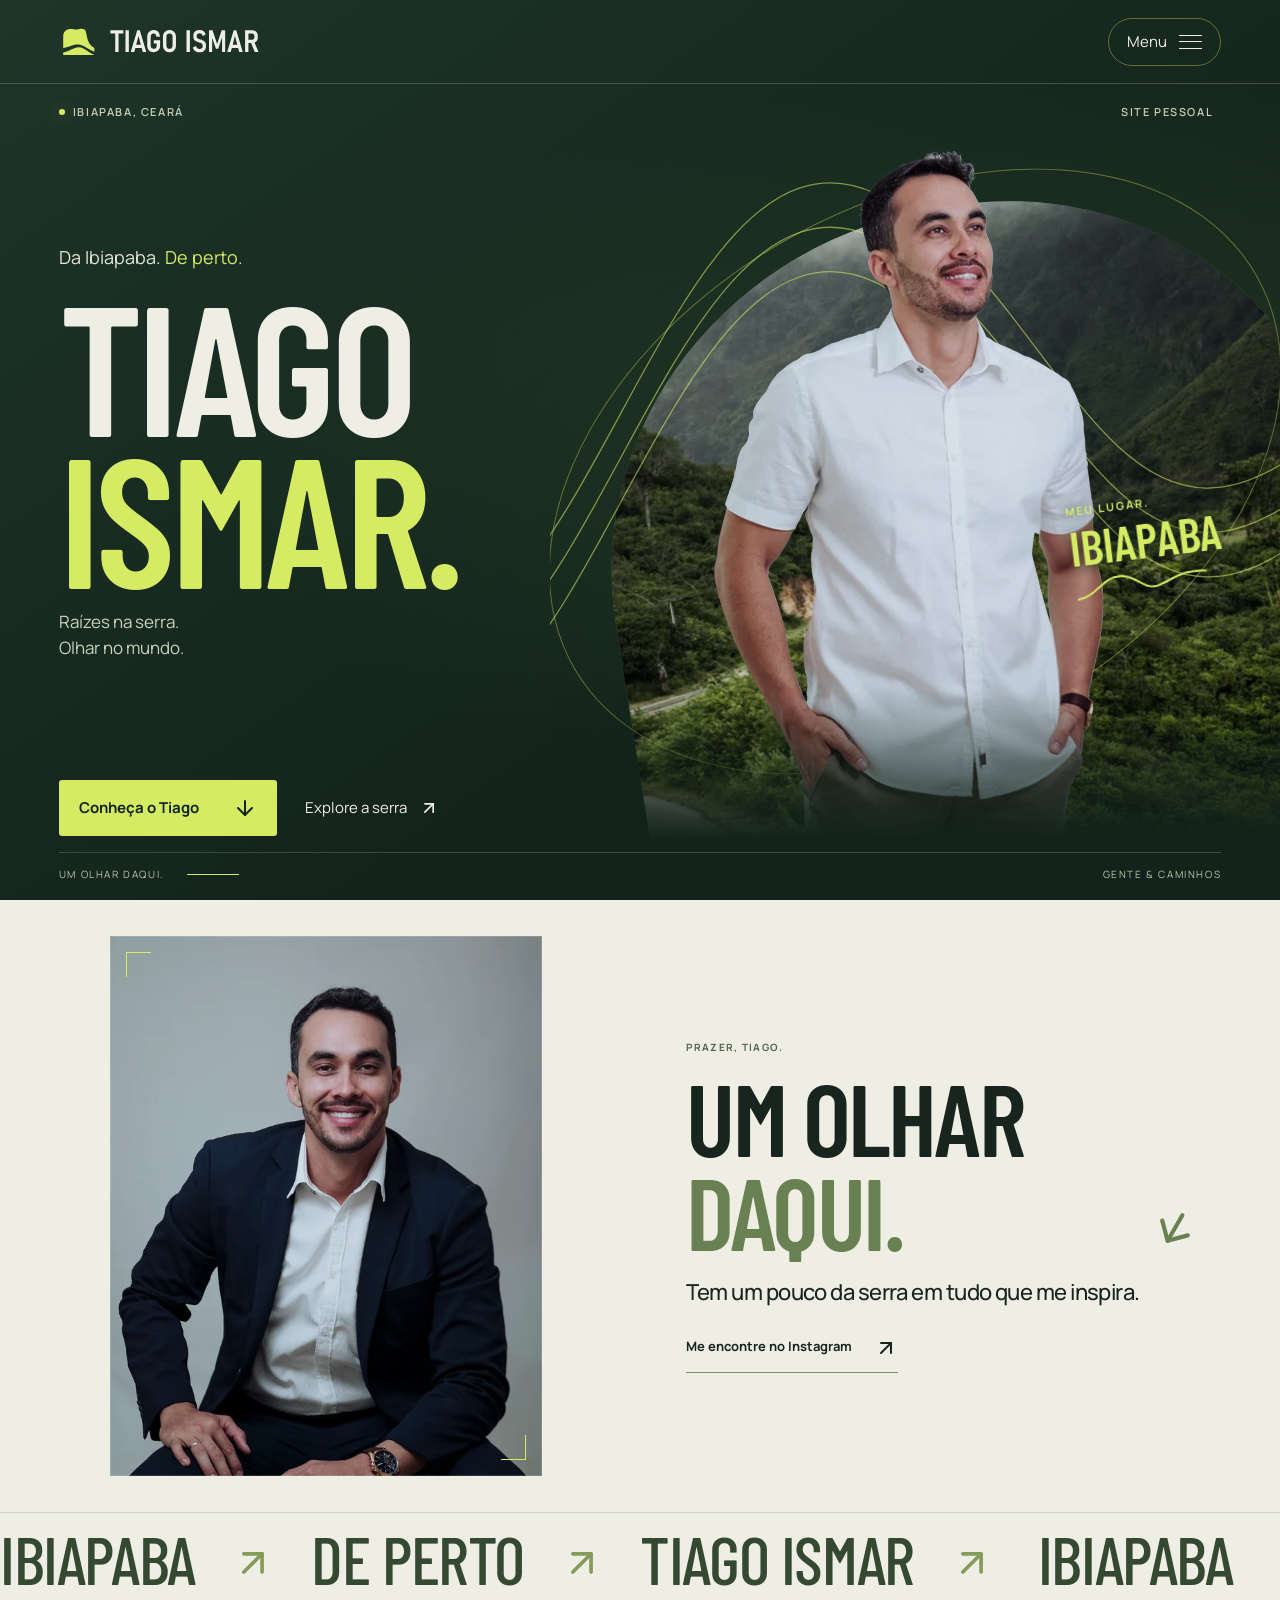
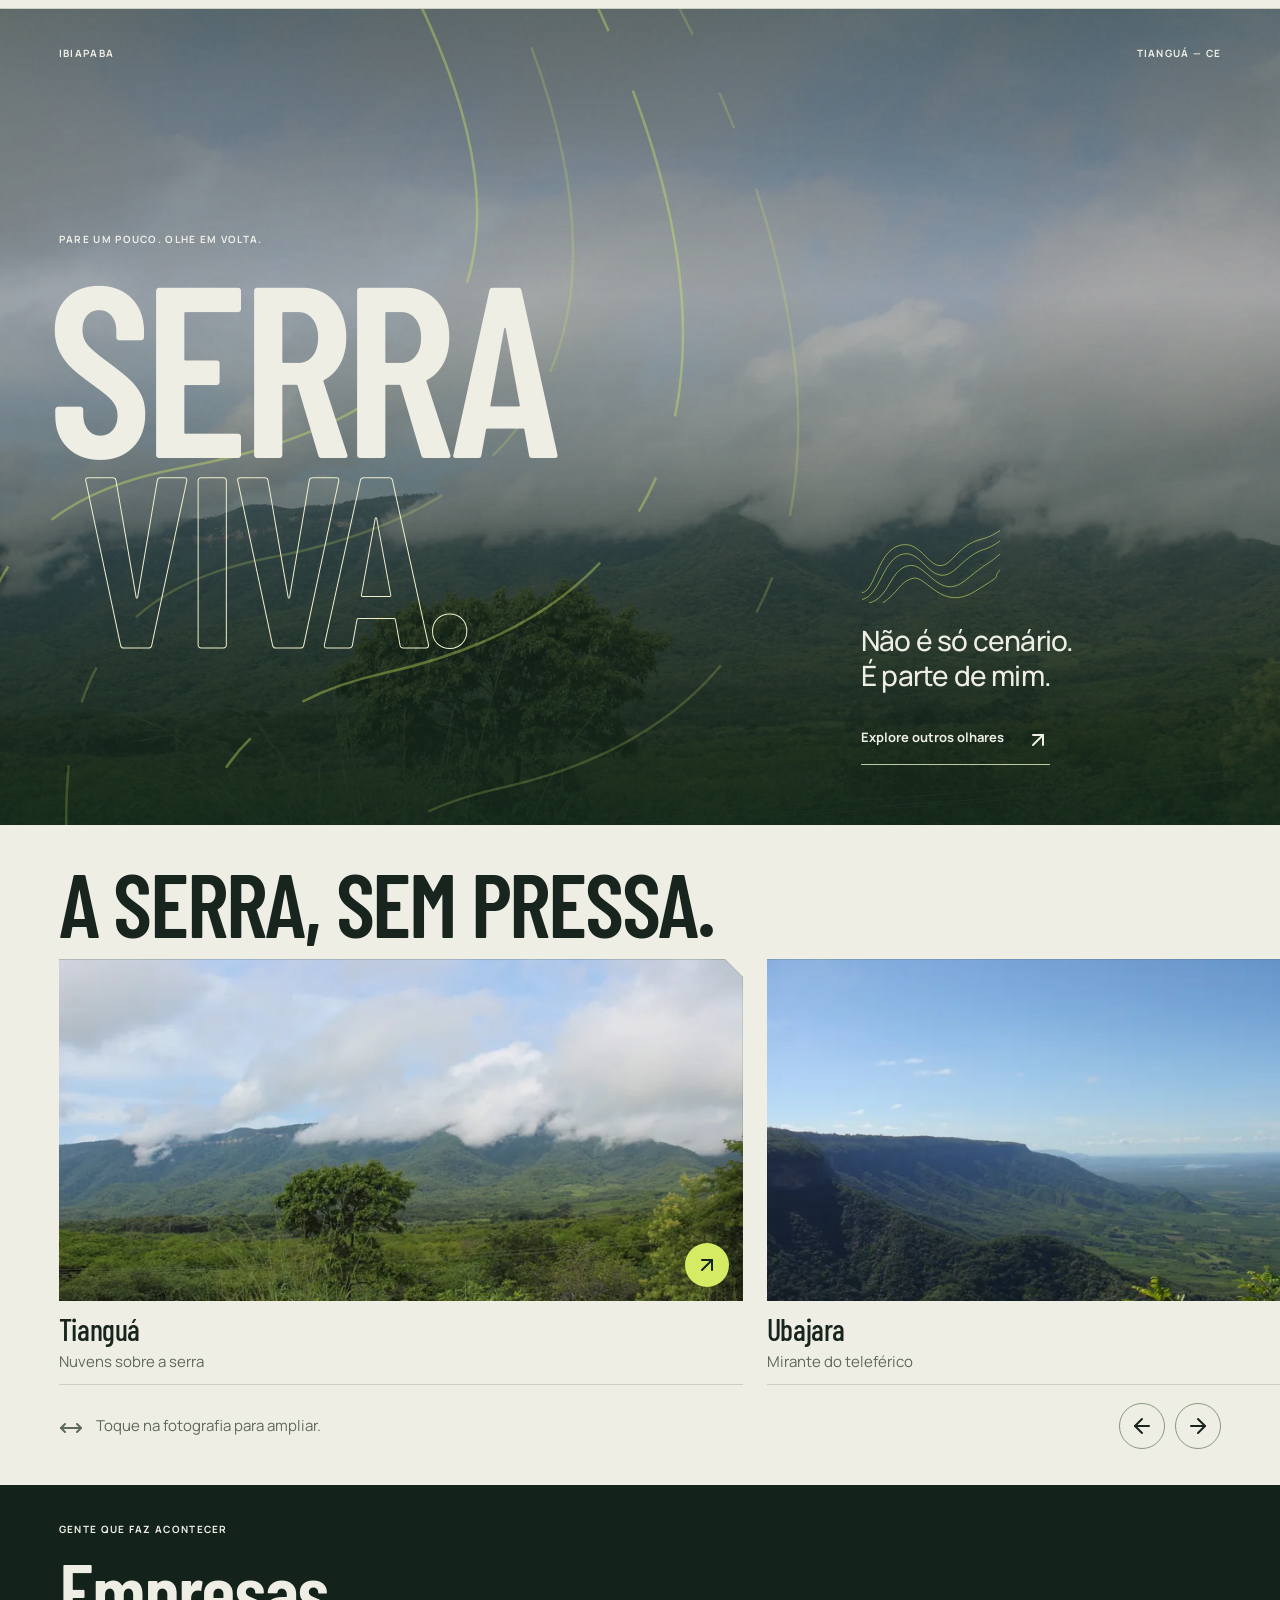
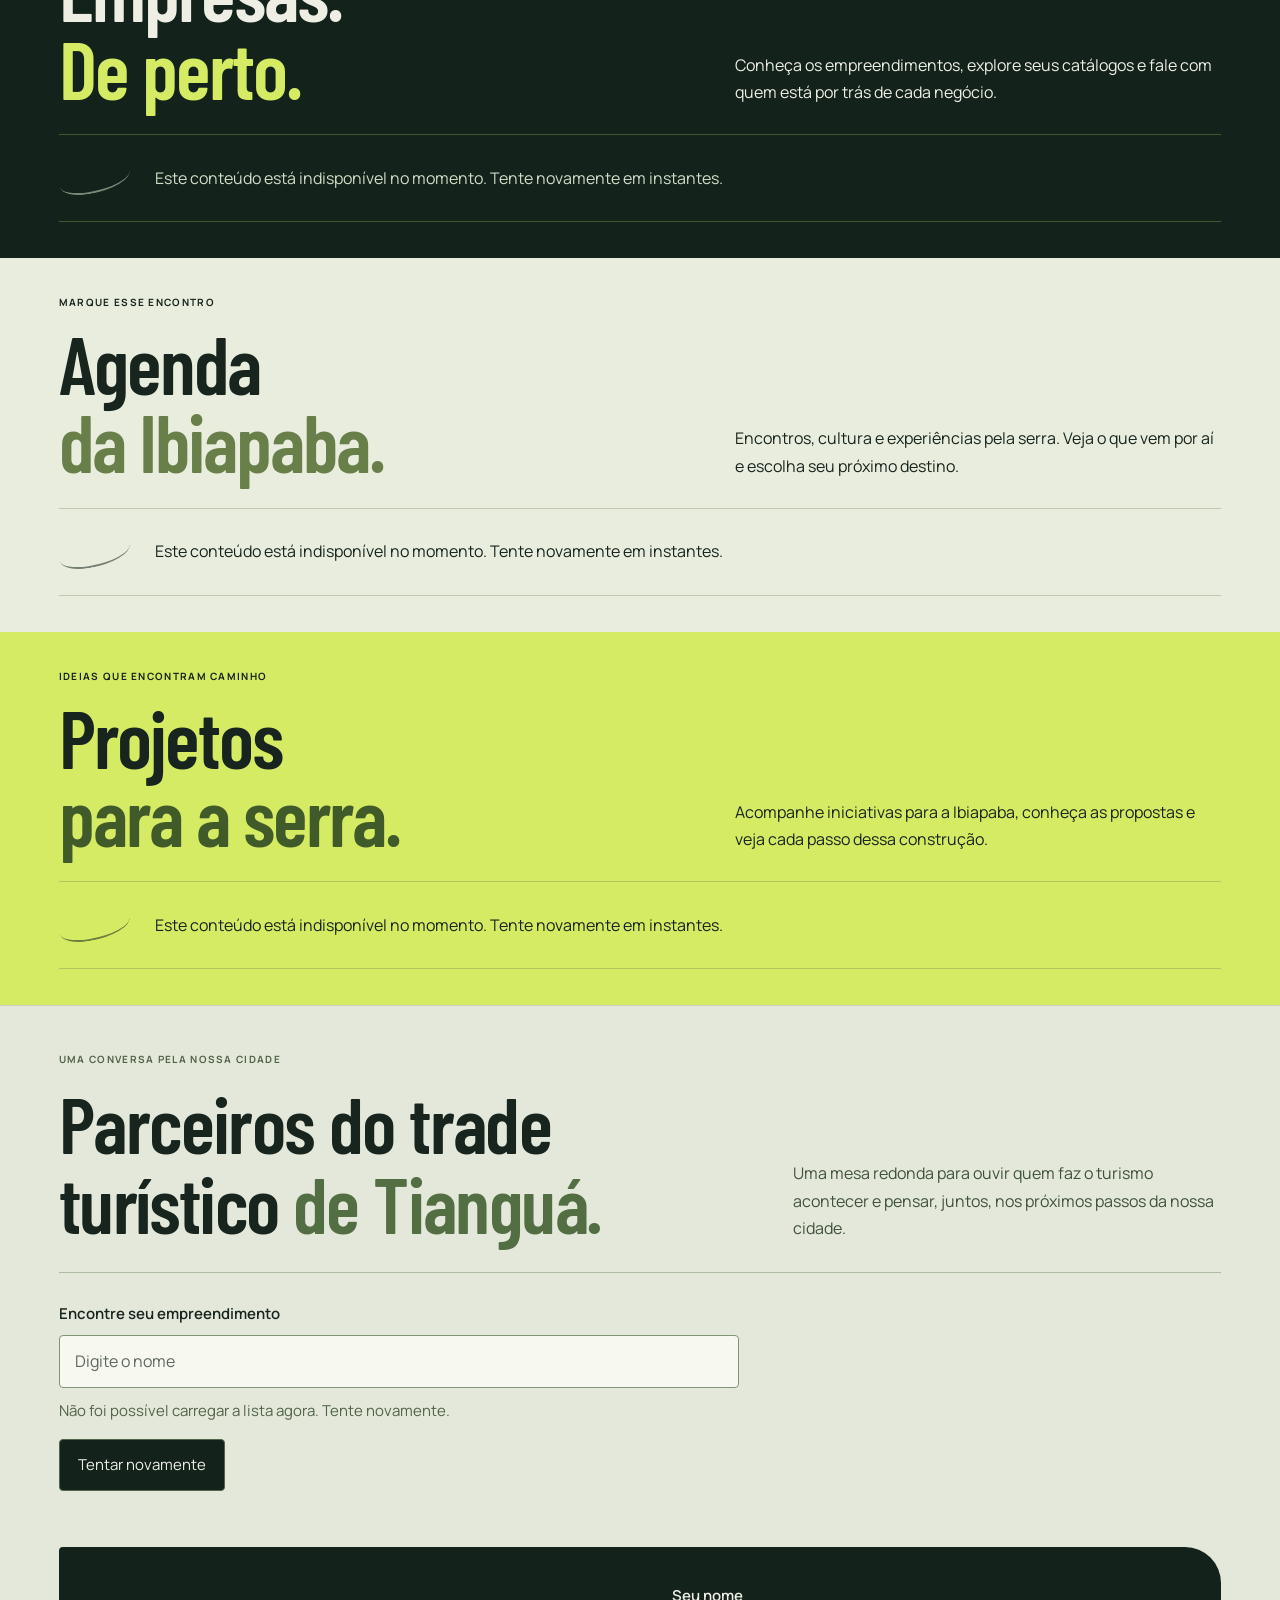
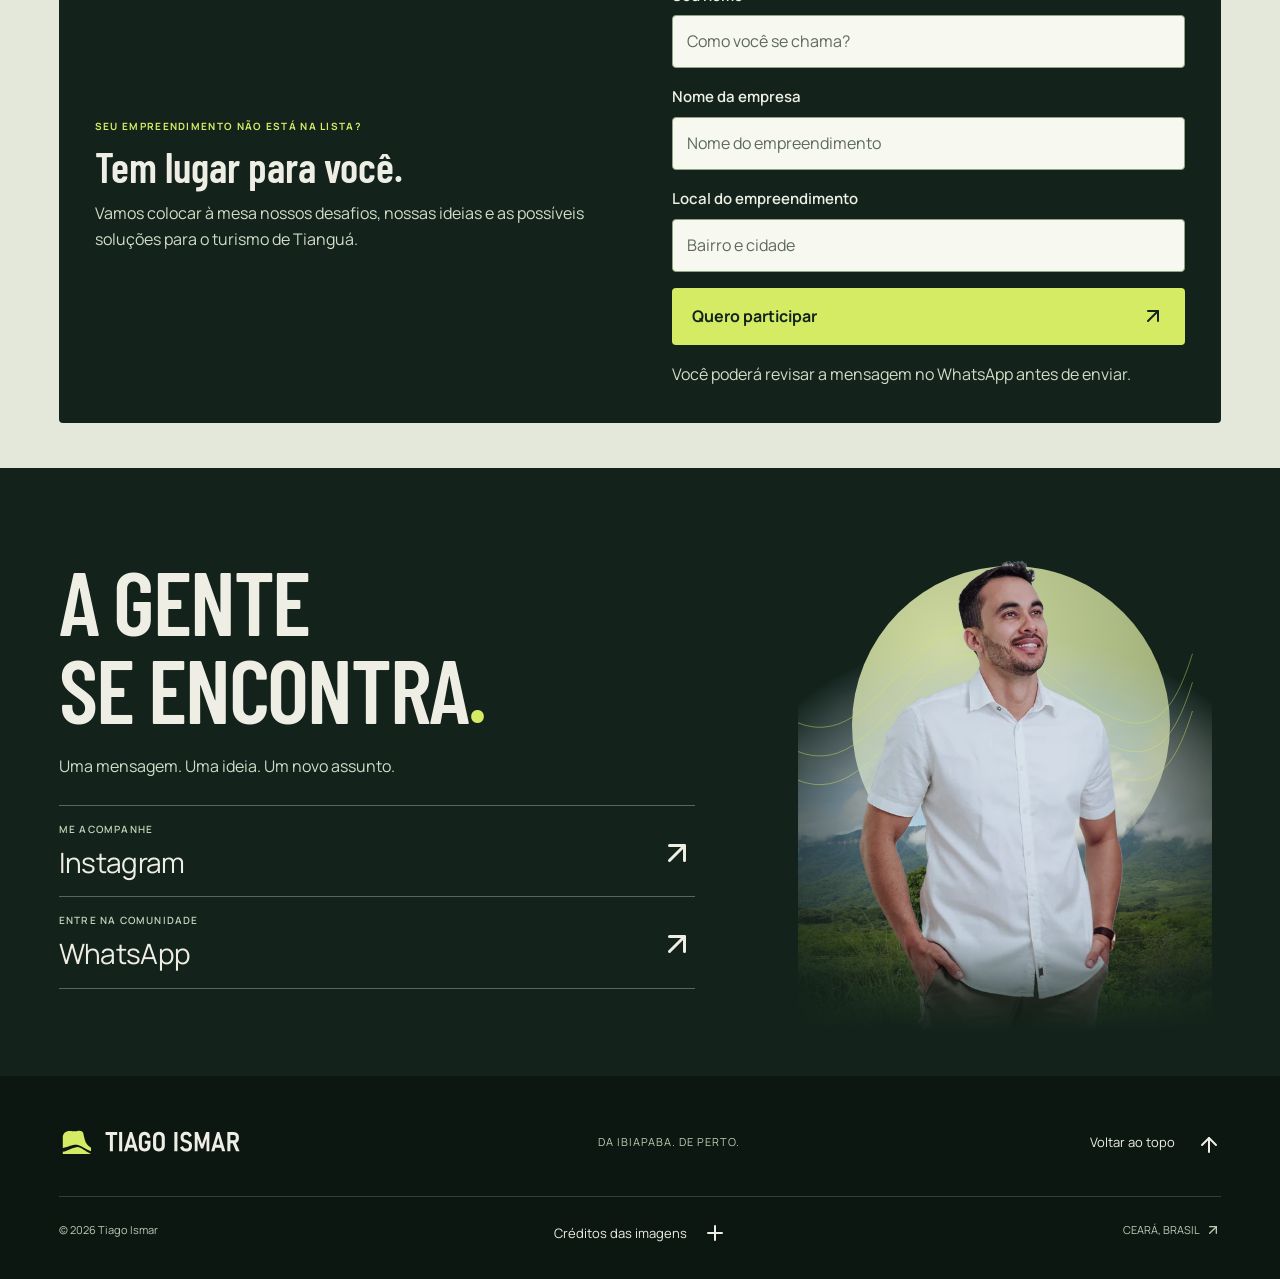
==== index.html @ 84caadba "Add authenticated content administration and Ibiapaba directories" ====
<!DOCTYPE html>
<html lang="pt-BR">
<head>
  <meta charset="UTF-8">
  <meta name="viewport" content="width=device-width, initial-scale=1, viewport-fit=cover">
  <meta name="description" content="Tiago Ismar. Um olhar da Ibiapaba, histórias e conversas de perto. Explore a serra e acompanhe meus canais.">
  <meta name="author" content="Tiago Ismar">
  <meta name="theme-color" content="#13231b">
  <meta property="og:title" content="Tiago Ismar — Um olhar daqui">
  <meta property="og:description" content="Da Ibiapaba, de perto. Conheça meu espaço, explore a serra e vamos conversar.">
  <meta property="og:type" content="website">
  <meta property="og:url" content="https://tiagoismar.com/">
  <meta property="og:image" content="https://tiagoismar.com/assets/serra-panorama.jpg">
  <meta property="og:image:alt" content="Panorama real do Parque Nacional de Ubajara, na Ibiapaba">
  <meta property="og:locale" content="pt_BR">
  <meta name="twitter:card" content="summary_large_image">
  <meta name="twitter:title" content="Tiago Ismar — Um olhar daqui">
  <meta name="twitter:description" content="Da Ibiapaba, de perto. Meu espaço pessoal.">
  <meta name="twitter:image" content="https://tiagoismar.com/assets/serra-panorama.jpg">
  <meta name="facebook-domain-verification" content="2413dy9ftg2jfdvk3f0parwtnumem7">
  <link rel="canonical" href="https://tiagoismar.com/">
  <link rel="icon" type="image/svg+xml" href="./assets/personal-favicon.svg?v=7">
  <link rel="preload" href="./assets/fonts/barlow-condensed-600-latin.woff2" as="font" type="font/woff2" crossorigin>
  <link rel="preload" href="./assets/fonts/manrope-latin-variable.woff2" as="font" type="font/woff2" crossorigin>
  <link rel="stylesheet" href="./css/fonts.css?v=4">
  <link rel="preload" href="./assets/tiago-cutout-alpha.png" as="image" type="image/png">
  <link rel="stylesheet" href="./css/styles.css?v=9">
  <link rel="stylesheet" href="./css/motion.css?v=6">
  <link rel="stylesheet" href="./css/hero.css?v=8">
  <link rel="stylesheet" href="./css/content.css?v=1">
  <link rel="stylesheet" href="./css/mobile.css?v=5" media="(max-width: 1023px)">
  <script src="./js/main.js?v=9" defer></script>
  <script src="./js/content.js?v=1" defer></script>
  <title>Tiago Ismar — Um olhar daqui</title>
</head>
<body>
  <a class="skip-link" href="#conteudo">Pular para o conteúdo</a>
  <header class="site-header">
    <a class="brand" href="#inicio" aria-label="Tiago Ismar, início"><img class="brand-logo" src="./assets/brand/tiago-ismar-logo-light.svg?v=7" alt="" width="588" height="124"></a>
    <button class="menu-toggle" aria-controls="main-nav" aria-expanded="false" type="button"><span>Menu</span><span class="menu-bars" aria-hidden="true"></span></button>
    <nav id="main-nav" class="main-nav" aria-label="Navegação principal"><a href="#tiago">O Tiago</a><a href="#serra">A serra</a><a href="#olhares">Outros olhares</a><a href="#empresas">Empresas</a><a href="#eventos">Agenda da Ibiapaba</a><a href="#projetos">Projetos</a><a href="#parceiros">Parceiros</a><a class="nav-contact" href="#contato">Vamos conversar <span aria-hidden="true"><svg class="icon lucide lucide-arrow-up-right" width="24" height="24" viewBox="0 0 24 24" fill="none" stroke="currentColor" stroke-width="2" stroke-linecap="round" stroke-linejoin="round" aria-hidden="true" focusable="false"><use href="./assets/icons/lucide.svg?v=1#arrow-up-right"></use></svg></span></a></nav>
    <div class="reading-progress" aria-hidden="true"></div>
  </header>
  <main id="conteudo">
    <section class="hero" data-scroll-scene id="inicio" aria-labelledby="hero-title">
      <div class="hero-atmosphere" aria-hidden="true"></div>
      <div class="hero-overline"><span><i class="live-dot" aria-hidden="true"></i> IBIAPABA, CEARÁ</span><span>SITE PESSOAL</span></div>
      <div class="hero-intro">
        <p class="hero-pretitle">Da Ibiapaba. <em>De perto.</em></p>
        <h1 class="hero-title" id="hero-title"><span>TIAGO</span> <span>ISMAR<span class="title-period">.</span></span></h1>
        <p class="hero-description">Raízes na serra.<br>Olhar no mundo.</p>
      </div>
      <div class="hero-art">
        <div class="hero-arc" aria-hidden="true"></div>
        <div class="hero-landscape"><img src="./assets/serra-estrada.webp" srcset="./assets/serra-estrada-mobile.webp 960w, ./assets/serra-estrada.webp 1920w" sizes="(max-width: 767px) 100vw, 58vw" alt="" width="1920" height="1280" decoding="async"></div>
        <svg class="hero-contours" viewBox="0 0 700 650" fill="none" aria-hidden="true"><path pathLength="1" d="M-70 440C90 570 150 50 320 130S510 570 780 170"/><path pathLength="1" d="M-70 474C90 604 150 84 320 164S510 604 780 204"/><path pathLength="1" d="M-70 508C90 638 150 118 320 198S510 638 780 238"/></svg>
        <div class="hero-person"><img src="./assets/tiago-real-contato.webp" srcset="./assets/tiago-real-contato-mobile.webp 640w, ./assets/tiago-real-contato.webp 1200w" sizes="(max-width: 767px) 88vw, 48vw" width="1200" height="1800" alt="Retrato real de Tiago Ismar, sorrindo, em uma composição com a paisagem da Ibiapaba" fetchpriority="high" decoding="async"></div>
        <div class="hero-place" aria-hidden="true"><span>MEU LUGAR.</span><strong>IBIAPABA</strong><svg viewBox="0 0 140 30" fill="none"><path d="M2 24C22 23 31 3 49 5S71 23 87 19 111 6 138 10"/></svg></div>
        <div class="hero-art-fade" aria-hidden="true"></div>
      </div>
      <div class="hero-actions">
        <a class="hero-cta" href="#tiago"><span>Conheça o Tiago</span><svg class="icon lucide lucide-arrow-down" width="24" height="24" viewBox="0 0 24 24" fill="none" stroke="currentColor" stroke-width="2" stroke-linecap="round" stroke-linejoin="round" aria-hidden="true" focusable="false"><use href="./assets/icons/lucide.svg?v=1#arrow-down"></use></svg></a>
        <a class="hero-secondary" href="#olhares">Explore a serra <svg class="icon lucide lucide-arrow-up-right" width="24" height="24" viewBox="0 0 24 24" fill="none" stroke="currentColor" stroke-width="2" stroke-linecap="round" stroke-linejoin="round" aria-hidden="true" focusable="false"><use href="./assets/icons/lucide.svg?v=1#arrow-up-right"></use></svg></a>
      </div>
      <div class="hero-baseline" aria-hidden="true"><span>UM OLHAR DAQUI.</span><span class="hero-baseline-line"></span><span>GENTE &amp; CAMINHOS</span></div>
    </section>
    <section class="intro" data-scroll-scene id="tiago" aria-labelledby="intro-title">
      <div class="intro-grid shell">
        <figure class="portrait-figure" data-reveal><div class="portrait-window"><img src="./assets/tiago-real-intro.webp" srcset="./assets/tiago-real-intro-mobile.webp 640w, ./assets/tiago-real-intro.webp 1200w" sizes="(max-width: 767px) 92vw, 43vw" alt="Tiago Ismar sorrindo, sentado de terno azul e camisa branca" width="1200" height="1800" loading="lazy"><span class="photo-corner corner-one" aria-hidden="true"></span><span class="photo-corner corner-two" aria-hidden="true"></span></div></figure>
        <div class="intro-copy"><span class="eyebrow" data-reveal>PRAZER, TIAGO.</span><h2 class="display" id="intro-title" data-reveal>UM OLHAR<br><span class="serif-free">DAQUI.</span><svg class="icon lucide lucide-arrow-down-left hand-arrow" width="24" height="24" viewBox="0 0 24 24" fill="none" stroke="currentColor" stroke-width="2" stroke-linecap="round" stroke-linejoin="round" aria-hidden="true" focusable="false"><use href="./assets/icons/lucide.svg?v=1#arrow-down-left"></use></svg></h2><div class="intro-body" data-reveal><p class="intro-lead">Tem um pouco da serra em tudo que me inspira.</p><a class="underlined-link" href="https://instagram.com/tiagoismar" target="_blank" rel="noopener noreferrer">Me encontre no Instagram <span aria-hidden="true"><svg class="icon lucide lucide-arrow-up-right" width="24" height="24" viewBox="0 0 24 24" fill="none" stroke="currentColor" stroke-width="2" stroke-linecap="round" stroke-linejoin="round" aria-hidden="true" focusable="false"><use href="./assets/icons/lucide.svg?v=1#arrow-up-right"></use></svg></span></a></div></div>
      </div>
      <div class="ticker" aria-hidden="true"><div class="ticker-track"><span>IBIAPABA <i><svg class="icon lucide lucide-arrow-up-right" width="24" height="24" viewBox="0 0 24 24" fill="none" stroke="currentColor" stroke-width="2" stroke-linecap="round" stroke-linejoin="round" aria-hidden="true" focusable="false"><use href="./assets/icons/lucide.svg?v=1#arrow-up-right"></use></svg></i> DE PERTO <i><svg class="icon lucide lucide-arrow-up-right" width="24" height="24" viewBox="0 0 24 24" fill="none" stroke="currentColor" stroke-width="2" stroke-linecap="round" stroke-linejoin="round" aria-hidden="true" focusable="false"><use href="./assets/icons/lucide.svg?v=1#arrow-up-right"></use></svg></i> TIAGO ISMAR <i><svg class="icon lucide lucide-arrow-up-right" width="24" height="24" viewBox="0 0 24 24" fill="none" stroke="currentColor" stroke-width="2" stroke-linecap="round" stroke-linejoin="round" aria-hidden="true" focusable="false"><use href="./assets/icons/lucide.svg?v=1#arrow-up-right"></use></svg></i> </span><span>IBIAPABA <i><svg class="icon lucide lucide-arrow-up-right" width="24" height="24" viewBox="0 0 24 24" fill="none" stroke="currentColor" stroke-width="2" stroke-linecap="round" stroke-linejoin="round" aria-hidden="true" focusable="false"><use href="./assets/icons/lucide.svg?v=1#arrow-up-right"></use></svg></i> DE PERTO <i><svg class="icon lucide lucide-arrow-up-right" width="24" height="24" viewBox="0 0 24 24" fill="none" stroke="currentColor" stroke-width="2" stroke-linecap="round" stroke-linejoin="round" aria-hidden="true" focusable="false"><use href="./assets/icons/lucide.svg?v=1#arrow-up-right"></use></svg></i> TIAGO ISMAR <i><svg class="icon lucide lucide-arrow-up-right" width="24" height="24" viewBox="0 0 24 24" fill="none" stroke="currentColor" stroke-width="2" stroke-linecap="round" stroke-linejoin="round" aria-hidden="true" focusable="false"><use href="./assets/icons/lucide.svg?v=1#arrow-up-right"></use></svg></i> </span></div></div>
    </section>
    <section class="serra-cinema" data-scroll-scene id="serra" aria-labelledby="serra-title">
      <div class="cinema-photo" data-parallax="0.16"><img src="./assets/serra-nuvens.webp" srcset="./assets/serra-nuvens-mobile.webp 960w, ./assets/serra-nuvens.webp 1920w" sizes="100vw" alt="Nuvens sobre a paisagem verde da Serra da Ibiapaba, em Tianguá" width="1920" height="1280" loading="lazy"></div><div class="cinema-shade" aria-hidden="true"></div><div class="mist cinema-mist" aria-hidden="true"></div>
      <svg class="topographic-lines" viewBox="0 0 500 800" preserveAspectRatio="xMidYMid slice" aria-hidden="true"><g fill="none"><path d="M-80 780C120 710-110 455 80 420S190 245 100 120 235-20 450-55"/><path d="M-45 820C155 750-70 490 115 455S235 250 145 125 265 10 485-25"/><path d="M0 840C200 780-20 540 160 500S280 275 190 150 310 45 520 10"/><path d="M45 880C245 820 25 585 205 545S325 300 235 175 355 80 560 45"/></g></svg>
      <div class="cinema-top shell"><span class="eyebrow">IBIAPABA</span><span class="eyebrow">TIANGUÁ — CE</span></div>
      <div class="cinema-content shell"><div data-reveal><p class="eyebrow">PARE UM POUCO. OLHE EM VOLTA.</p><h2 id="serra-title" class="cinema-title"><span class="serra-word">SERRA</span> <span class="viva-word">VIVA.</span></h2></div><div class="cinema-aside" data-reveal><svg class="contour" viewBox="0 0 200 110" aria-hidden="true"><path d="M0 95C20 93 22 33 57 26S100 80 132 45 172 25 200 5M0 105C27 99 30 45 60 39S101 94 138 59 173 40 200 20M10 110C40 103 40 62 67 56S111 109 150 77 177 59 200 39M30 110C51 97 56 77 75 74S116 123 164 93 185 79 200 62"/></svg><h3>Não é só cenário.<br>É parte de mim.</h3><a class="underlined-link light-link" href="#olhares">Explore outros olhares <span aria-hidden="true"><svg class="icon lucide lucide-arrow-up-right" width="24" height="24" viewBox="0 0 24 24" fill="none" stroke="currentColor" stroke-width="2" stroke-linecap="round" stroke-linejoin="round" aria-hidden="true" focusable="false"><use href="./assets/icons/lucide.svg?v=1#arrow-up-right"></use></svg></span></a></div></div>
    </section>
    <section class="gallery-section" id="olhares" aria-labelledby="gallery-title">
      <div class="gallery-heading shell"><div><h2 class="display" id="gallery-title" data-reveal>A SERRA,<br> SEM PRESSA.</h2></div></div>
      <div class="landscape-track" role="region" aria-roledescription="carrossel" aria-label="Fotografias das cidades da Ibiapaba e seu entorno" tabindex="0">
        <figure class="landscape-card" data-city="tiangua">
          <button type="button" data-photo="./assets/cidades/tiangua.webp?v=2" data-caption="Tianguá · Nuvens sobre a serra · Fotografia: Moacir Ximenes · CC BY-SA 4.0" aria-label="Ampliar fotografia de Tianguá">
            <img src="./assets/cidades/tiangua.webp?v=2" srcset="./assets/cidades/tiangua-mobile.webp?v=2 800w, ./assets/cidades/tiangua.webp?v=2 1600w" sizes="(max-width: 599px) 90vw, (max-width: 1023px) 72vw, 60vw" alt="Nuvens sobre a Serra da Ibiapaba em Tianguá" width="1600" height="1067" style="object-position:50% 55%" loading="lazy" decoding="async">
            <span class="photo-open" aria-hidden="true"><svg class="icon lucide lucide-arrow-up-right" width="24" height="24" viewBox="0 0 24 24" fill="none" stroke="currentColor" stroke-width="2" stroke-linecap="round" stroke-linejoin="round" aria-hidden="true" focusable="false"><use href="./assets/icons/lucide.svg?v=1#arrow-up-right"></use></svg></span>
          </button>
          <figcaption><h3>Tianguá</h3><span>Nuvens sobre a serra</span></figcaption>
        </figure>
        <figure class="landscape-card" data-city="ubajara">
          <button type="button" data-photo="./assets/cidades/ubajara.webp?v=2" data-caption="Ubajara · Mirante do teleférico · Fotografia: AlexCarvalho82 · CC BY-SA 3.0" aria-label="Ampliar fotografia de Ubajara">
            <img src="./assets/cidades/ubajara.webp?v=2" srcset="./assets/cidades/ubajara-mobile.webp?v=2 800w, ./assets/cidades/ubajara.webp?v=2 1600w" sizes="(max-width: 599px) 90vw, (max-width: 1023px) 72vw, 60vw" alt="Vista do mirante do teleférico no Parque Nacional de Ubajara, com escarpas verdes e o vale ao fundo." width="1600" height="902" style="object-position:50% 58%" loading="lazy" decoding="async">
            <span class="photo-open" aria-hidden="true"><svg class="icon lucide lucide-arrow-up-right" width="24" height="24" viewBox="0 0 24 24" fill="none" stroke="currentColor" stroke-width="2" stroke-linecap="round" stroke-linejoin="round" aria-hidden="true" focusable="false"><use href="./assets/icons/lucide.svg?v=1#arrow-up-right"></use></svg></span>
          </button>
          <figcaption><h3>Ubajara</h3><span>Mirante do teleférico</span></figcaption>
        </figure>
        <figure class="landscape-card" data-city="vicosa-do-ceara">
          <button type="button" data-photo="./assets/cidades/vicosa-do-ceara.webp?v=2" data-caption="Viçosa do Ceará · Igreja do Céu · Fotografia: Adrian Michael · CC BY 4.0" aria-label="Ampliar fotografia de Viçosa do Ceará">
            <img src="./assets/cidades/vicosa-do-ceara.webp?v=2" srcset="./assets/cidades/vicosa-do-ceara-mobile.webp?v=2 800w, ./assets/cidades/vicosa-do-ceara.webp?v=2 1600w" sizes="(max-width: 599px) 90vw, (max-width: 1023px) 72vw, 60vw" alt="Igreja do Céu e monumento do Cristo sobre a torre, na praça do mirante em Viçosa do Ceará." width="1600" height="1089" style="object-position:52% 18%" loading="lazy" decoding="async">
            <span class="photo-open" aria-hidden="true"><svg class="icon lucide lucide-arrow-up-right" width="24" height="24" viewBox="0 0 24 24" fill="none" stroke="currentColor" stroke-width="2" stroke-linecap="round" stroke-linejoin="round" aria-hidden="true" focusable="false"><use href="./assets/icons/lucide.svg?v=1#arrow-up-right"></use></svg></span>
          </button>
          <figcaption><h3>Viçosa do Ceará</h3><span>Igreja do Céu</span></figcaption>
        </figure>
        <figure class="landscape-card" data-city="guaraciaba-do-norte">
          <button type="button" data-photo="./assets/cidades/guaraciaba-do-norte.webp?v=2" data-caption="Guaraciaba do Norte · Formações rochosas · Fotografia: Descobertaceara · CC BY-SA 4.0" aria-label="Ampliar fotografia de Guaraciaba do Norte">
            <img src="./assets/cidades/guaraciaba-do-norte.webp?v=2" srcset="./assets/cidades/guaraciaba-do-norte.webp?v=2" sizes="(max-width: 599px) 90vw, (max-width: 1023px) 72vw, 60vw" alt="Formação rochosa entre arbustos sob o céu azul em Guaraciaba do Norte, Ceará." width="736" height="552" style="object-position:50% 50%" loading="lazy" decoding="async">
            <span class="photo-open" aria-hidden="true"><svg class="icon lucide lucide-arrow-up-right" width="24" height="24" viewBox="0 0 24 24" fill="none" stroke="currentColor" stroke-width="2" stroke-linecap="round" stroke-linejoin="round" aria-hidden="true" focusable="false"><use href="./assets/icons/lucide.svg?v=1#arrow-up-right"></use></svg></span>
          </button>
          <figcaption><h3>Guaraciaba do Norte</h3><span>Formações rochosas</span></figcaption>
        </figure>
        <figure class="landscape-card" data-city="sao-benedito">
          <button type="button" data-photo="./assets/cidades/sao-benedito.webp?v=2" data-caption="São Benedito · Santuário de Fátima · Fotografia: Brenno 019 · CC BY-SA 4.0" aria-label="Ampliar fotografia de São Benedito">
            <img src="./assets/cidades/sao-benedito.webp?v=2" srcset="./assets/cidades/sao-benedito.webp?v=2" sizes="(max-width: 599px) 90vw, (max-width: 1023px) 72vw, 60vw" alt="Vista aérea do Santuário de Nossa Senhora de Fátima da Serra Grande, em São Benedito, com os jardins e a mata ao redor." width="750" height="444" style="object-position:50% 58%" loading="lazy" decoding="async">
            <span class="photo-open" aria-hidden="true"><svg class="icon lucide lucide-arrow-up-right" width="24" height="24" viewBox="0 0 24 24" fill="none" stroke="currentColor" stroke-width="2" stroke-linecap="round" stroke-linejoin="round" aria-hidden="true" focusable="false"><use href="./assets/icons/lucide.svg?v=1#arrow-up-right"></use></svg></span>
          </button>
          <figcaption><h3>São Benedito</h3><span>Santuário de Fátima</span></figcaption>
        </figure>
        <figure class="landscape-card" data-city="ibiapina">
          <button type="button" data-photo="./assets/cidades/ibiapina.webp?v=2" data-caption="Ibiapina · A serra entre nuvens · Fotografia: Roney Souza · CC BY-SA 4.0" aria-label="Ampliar fotografia de Ibiapina">
            <img src="./assets/cidades/ibiapina.webp?v=2" srcset="./assets/cidades/ibiapina-mobile.webp?v=2 800w, ./assets/cidades/ibiapina.webp?v=2 1600w" sizes="(max-width: 599px) 90vw, (max-width: 1023px) 72vw, 60vw" alt="Encostas verdes da Chapada da Ibiapaba cobertas de neblina na região de Ibiapina, Ceará." width="1600" height="1066" style="object-position:50% 50%" loading="lazy" decoding="async">
            <span class="photo-open" aria-hidden="true"><svg class="icon lucide lucide-arrow-up-right" width="24" height="24" viewBox="0 0 24 24" fill="none" stroke="currentColor" stroke-width="2" stroke-linecap="round" stroke-linejoin="round" aria-hidden="true" focusable="false"><use href="./assets/icons/lucide.svg?v=1#arrow-up-right"></use></svg></span>
          </button>
          <figcaption><h3>Ibiapina</h3><span>A serra entre nuvens</span></figcaption>
        </figure>
        <figure class="landscape-card" data-city="croata">
          <button type="button" data-photo="./assets/cidades/croata.webp?v=2" data-caption="Croatá · O relevo de Croatá · Fotografia: Bruna Lima Carvalho · CC BY 4.0" aria-label="Ampliar fotografia de Croatá">
            <img src="./assets/cidades/croata.webp?v=2" srcset="./assets/cidades/croata.webp?v=2" sizes="(max-width: 599px) 90vw, (max-width: 1023px) 72vw, 60vw" alt="Morro de topo arredondado, palmeiras e vegetação de caatinga no reverso seco da Ibiapaba, em Croatá." width="638" height="403" style="object-position:50% 45%" loading="lazy" decoding="async">
            <span class="photo-open" aria-hidden="true"><svg class="icon lucide lucide-arrow-up-right" width="24" height="24" viewBox="0 0 24 24" fill="none" stroke="currentColor" stroke-width="2" stroke-linecap="round" stroke-linejoin="round" aria-hidden="true" focusable="false"><use href="./assets/icons/lucide.svg?v=1#arrow-up-right"></use></svg></span>
          </button>
          <figcaption><h3>Croatá</h3><span>O relevo de Croatá</span></figcaption>
        </figure>
        <figure class="landscape-card" data-city="carnaubal">
          <button type="button" data-photo="./assets/cidades/carnaubal.webp?v=2" data-caption="Carnaubal · Cachoeira Park: marcas do tempo · Fotografia: Maria Somália Sales Viana · CC BY-NC-SA 4.0" aria-label="Ampliar fotografia de Carnaubal">
            <img src="./assets/cidades/carnaubal.webp?v=2" srcset="./assets/cidades/carnaubal-mobile.webp?v=2 800w, ./assets/cidades/carnaubal.webp?v=2 911w" sizes="(max-width: 599px) 90vw, (max-width: 1023px) 72vw, 60vw" alt="Rocha com marcas fósseis junto ao rio e à vegetação no sítio Cachoeira Park, em Carnaubal; um martelo geológico indica a escala." width="911" height="684" style="object-position:50% 50%" loading="lazy" decoding="async">
            <span class="photo-open" aria-hidden="true"><svg class="icon lucide lucide-arrow-up-right" width="24" height="24" viewBox="0 0 24 24" fill="none" stroke="currentColor" stroke-width="2" stroke-linecap="round" stroke-linejoin="round" aria-hidden="true" focusable="false"><use href="./assets/icons/lucide.svg?v=1#arrow-up-right"></use></svg></span>
          </button>
          <figcaption><h3>Carnaubal</h3><span>Cachoeira Park: marcas do tempo</span></figcaption>
        </figure>
        <figure class="landscape-card" data-city="ipu">
          <button type="button" data-photo="./assets/cidades/ipu.webp?v=2" data-caption="Ipu · Bica do Ipu · Fotografia: MACÍLIO GOMES · CC BY 3.0" aria-label="Ampliar fotografia de Ipu">
            <img src="./assets/cidades/ipu.webp?v=2" srcset="./assets/cidades/ipu-mobile.webp?v=2 800w, ./assets/cidades/ipu.webp?v=2 1600w" sizes="(max-width: 599px) 90vw, (max-width: 1023px) 72vw, 60vw" alt="Queda d’água da Bica do Ipu entre o paredão rochoso, vegetação verde e céu azul." width="1600" height="1200" style="object-position:52% 50%" loading="lazy" decoding="async">
            <span class="photo-open" aria-hidden="true"><svg class="icon lucide lucide-arrow-up-right" width="24" height="24" viewBox="0 0 24 24" fill="none" stroke="currentColor" stroke-width="2" stroke-linecap="round" stroke-linejoin="round" aria-hidden="true" focusable="false"><use href="./assets/icons/lucide.svg?v=1#arrow-up-right"></use></svg></span>
          </button>
          <figcaption><h3>Ipu</h3><span>Bica do Ipu</span></figcaption>
        </figure>
        <figure class="landscape-card" data-city="ipueiras">
          <button type="button" data-photo="./assets/cidades/ipueiras.webp?v=2" data-caption="Ipueiras · Igreja Matriz · Fotografia: Renato · CC BY-SA 4.0" aria-label="Ampliar fotografia de Ipueiras">
            <img src="./assets/cidades/ipueiras.webp?v=2" srcset="./assets/cidades/ipueiras-mobile.webp?v=2 800w, ./assets/cidades/ipueiras.webp?v=2 1600w" sizes="(max-width: 599px) 90vw, (max-width: 1023px) 72vw, 60vw" alt="Fachada branca e azul da Igreja Matriz de Ipueiras diante da praça arborizada." width="1600" height="1193" style="object-position:45% 45%" loading="lazy" decoding="async">
            <span class="photo-open" aria-hidden="true"><svg class="icon lucide lucide-arrow-up-right" width="24" height="24" viewBox="0 0 24 24" fill="none" stroke="currentColor" stroke-width="2" stroke-linecap="round" stroke-linejoin="round" aria-hidden="true" focusable="false"><use href="./assets/icons/lucide.svg?v=1#arrow-up-right"></use></svg></span>
          </button>
          <figcaption><h3>Ipueiras</h3><span>Igreja Matriz</span></figcaption>
        </figure>
        <figure class="landscape-card" data-city="mucambo">
          <button type="button" data-photo="./assets/cidades/mucambo.webp?v=2" data-caption="Mucambo · Pôr do sol entre carnaúbas · Fotografia: Paulo Nogueira · CC BY 4.0" aria-label="Ampliar fotografia de Mucambo">
            <img src="./assets/cidades/mucambo.webp?v=2" srcset="./assets/cidades/mucambo-mobile.webp?v=2 800w, ./assets/cidades/mucambo.webp?v=2 1600w" sizes="(max-width: 599px) 90vw, (max-width: 1023px) 72vw, 60vw" alt="Carnaúbas em silhueta diante do pôr do sol em Mucambo, Ceará." width="1600" height="1200" style="object-position:50% 50%" loading="lazy" decoding="async">
            <span class="photo-open" aria-hidden="true"><svg class="icon lucide lucide-arrow-up-right" width="24" height="24" viewBox="0 0 24 24" fill="none" stroke="currentColor" stroke-width="2" stroke-linecap="round" stroke-linejoin="round" aria-hidden="true" focusable="false"><use href="./assets/icons/lucide.svg?v=1#arrow-up-right"></use></svg></span>
          </button>
          <figcaption><h3>Mucambo</h3><span>Pôr do sol entre carnaúbas</span></figcaption>
        </figure>
        <figure class="landscape-card" data-city="frecheirinha">
          <button type="button" data-photo="./assets/cidades/frecheirinha.webp?v=2" data-caption="Frecheirinha · Igreja Matriz · Fotografia: Derbsonfrota · CC BY-SA 3.0" aria-label="Ampliar fotografia de Frecheirinha">
            <img src="./assets/cidades/frecheirinha.webp?v=2" srcset="./assets/cidades/frecheirinha-mobile.webp?v=2 800w, ./assets/cidades/frecheirinha.webp?v=2 1280w" sizes="(max-width: 599px) 90vw, (max-width: 1023px) 72vw, 60vw" alt="Igreja Matriz de Frecheirinha e sua praça" width="1280" height="960" style="object-position:50% 50%" loading="lazy" decoding="async">
            <span class="photo-open" aria-hidden="true"><svg class="icon lucide lucide-arrow-up-right" width="24" height="24" viewBox="0 0 24 24" fill="none" stroke="currentColor" stroke-width="2" stroke-linecap="round" stroke-linejoin="round" aria-hidden="true" focusable="false"><use href="./assets/icons/lucide.svg?v=1#arrow-up-right"></use></svg></span>
          </button>
          <figcaption><h3>Frecheirinha</h3><span>Igreja Matriz</span></figcaption>
        </figure>
        <figure class="landscape-card" data-city="graca" data-full-image="true">
          <button type="button" data-photo="./assets/cidades/graca.webp?v=2" data-caption="Graça · Comunidade Rural de Corredor · Fotografia: Iago Barreto / Eco Nordeste · CC BY-NC-ND 4.0" aria-label="Ampliar fotografia de Graça">
            <img src="./assets/cidades/graca.webp?v=2" srcset="./assets/cidades/graca-mobile.webp?v=2 800w, ./assets/cidades/graca.webp?v=2 900w" sizes="(max-width: 599px) 90vw, (max-width: 1023px) 72vw, 60vw" alt="Árvore, casas e caminho na comunidade rural de Corredor, em Graça" width="900" height="600" style="object-position:50% 50%" loading="lazy" decoding="async">
            <span class="photo-open" aria-hidden="true"><svg class="icon lucide lucide-arrow-up-right" width="24" height="24" viewBox="0 0 24 24" fill="none" stroke="currentColor" stroke-width="2" stroke-linecap="round" stroke-linejoin="round" aria-hidden="true" focusable="false"><use href="./assets/icons/lucide.svg?v=1#arrow-up-right"></use></svg></span>
          </button>
          <figcaption><h3>Graça</h3><span>Comunidade Rural de Corredor</span></figcaption>
        </figure>
        <figure class="landscape-card" data-city="pacuja">
          <button type="button" data-photo="./assets/cidades/pacuja.webp?v=2" data-caption="Pacujá · Sítio Floresta · Fotografia: Maria Somália Sales Viana · CC BY-NC-SA 4.0" aria-label="Ampliar fotografia de Pacujá">
            <img src="./assets/cidades/pacuja.webp?v=2" srcset="./assets/cidades/pacuja-mobile.webp?v=2 800w, ./assets/cidades/pacuja.webp?v=2 949w" sizes="(max-width: 599px) 90vw, (max-width: 1023px) 72vw, 60vw" alt="Rochas e vegetação da caatinga no Sítio Floresta, em Pacujá" width="949" height="693" style="object-position:50% 50%" loading="lazy" decoding="async">
            <span class="photo-open" aria-hidden="true"><svg class="icon lucide lucide-arrow-up-right" width="24" height="24" viewBox="0 0 24 24" fill="none" stroke="currentColor" stroke-width="2" stroke-linecap="round" stroke-linejoin="round" aria-hidden="true" focusable="false"><use href="./assets/icons/lucide.svg?v=1#arrow-up-right"></use></svg></span>
          </button>
          <figcaption><h3>Pacujá</h3><span>Sítio Floresta</span></figcaption>
        </figure>
        <figure class="landscape-card" data-city="reriutaba">
          <button type="button" data-photo="./assets/cidades/reriutaba.webp?v=2" data-caption="Reriutaba · Entre caminhos e serra · Fotografia: cicerobrunob@gmail.c… · CC BY-SA 3.0" aria-label="Ampliar fotografia de Reriutaba">
            <img src="./assets/cidades/reriutaba.webp?v=2" srcset="./assets/cidades/reriutaba-mobile.webp?v=2 800w, ./assets/cidades/reriutaba.webp?v=2 1280w" sizes="(max-width: 599px) 90vw, (max-width: 1023px) 72vw, 60vw" alt="Caminho rural e serra coberta de vegetação em Reriutaba" width="1280" height="960" style="object-position:50% 50%" loading="lazy" decoding="async">
            <span class="photo-open" aria-hidden="true"><svg class="icon lucide lucide-arrow-up-right" width="24" height="24" viewBox="0 0 24 24" fill="none" stroke="currentColor" stroke-width="2" stroke-linecap="round" stroke-linejoin="round" aria-hidden="true" focusable="false"><use href="./assets/icons/lucide.svg?v=1#arrow-up-right"></use></svg></span>
          </button>
          <figcaption><h3>Reriutaba</h3><span>Entre caminhos e serra</span></figcaption>
        </figure>
        <figure class="landscape-card" data-city="pires-ferreira">
          <button type="button" data-photo="./assets/cidades/pires-ferreira.webp?v=2" data-caption="Pires Ferreira · Cachoeira Encantada · Fotografia: FRANCISCO FELIPE FARIAS DA SILVA · CC BY-SA 4.0" aria-label="Ampliar fotografia de Pires Ferreira">
            <img src="./assets/cidades/pires-ferreira.webp?v=2" srcset="./assets/cidades/pires-ferreira-mobile.webp?v=2 800w, ./assets/cidades/pires-ferreira.webp?v=2 1600w" sizes="(max-width: 599px) 90vw, (max-width: 1023px) 72vw, 60vw" alt="Cachoeira Encantada entre paredões e vegetação verde em Pires Ferreira, Ceará." width="1600" height="1200" style="object-position:48% 45%" loading="lazy" decoding="async">
            <span class="photo-open" aria-hidden="true"><svg class="icon lucide lucide-arrow-up-right" width="24" height="24" viewBox="0 0 24 24" fill="none" stroke="currentColor" stroke-width="2" stroke-linecap="round" stroke-linejoin="round" aria-hidden="true" focusable="false"><use href="./assets/icons/lucide.svg?v=1#arrow-up-right"></use></svg></span>
          </button>
          <figcaption><h3>Pires Ferreira</h3><span>Cachoeira Encantada</span></figcaption>
        </figure>
      </div>
      <div class="gallery-footer shell"><p class="gallery-hint"><span aria-hidden="true"><svg class="icon lucide lucide-move-horizontal" width="24" height="24" viewBox="0 0 24 24" fill="none" stroke="currentColor" stroke-width="2" stroke-linecap="round" stroke-linejoin="round" aria-hidden="true" focusable="false"><use href="./assets/icons/lucide.svg?v=1#move-horizontal"></use></svg></span> Toque na fotografia para ampliar.</p><div class="gallery-controls"><button type="button" data-gallery-prev aria-label="Fotografia anterior"><svg class="icon lucide lucide-arrow-left" width="24" height="24" viewBox="0 0 24 24" fill="none" stroke="currentColor" stroke-width="2" stroke-linecap="round" stroke-linejoin="round" aria-hidden="true" focusable="false"><use href="./assets/icons/lucide.svg?v=1#arrow-left"></use></svg></button><button type="button" data-gallery-next aria-label="Próxima fotografia"><svg class="icon lucide lucide-arrow-right" width="24" height="24" viewBox="0 0 24 24" fill="none" stroke="currentColor" stroke-width="2" stroke-linecap="round" stroke-linejoin="round" aria-hidden="true" focusable="false"><use href="./assets/icons/lucide.svg?v=1#arrow-right"></use></svg></button></div></div>
    </section>
    <section class="content-section companies-section" id="empresas" aria-labelledby="companies-title" data-collection="companies">
      <div class="shell content-heading"><div><p class="eyebrow">GENTE QUE FAZ ACONTECER</p><h2 id="companies-title">Empresas.<br><span>De perto.</span></h2></div><p>Conheça os empreendimentos, explore seus catálogos e fale com quem está por trás de cada negócio.</p></div>
      <div class="shell content-empty" data-content-empty><span class="content-empty-line" aria-hidden="true"></span><p>Estamos preparando este espaço com as empresas e seus catálogos. Em breve, você poderá explorar tudo por aqui.</p></div>
      <div class="content-track" data-content-track role="region" aria-roledescription="carrossel" aria-label="Empresas e catálogos" tabindex="0" hidden></div>
      <div class="shell content-controls" data-content-controls hidden><button type="button" data-content-prev aria-label="Empresa anterior"></button><button type="button" data-content-next aria-label="Próxima empresa"></button></div>
    </section>
    <section class="content-section events-section" id="eventos" aria-labelledby="events-title" data-collection="events">
      <div class="shell content-heading"><div><p class="eyebrow">MARQUE ESSE ENCONTRO</p><h2 id="events-title">Agenda<br><span>da Ibiapaba.</span></h2></div><p>Encontros, cultura e experiências pela serra. Veja o que vem por aí e escolha seu próximo destino.</p></div>
      <div class="shell content-empty" data-content-empty><span class="content-empty-line" aria-hidden="true"></span><p>Novos encontros estão a caminho. A programação aparece aqui assim que os eventos forem confirmados.</p></div>
      <div class="content-track" data-content-track role="region" aria-roledescription="carrossel" aria-label="Eventos da Ibiapaba" tabindex="0" hidden></div>
      <div class="shell content-controls" data-content-controls hidden><button type="button" data-content-prev aria-label="Evento anterior"></button><button type="button" data-content-next aria-label="Próximo evento"></button></div>
    </section>
    <section class="content-section projects-section" id="projetos" aria-labelledby="projects-title" data-collection="projects">
      <div class="shell content-heading"><div><p class="eyebrow">IDEIAS QUE ENCONTRAM CAMINHO</p><h2 id="projects-title">Projetos<br><span>para a serra.</span></h2></div><p>Acompanhe iniciativas para a Ibiapaba, conheça as propostas e veja cada passo dessa construção.</p></div>
      <div class="shell content-empty" data-content-empty><span class="content-empty-line" aria-hidden="true"></span><p>As iniciativas serão apresentadas aqui com seus objetivos e andamento. Volte para acompanhar.</p></div>
      <div class="content-track" data-content-track role="region" aria-roledescription="carrossel" aria-label="Projetos para a Ibiapaba" tabindex="0" hidden></div>
      <div class="shell content-controls" data-content-controls hidden><button type="button" data-content-prev aria-label="Projeto anterior"></button><button type="button" data-content-next aria-label="Próximo projeto"></button></div>
    </section>
    <section class="partners-section" id="parceiros" aria-labelledby="partners-title">
      <div class="shell partners-shell">
        <div class="partners-heading">
          <div>
            <p class="eyebrow">UMA CONVERSA PELA NOSSA CIDADE</p>
            <h2 id="partners-title">Parceiros do trade turístico <span>de Tianguá.</span></h2>
          </div>
          <p class="partners-intro">Uma mesa redonda para ouvir quem faz o turismo acontecer e pensar, juntos, nos próximos passos da nossa cidade.</p>
        </div>
        <div class="partner-tools" hidden>
          <div class="partner-city-field" hidden><label for="partner-city">Escolha a cidade</label><select id="partner-city" aria-controls="partner-list"><option value="Tianguá">Tianguá</option></select></div>
          <label for="partner-search">Encontre seu empreendimento</label>
          <div class="partner-search-row">
            <input id="partner-search" type="search" placeholder="Digite o nome" autocomplete="off" aria-controls="partner-list" spellcheck="false">
            <button type="button" id="partner-clear" hidden>Limpar</button>
          </div>
          <p id="partner-status" role="status" aria-live="polite" aria-atomic="true">Carregando lista…</p>
          <button id="content-retry" class="content-retry" type="button" hidden>Tentar novamente</button>
        </div>
        <ul class="partner-list" id="partner-list" aria-label="Empreendimentos do trade turístico"></ul>
        <noscript><p class="partner-noscript">Ative o JavaScript para consultar a lista atualizada de parceiros ou use o botão “Quero participar” abaixo para falar pelo WhatsApp.</p></noscript>
        <p class="partner-empty" hidden>Nenhum empreendimento encontrado com esse nome. Você também pode participar pelo botão abaixo.</p>
        <div class="partners-invite">
          <div>
            <p class="eyebrow">SEU EMPREENDIMENTO NÃO ESTÁ NA LISTA?</p>
            <h3>Tem lugar para você.</h3>
            <p data-partner-invite>Vamos colocar à mesa nossos desafios, nossas ideias e as possíveis soluções para o turismo de Tianguá.</p>
          </div>
          <form class="partner-form" action="https://wa.me/5588992410722" method="get" target="_blank" rel="noopener noreferrer" aria-label="Participar da mesa redonda" hidden>
            <input type="hidden" name="text" id="partner-message">
            <div class="partner-field">
              <label for="participant-name">Seu nome</label>
              <input id="participant-name" type="text" autocomplete="name" maxlength="100" placeholder="Como você se chama?" required>
            </div>
            <div class="partner-field">
              <label for="participant-company">Nome da empresa</label>
              <input id="participant-company" type="text" autocomplete="organization" maxlength="140" placeholder="Nome do empreendimento" required>
            </div>
            <div class="partner-field">
              <label for="participant-location">Local do empreendimento</label>
              <input id="participant-location" type="text" maxlength="160" placeholder="Bairro e cidade" required>
            </div>
            <button class="partners-cta" type="submit">
              <span>Quero participar</span>
              <svg class="icon lucide lucide-arrow-up-right" width="24" height="24" viewBox="0 0 24 24" fill="none" stroke="currentColor" stroke-width="2" stroke-linecap="round" stroke-linejoin="round" aria-hidden="true" focusable="false"><use href="./assets/icons/lucide.svg?v=1#arrow-up-right"></use></svg>
            </button>
            <p class="partner-form-note">Você poderá revisar a mensagem no WhatsApp antes de enviar.</p>
          </form>
          <a class="partners-cta partner-fallback" href="https://wa.me/5588992410722?text=Ol%C3%A1%2C%20Tiago%21%20Vi%20o%20convite%20no%20seu%20site%20e%20quero%20participar%20da%20mesa%20redonda%20do%20trade%20tur%C3%ADstico%20de%20Tiangu%C3%A1.%0A%0AMeu%20nome%3A%0AMeu%20empreendimento%3A%0ALocal%20do%20empreendimento%3A" target="_blank" rel="noopener noreferrer" aria-label="Quero participar: conversar com Tiago pelo WhatsApp">
            <span>Quero participar</span>
            <svg class="icon lucide lucide-arrow-up-right" width="24" height="24" viewBox="0 0 24 24" fill="none" stroke="currentColor" stroke-width="2" stroke-linecap="round" stroke-linejoin="round" aria-hidden="true" focusable="false"><use href="./assets/icons/lucide.svg?v=1#arrow-up-right"></use></svg>
          </a>
        </div>
      </div>
    </section>
    <section class="contact-section" data-scroll-scene id="contato" aria-labelledby="contact-title"><div class="shell contact-grid"><div class="contact-main"><h2 class="display" id="contact-title" data-reveal><span>A GENTE</span> <span>SE ENCONTRA<span class="lime">.</span></span></h2><p class="contact-copy" data-reveal>Uma mensagem. Uma ideia. Um novo assunto.</p><div class="contact-links"><a href="https://instagram.com/tiagoismar" target="_blank" rel="noopener noreferrer"><span><small>ME ACOMPANHE</small>Instagram</span><span class="contact-arrow" aria-hidden="true"><svg class="icon lucide lucide-arrow-up-right" width="24" height="24" viewBox="0 0 24 24" fill="none" stroke="currentColor" stroke-width="2" stroke-linecap="round" stroke-linejoin="round" aria-hidden="true" focusable="false"><use href="./assets/icons/lucide.svg?v=1#arrow-up-right"></use></svg></span></a><a href="https://chat.whatsapp.com/FBN2xU7T8hKIobXfv6KmLA" target="_blank" rel="noopener noreferrer"><span><small>ENTRE NA COMUNIDADE</small>WhatsApp</span><span class="contact-arrow" aria-hidden="true"><svg class="icon lucide lucide-arrow-up-right" width="24" height="24" viewBox="0 0 24 24" fill="none" stroke="currentColor" stroke-width="2" stroke-linecap="round" stroke-linejoin="round" aria-hidden="true" focusable="false"><use href="./assets/icons/lucide.svg?v=1#arrow-up-right"></use></svg></span></a></div></div><figure class="contact-collage" data-reveal>
        <div class="collage-sun" aria-hidden="true"></div>
        <img class="collage-landscape" src="./assets/serra-nuvens-mobile.webp" width="960" height="640" alt="" aria-hidden="true" loading="lazy">
        <svg class="collage-contours" viewBox="0 0 500 650" aria-hidden="true"><path d="M-40 240C110 350 150 20 300 155S500 290 540 160M-40 280C110 390 150 60 300 195S500 330 540 200M-40 320C110 430 150 100 300 235S500 370 540 240"/></svg>
        <img class="tiago-cutout" src="./assets/tiago-real-contato.webp" srcset="./assets/tiago-real-contato-mobile.webp 640w, ./assets/tiago-real-contato.webp 1200w" sizes="(max-width: 767px) 92vw, 43vw" alt="Tiago Ismar de camisa branca, sorrindo, em uma composição com a paisagem da serra" width="1200" height="1800" loading="lazy">
      </figure></div></section>
  </main>
  <footer class="site-footer"><div class="shell footer-top"><a class="brand" href="#inicio" aria-label="Tiago Ismar, voltar ao início"><img class="brand-logo" src="./assets/brand/tiago-ismar-logo-light.svg?v=7" alt="" width="588" height="124"></a><span>DA IBIAPABA. DE PERTO.</span><a href="#inicio" class="back-top">Voltar ao topo <span aria-hidden="true"><svg class="icon lucide lucide-arrow-up" width="24" height="24" viewBox="0 0 24 24" fill="none" stroke="currentColor" stroke-width="2" stroke-linecap="round" stroke-linejoin="round" aria-hidden="true" focusable="false"><use href="./assets/icons/lucide.svg?v=1#arrow-up"></use></svg></span></a></div><div class="shell footer-bottom"><span>© <span id="year">2026</span> Tiago Ismar</span><details class="image-credits"><summary>Créditos das imagens <span aria-hidden="true"><svg class="icon lucide lucide-plus" width="24" height="24" viewBox="0 0 24 24" fill="none" stroke="currentColor" stroke-width="2" stroke-linecap="round" stroke-linejoin="round" aria-hidden="true" focusable="false"><use href="./assets/icons/lucide.svg?v=1#plus"></use></svg></span></summary><div id="credits-content"><p><a href="https://commons.wikimedia.org/wiki/File:Nevasca_no_Cear%C3%A1.JPG" target="_blank" rel="noopener noreferrer">Tianguá — Nuvens sobre a serra</a>. Moacir Ximenes · <a href="https://creativecommons.org/licenses/by-sa/4.0/" target="_blank" rel="noopener noreferrer">CC BY-SA 4.0</a>.</p><p><a href="https://commons.wikimedia.org/wiki/File:Mirante_do_Parque_Nacional_de_Ubajara.jpg" target="_blank" rel="noopener noreferrer">Ubajara — Mirante do teleférico</a>. AlexCarvalho82 · <a href="https://creativecommons.org/licenses/by-sa/3.0" target="_blank" rel="noopener noreferrer">CC BY-SA 3.0</a>.</p><p><a href="https://commons.wikimedia.org/wiki/File:Vi%C3%A7osa_Cear%C3%A1_10.jpg" target="_blank" rel="noopener noreferrer">Viçosa do Ceará — Igreja do Céu</a>. Adrian Michael · <a href="https://creativecommons.org/licenses/by/4.0" target="_blank" rel="noopener noreferrer">CC BY 4.0</a>.</p><p><a href="https://commons.wikimedia.org/wiki/File:As_predra_grande.jpg" target="_blank" rel="noopener noreferrer">Guaraciaba do Norte — Formações rochosas</a>. Descobertaceara · <a href="https://creativecommons.org/licenses/by-sa/4.0" target="_blank" rel="noopener noreferrer">CC BY-SA 4.0</a>.</p><p><a href="https://commons.wikimedia.org/wiki/File:Santu%C3%A1rio_de_F%C3%A1tima_-_Serra_Grande.jpg" target="_blank" rel="noopener noreferrer">São Benedito — Santuário de Fátima</a>. Brenno 019 · <a href="https://creativecommons.org/licenses/by-sa/4.0" target="_blank" rel="noopener noreferrer">CC BY-SA 4.0</a>.</p><p><a href="https://commons.wikimedia.org/wiki/File:Ibiapina.jpg" target="_blank" rel="noopener noreferrer">Ibiapina — A serra entre nuvens</a>. Roney Souza · <a href="https://creativecommons.org/licenses/by-sa/4.0" target="_blank" rel="noopener noreferrer">CC BY-SA 4.0</a>.</p><p><a href="https://williammorrisdavis.uvanet.br/index.php/revistageomorfologia/article/view/288" target="_blank" rel="noopener noreferrer">Croatá — O relevo de Croatá</a>. Bruna Lima Carvalho · <a href="https://creativecommons.org/licenses/by/4.0/" target="_blank" rel="noopener noreferrer">CC BY 4.0</a>.</p><p><a href="https://www.repositorio.editorasertaocult.com.br/index.php/omp/catalog/book/41" target="_blank" rel="noopener noreferrer">Carnaubal — Cachoeira Park: marcas do tempo</a>. Maria Somália Sales Viana · <a href="https://creativecommons.org/licenses/by-nc-sa/4.0/" target="_blank" rel="noopener noreferrer">CC BY-NC-SA 4.0</a>.</p><p><a href="https://commons.wikimedia.org/wiki/File:Bica_do_Ipu_-_panoramio_(16).jpg" target="_blank" rel="noopener noreferrer">Ipu — Bica do Ipu</a>. MACÍLIO GOMES · <a href="https://creativecommons.org/licenses/by/3.0" target="_blank" rel="noopener noreferrer">CC BY 3.0</a>.</p><p><a href="https://commons.wikimedia.org/wiki/File:Igreja_Matriz_de_Ipueiras.JPG" target="_blank" rel="noopener noreferrer">Ipueiras — Igreja Matriz</a>. Renato · <a href="https://creativecommons.org/licenses/by-sa/4.0" target="_blank" rel="noopener noreferrer">CC BY-SA 4.0</a>.</p><p><a href="https://commons.wikimedia.org/wiki/File:Copernicia_prunifera_-_Paulo_Nogueira_-_718993639.jpeg" target="_blank" rel="noopener noreferrer">Mucambo — Pôr do sol entre carnaúbas</a>. Paulo Nogueira · <a href="https://creativecommons.org/licenses/by/4.0/" target="_blank" rel="noopener noreferrer">CC BY 4.0</a>.</p><p><a href="https://commons.wikimedia.org/wiki/File:Igreja_matriz_frecheirinha.JPG" target="_blank" rel="noopener noreferrer">Frecheirinha — Igreja Matriz</a>. Derbsonfrota · <a href="https://creativecommons.org/licenses/by-sa/3.0/" target="_blank" rel="noopener noreferrer">CC BY-SA 3.0</a>.</p><p><a href="https://agenciaeconordeste.com.br/agroecologia/agricultores-familiares-sao-estimulados-na-convivencia-com-o-semiarido/" target="_blank" rel="noopener noreferrer">Graça — Comunidade Rural de Corredor</a>. Iago Barreto / Eco Nordeste · <a href="https://creativecommons.org/licenses/by-nc-nd/4.0/" target="_blank" rel="noopener noreferrer">CC BY-NC-ND 4.0</a>.</p><p><a href="https://www.repositorio.editorasertaocult.com.br/index.php/omp/catalog/book/41" target="_blank" rel="noopener noreferrer">Pacujá — Sítio Floresta</a>. Maria Somália Sales Viana · <a href="https://creativecommons.org/licenses/by-nc-sa/4.0/" target="_blank" rel="noopener noreferrer">CC BY-NC-SA 4.0</a>.</p><p><a href="https://commons.wikimedia.org/wiki/File:Reriutaba_-_State_of_Cear%C3%A1,_Brazil_-_panoramio_(24).jpg" target="_blank" rel="noopener noreferrer">Reriutaba — Entre caminhos e serra</a>. cicerobrunob@gmail.c… · <a href="https://creativecommons.org/licenses/by-sa/3.0" target="_blank" rel="noopener noreferrer">CC BY-SA 3.0</a>.</p><p><a href="https://commons.wikimedia.org/wiki/File:Bica_Encantada_panorama.jpg" target="_blank" rel="noopener noreferrer">Pires Ferreira — Cachoeira Encantada</a>. FRANCISCO FELIPE FARIAS DA SILVA · <a href="https://creativecommons.org/licenses/by-sa/4.0" target="_blank" rel="noopener noreferrer">CC BY-SA 4.0</a>.</p><p>Fotografias otimizadas para a web. Imagens sob licença sem derivações são exibidas integralmente, sem filtros ou cortes. As demais podem receber recorte responsivo e mantêm a licença indicada no crédito. Retratos de Tiago Ismar fornecidos pelo seu acervo; a composição usa a fotografia original com máscara de recorte, sem geração ou retoque de rosto.</p></div></details><span class="footer-location">CEARÁ, BRASIL <svg class="icon lucide lucide-arrow-up-right" width="24" height="24" viewBox="0 0 24 24" fill="none" stroke="currentColor" stroke-width="2" stroke-linecap="round" stroke-linejoin="round" aria-hidden="true" focusable="false"><use href="./assets/icons/lucide.svg?v=1#arrow-up-right"></use></svg></span></div></footer>
  <dialog id="photo-dialog" class="photo-dialog" aria-label="Fotografia ampliada da Ibiapaba"><button type="button" data-dialog-close aria-label="Fechar fotografia">Fechar <span aria-hidden="true"><svg class="icon lucide lucide-x" width="24" height="24" viewBox="0 0 24 24" fill="none" stroke="currentColor" stroke-width="2" stroke-linecap="round" stroke-linejoin="round" aria-hidden="true" focusable="false"><use href="./assets/icons/lucide.svg?v=1#x"></use></svg></span></button><img data-dialog-image alt=""><p data-dialog-caption></p></dialog>
  <dialog id="content-dialog" class="content-dialog" aria-labelledby="content-dialog-title"><div class="content-dialog-bar"><button type="button" data-content-close>Fechar <svg class="icon" viewBox="0 0 24 24" aria-hidden="true"><use href="./assets/icons/lucide.svg?v=1#x"></use></svg></button></div><div class="content-dialog-body" data-content-detail></div></dialog>
</body>
</html>
---- css/fonts.css ----
/* Local Latin subsets from Google Fonts; Portuguese accents are included.
   Licenses: ../assets/fonts/OFL-Barlow.txt and ../assets/fonts/OFL-Manrope.txt */
@font-face {
  font-family: 'Barlow Condensed';
  font-style: normal;
  font-weight: 500;
  font-display: swap;
  src: url('../assets/fonts/barlow-condensed-500-latin.woff2') format('woff2');
}
@font-face {
  font-family: 'Barlow Condensed';
  font-style: normal;
  font-weight: 600;
  font-display: swap;
  src: url('../assets/fonts/barlow-condensed-600-latin.woff2') format('woff2');
}
@font-face {
  font-family: 'Barlow Condensed';
  font-style: normal;
  font-weight: 700;
  font-display: swap;
  src: url('../assets/fonts/barlow-condensed-700-latin.woff2') format('woff2');
}
@font-face {
  font-family: 'Manrope';
  font-style: normal;
  font-weight: 200 800;
  font-display: swap;
  src: url('../assets/fonts/manrope-latin-variable.woff2') format('woff2');
}
---- css/styles.css ----
/* Tiago Ismar — mobile first: base 320px, then 768 / 1024 / 1440. */
:root {
  --forest:#13231b; --deep:#0c1712; --paper:#eeeee5; --lime:#d5eb64;
  --ink:#18251e; --muted:#5e695b; --line:#cbd0c3;
  --display:'Barlow Condensed','Arial Narrow',sans-serif; --body:'Manrope',sans-serif;
  --gutter:clamp(18px,5vw,32px); --header-height:72px;
  --ease:cubic-bezier(.22,1,.36,1); --scroll-progress:0;
}
* { box-sizing:border-box; }
html { scroll-behavior:smooth; scroll-padding-top:calc(var(--header-height) + env(safe-area-inset-top)); }
html,body,.main-nav,.photo-dialog { scrollbar-width:none; }
html::-webkit-scrollbar,body::-webkit-scrollbar,.main-nav::-webkit-scrollbar,.photo-dialog::-webkit-scrollbar { display:none; width:0; height:0; }
body { margin:0; font-family:var(--body); font-size:16px; color:var(--ink); background:var(--paper); line-height:1.7; -webkit-font-smoothing:antialiased; }
body.menu-open,body.photo-open { overflow:hidden; }
h1,h2,h3,p,figure { margin:0; }
a { color:inherit; text-decoration:none; }
button { border:0; font:inherit; color:inherit; cursor:pointer; }
button,a { -webkit-tap-highlight-color:transparent; }
img { display:block; max-width:100%; height:auto; }
svg { display:block; }
/* Lucide SVGs share one geometry and stroke treatment at every breakpoint. */
.icon { display:inline-block; width:var(--icon-size,24px); height:var(--icon-size,24px); flex-shrink:0; vertical-align:middle; fill:none; stroke:currentColor; stroke-width:2; stroke-linecap:round; stroke-linejoin:round; }
.ticker .icon { --icon-size:.65em; vertical-align:0; }
.contact-arrow .icon { --icon-size:36px; }
.contact-portrait figcaption .icon,.footer-bottom>.footer-location .icon { --icon-size:16px; }

a:focus-visible,button:focus-visible,summary:focus-visible,[tabindex]:focus-visible { outline:3px solid #a5b842; outline-offset:5px; }
::selection { background:var(--lime); color:var(--forest); }
.shell { width:calc(100% - var(--gutter)*2); max-width:1540px; margin-inline:auto; }
.eyebrow { font-size:10px; letter-spacing:1.3px; font-weight:700; line-height:1.6; }
.display { font-family:var(--display); font-size:clamp(64px,18.5vw,108px); line-height:.92; font-weight:600; letter-spacing:-.025em; }
.lime { color:var(--lime); }
.skip-link { position:fixed; width:1px; height:1px; overflow:hidden; clip-path:inset(50%); z-index:200; }
.skip-link:focus { left:16px; top:16px; clip-path:none; width:auto; height:auto; background:var(--lime); padding:14px 18px; color:var(--forest); }

/* Compact header, scrollable full-height mobile navigation. */
.site-header { position:fixed; inset:0 0 auto; height:calc(var(--header-height) + env(safe-area-inset-top)); display:flex; align-items:center; justify-content:space-between; gap:16px; padding:env(safe-area-inset-top) var(--gutter) 0; z-index:100; color:var(--paper); border-bottom:1px solid #ffffff30; transition:background .3s,border-color .3s; }
.site-header.is-scrolled { background:#13231bf5; border-color:#ffffff20; }
.brand { position:relative; display:flex; align-items:center; min-height:44px; flex-shrink:0; z-index:3; }
.brand .brand-logo { width:clamp(154px,42vw,184px); height:auto; }
.brand svg { width:38px; height:38px; stroke:var(--lime); stroke-width:1.6; fill:none; }
.header-actions { position:relative; z-index:3; display:flex; align-items:center; gap:10px; }
.menu-toggle { position:relative; z-index:3; display:flex; align-items:center; justify-content:center; gap:12px; min-width:76px; min-height:44px; padding:10px 0 10px 10px; color:var(--paper); background:transparent; font-size:12px; }
.menu-bars { position:relative; width:23px; height:14px; border-block:1px solid currentColor; transition:transform .3s; }
.menu-bars:after { content:''; position:absolute; inset:5px 0 auto; height:1px; background:currentColor; }
.menu-open .menu-bars { height:1px; border-bottom:0; transform:rotate(45deg); }
.menu-open .menu-bars:after { top:-1px; transform:rotate(90deg); }
.menu-open .site-header { background:var(--forest); }
.main-nav { position:fixed; inset:0; z-index:1; display:flex; flex-direction:column; align-items:stretch; gap:0; height:100vh; height:100dvh; overflow-y:auto; overscroll-behavior:contain; padding:calc(var(--header-height) + env(safe-area-inset-top) + 34px) var(--gutter) calc(32px + env(safe-area-inset-bottom)); background:var(--forest); visibility:hidden; opacity:0; pointer-events:none; transform:translateY(-12px); transition:opacity .3s,transform .4s var(--ease),visibility .3s; }
.main-nav.is-open { visibility:visible; opacity:1; pointer-events:auto; transform:none; }
.main-nav>a { position:relative; display:flex; align-items:center; justify-content:space-between; gap:18px; min-height:72px; padding-block:14px; border-bottom:1px solid #ffffff2a; font-family:var(--display); font-size:clamp(36px,9vw,54px); line-height:1.2; }
.main-nav>a>span { font-family:var(--body); font-size:11px; color:#c4d4b7; }
.main-nav>a.is-active { color:var(--lime); }
.main-nav .nav-contact { margin-top:24px; min-height:60px; padding:16px 18px; border:1px solid #ffffff65; font-family:var(--body); font-size:15px; }
.main-nav .nav-contact>span { font-size:24px; color:inherit; }
.main-nav .nav-contact:hover { color:var(--forest); background:var(--lime); border-color:var(--lime); }
.reading-progress { position:absolute; inset:auto 0 0; z-index:4; height:2px; background:var(--lime); transform:scaleX(var(--scroll-progress)); transform-origin:left; }

.cinema-photo { position:absolute; inset:-60px 0; z-index:-3; transform:translate3d(0,var(--parallax-y,0px),0); will-change:transform; }
.cinema-photo img { width:100%; height:100%; object-fit:cover; }
.serra-cinema:after { content:''; position:absolute; inset:0; z-index:-1; pointer-events:none; opacity:.06; background-image:url("data:image/svg+xml,%3Csvg viewBox='0 0 140 140' xmlns='http://www.w3.org/2000/svg'%3E%3Cfilter id='n'%3E%3CfeTurbulence type='fractalNoise' baseFrequency='.95' numOctaves='3' stitchTiles='stitch'/%3E%3C/filter%3E%3Cpath fill='%23fff' filter='url(%23n)' opacity='.65' d='M0 0h140v140H0z'/%3E%3C/svg%3E"); }
.mist { position:absolute; width:140%; height:43%; z-index:-1; pointer-events:none; background:radial-gradient(ellipse,#e5eedc30,transparent 66%); filter:blur(30px); animation:mist-drift 24s ease-in-out infinite alternate; }

/* Trade directory: names remain readable and available without JavaScript. */
.partners-section { padding-block:56px; background:#e3e8da; border-top:1px solid var(--line); }
.partners-shell { max-width:1200px; }
.partners-heading { display:grid; gap:24px; padding-bottom:30px; border-bottom:1px solid #aebca4; }
.partners-heading .eyebrow { margin-bottom:16px; color:#526449; }
.partners-heading h2 { max-width:760px; font-family:var(--display); font-size:clamp(44px,8vw,84px); font-weight:600; line-height:1; letter-spacing:-.02em; text-wrap:balance; }
.partners-heading h2>span { color:#536e42; }
.partners-intro { max-width:460px; font-size:16px; line-height:1.7; color:#40523d; }
.partner-tools { max-width:680px; margin-block:28px 8px; }
.partner-tools label { display:block; margin-bottom:8px; font-size:15px; font-weight:600; }
.partner-search-row { display:flex; align-items:stretch; gap:8px; }
.partner-search-row input { min-width:0; flex:1; min-height:52px; padding:12px 15px; border:1px solid #819477; border-radius:4px; background:#f7f8f0; font:inherit; font-size:16px; color:var(--ink); }
.partner-search-row input::placeholder { color:#5e695b; opacity:1; }
.partner-search-row input:focus-visible { outline:3px solid #637e3e; outline-offset:3px; }
.partner-search-row button { min-width:68px; min-height:52px; padding:10px; border:1px solid #819477; border-radius:4px; background:transparent; font-size:15px; }
#partner-status { margin-top:10px; font-size:15px; color:#526449; }
.partner-list { display:grid; grid-template-columns:minmax(0,1fr); column-gap:32px; margin:20px 0 0; padding:0; list-style:none; }
.partner-list>li { display:flex; align-items:center; min-width:0; min-height:70px; padding:18px 0; border-bottom:1px solid #bcc8b3; font-size:16px; line-height:1.5; overflow-wrap:break-word; }
.partner-list>li[hidden] { display:none; }
.partner-empty { margin-top:24px; font-size:16px; color:#40523d; }
.partners-invite { position:relative; display:grid; gap:24px; margin-top:36px; padding:28px; background:var(--forest); color:var(--paper); border-radius:4px 36px 4px 4px; }
.partners-invite .eyebrow { color:var(--lime); margin-bottom:10px; }
.partners-invite h3 { margin-bottom:12px; font-family:var(--display); font-weight:600; font-size:42px; line-height:1.05; }
.partners-invite p:not(.eyebrow) { max-width:620px; font-size:16px; line-height:1.65; color:#d2dcc6; }
.partners-cta { display:flex; align-items:center; justify-content:space-between; gap:20px; align-self:center; min-height:56px; padding:15px 20px; background:var(--lime); color:var(--forest); border-radius:4px; font-size:16px; font-weight:700; transition:background .2s; }
.partners-cta:hover { background:#e5f492; }
.partner-form { display:grid; gap:16px; min-width:0; }
.partner-form[hidden],.partner-fallback[hidden] { display:none; }
.partner-field { display:grid; gap:7px; min-width:0; }
.partner-field label { font-size:15px; font-weight:600; }
.partner-field input { width:100%; min-width:0; min-height:52px; padding:12px 14px; border:1px solid #8fa582; border-radius:4px; background:#f7f8f0; color:var(--forest); font:inherit; font-size:16px; }
.partner-field input::placeholder { color:#5e695b; opacity:1; }
.partner-field input:focus-visible { outline:3px solid var(--lime); outline-offset:3px; }
.partners-invite .partner-form-note { font-size:15px; line-height:1.5; }
@media (min-width:1024px) {
  .partners-section { padding-block:clamp(36px,5svh,64px); }
  .partners-heading { grid-template-columns:minmax(0,1.5fr) minmax(0,1fr); align-items:end; gap:8%; }
  .partners-heading h2 { font-size:clamp(60px,6.2vw,84px); }
  .partner-list { grid-template-columns:repeat(3,minmax(0,1fr)); }
  .partners-invite { grid-template-columns:minmax(0,1fr) minmax(0,1fr); align-items:center; gap:64px; padding:36px; }
  .partners-cta { min-width:230px; }
}

/* Intro: heading, photograph, story, in that order on small screens. */
.intro { padding-top:30px; background:var(--paper); overflow:clip; }
.section-top { display:flex; flex-wrap:wrap; justify-content:space-between; align-items:start; gap:10px 20px; padding-bottom:24px; border-bottom:1px solid var(--line); }
.section-top .eyebrow:last-child { color:var(--muted); }
.intro-grid { display:flex; flex-direction:column; align-items:stretch; gap:24px; padding-block:44px 64px; }
.intro-copy { display:contents; }
.intro-copy>.eyebrow { order:0; display:block; color:#526449; }
.intro-copy>.display { position:relative; order:1; margin-top:-8px; }
.portrait-figure { order:2; position:relative; width:100%; max-width:600px; margin-block:8px 4px; align-self:center; }
.portrait-window { position:relative; overflow:hidden; aspect-ratio:4/5; background:#bac5c3; }
.portrait-window:after { content:''; position:absolute; inset:0; border:1px solid #ffffff25; pointer-events:none; }
.portrait-window img { width:100%; height:100%; object-fit:cover; object-position:center 23%; transition:transform 1s var(--ease); }
.photo-corner { position:absolute; width:25px; height:25px; border-color:var(--lime); border-style:solid; }
.corner-one { top:16px; left:16px; border-width:1px 0 0 1px; }
.corner-two { bottom:16px; right:16px; border-width:0 1px 1px 0; }
.portrait-figure figcaption { display:flex; flex-wrap:wrap; align-items:baseline; justify-content:space-between; gap:4px 16px; padding-top:13px; font-size:13px; }
.portrait-figure figcaption>span { font-size:11px; color:var(--muted); }
.serif-free { color:#698152; }
.hand-arrow { position:absolute; right:1%; bottom:4px; width:66px; height:54px; color:#698152; transform:rotate(-15deg); }
.intro-body { order:3; max-width:620px; }
.intro-body p { margin-bottom:20px; font-size:16px; line-height:1.85; color:var(--muted); }
.intro-body .intro-lead { font-size:22px; line-height:1.45; font-weight:500; letter-spacing:-.55px; color:var(--ink); margin-bottom:24px; }
.underlined-link { display:flex; align-items:center; justify-content:space-between; gap:22px; width:fit-content; max-width:100%; min-height:48px; padding-block:12px; margin-top:20px; border-bottom:1px solid #82926e; font-size:13px; line-height:1.5; font-weight:700; }
.underlined-link>span { flex-shrink:0; font-size:24px; line-height:1; }
.ticker { overflow:hidden; padding-block:18px 21px; border-block:1px solid var(--line); }
.ticker-track { display:flex; width:max-content; animation:ticker 35s linear infinite; font-family:var(--display); font-size:clamp(58px,13vw,100px); font-weight:500; line-height:1; letter-spacing:-1.4px; color:#354831; }
.ticker-track>span { white-space:nowrap; padding-right:.3em; }
.ticker i { padding-inline:.35em; font-style:normal; color:#849b5a; }

/* Serra has a natural content height, not a fixed mobile canvas. */
.serra-cinema { position:relative; isolation:isolate; overflow:clip; display:flex; flex-direction:column; gap:44px; min-height:720px; padding-block:28px; background:var(--forest); color:var(--paper); }
.cinema-photo { inset:-50px -14%; }
.cinema-photo img { object-position:53% center; filter:saturate(.8) brightness(.73); }
.cinema-shade { position:absolute; inset:0; z-index:-2; background:linear-gradient(180deg,#12271c6b,transparent 35%,#112619e0); }
.cinema-top,.cinema-bottom { display:flex; align-items:start; justify-content:space-between; gap:20px; }
.cinema-top>.eyebrow:last-child,.cinema-bottom>.eyebrow:last-child { text-align:right; }
.cinema-content { display:grid; grid-template-columns:minmax(0,1fr); gap:52px; flex:1; }
.cinema-content .eyebrow { margin-bottom:20px; }
.cinema-title { font-family:var(--display); font-size:clamp(112px,35vw,214px); line-height:.78; font-weight:600; letter-spacing:-.035em; }
.cinema-title>span { display:block; }
.cinema-title .viva-word { -webkit-text-stroke:1px #eeeecc; color:transparent; }
.cinema-aside { position:relative; width:100%; max-width:360px; margin-left:auto; }
.contour { width:120px; height:60px; margin-bottom:18px; fill:none; stroke:var(--lime); stroke-width:1; opacity:.85; }
.contour path { stroke-dasharray:360; stroke-dashoffset:0; }
.cinema-aside h3 { margin-bottom:18px; font-size:27px; line-height:1.25; font-weight:500; letter-spacing:-.8px; }
.cinema-aside p { color:#e0e7d8; font-size:15px; line-height:1.8; }
.light-link { color:var(--paper); border-color:#bdc9a0; }
.cinema-bottom { margin-top:auto; padding-top:24px; border-top:1px solid #ffffff55; }
.cinema-bottom .eyebrow { max-width:48%; }
.cinema-mist { width:150%; height:52%; top:13%; left:-30%; opacity:.75; }

/* Landscape cards: wide on phones, with a visible preview of the next. */
.gallery-section { padding-block:64px 48px; background:var(--paper); overflow:clip; }
.gallery-heading { display:flex; flex-direction:column; align-items:stretch; gap:28px; margin-bottom:28px; }
.gallery-heading .eyebrow { margin-bottom:22px; color:#526449; }
.gallery-heading .display { font-size:clamp(61px,18.4vw,106px); }
.gallery-intro>p { font-size:15px; line-height:1.75; color:var(--muted); }
.gallery-controls { display:flex; align-items:center; gap:10px; margin-top:0; }
.gallery-controls button { display:grid; place-items:center; width:46px; height:46px; background:transparent; border:1px solid #89987d; border-radius:50%; font-size:24px; transition:background .25s,color .25s; }
.gallery-controls button:hover:not(:disabled) { background:var(--forest); color:var(--paper); }
.gallery-controls button:disabled { opacity:.35; cursor:default; }
.landscape-track { display:flex; align-items:start; gap:16px; overflow-x:auto; overscroll-behavior-x:contain; scroll-snap-type:x mandatory; scroll-padding-left:var(--gutter); scrollbar-width:none; padding-inline:var(--gutter); padding-bottom:4px; }
.landscape-track::-webkit-scrollbar { display:none; }
.landscape-card { flex:0 0 90vw; min-width:0; scroll-snap-align:start; }
.landscape-card>button { position:relative; display:block; overflow:hidden; width:100%; aspect-ratio:4/3; padding:0; background:#263e2a; }
.landscape-card img { width:100%; height:100%; object-fit:cover; transition:transform .8s var(--ease),filter .8s; }
.landscape-card .photo-open { position:absolute; right:14px; bottom:14px; display:grid; place-items:center; width:44px; height:44px; background:var(--paper); color:var(--forest); border-radius:50%; font-size:24px; }
.landscape-card figcaption { display:flex; flex-direction:column; align-items:start; gap:6px; margin-top:17px; padding-bottom:15px; border-bottom:1px solid var(--line); }
.landscape-card h3 { font-family:var(--display); font-size:clamp(30px,8vw,42px); line-height:1.1; font-weight:500; letter-spacing:-.4px; }
.landscape-card figcaption>span { font-size:15px; line-height:1.5; color:var(--muted); }
.gallery-hint { display:flex; align-items:center; gap:13px; margin-top:24px; font-size:15px; line-height:1.6; color:var(--muted); }
.gallery-hint>span { font-size:24px; flex-shrink:0; }
.gallery-footer { display:flex; align-items:center; justify-content:space-between; gap:16px; margin-top:18px; }
.gallery-footer .gallery-hint { margin:0; }
.gallery-footer .gallery-controls { flex-shrink:0; margin:0; }

/* Clear contact heading, large rows, a supporting portrait. */
.contact-section { padding-block:64px 70px; background:var(--forest); color:var(--paper); overflow:clip; }
.contact-grid { display:flex; flex-direction:column; align-items:stretch; gap:48px; }
.contact-main { min-width:0; }
.contact-main>.eyebrow { margin-bottom:26px; color:#ccd5bf; }
.contact-main .display { font-size:clamp(52px,16.4vw,100px); line-height:.98; letter-spacing:-.025em; }
.contact-main .display>span { display:block; white-space:nowrap; }
.contact-copy { margin-block:26px 30px; max-width:490px; font-size:15px; line-height:1.8; color:#d0dcc5; }
.contact-links { border-top:1px solid #ffffff4d; }
.contact-links>a { display:flex; align-items:center; justify-content:space-between; gap:16px; min-height:100px; padding-block:22px; border-bottom:1px solid #ffffff4d; transition:color .3s; }
.contact-links>a>span:first-child { font-size:29px; line-height:1.3; letter-spacing:-.7px; }
.contact-links small { display:block; margin-bottom:8px; font-size:10px; line-height:1.4; font-weight:600; letter-spacing:1.2px; color:#c5d2b9; }
.contact-arrow { flex-shrink:0; font-size:36px; line-height:1; }
.contact-links>a:hover { color:var(--lime); }
.contact-portrait { position:relative; width:82%; max-width:420px; align-self:center; transform:rotate(2deg); }
.contact-portrait>img { width:100%; aspect-ratio:4/5; object-fit:cover; object-position:center 24%; }
.contact-portrait figcaption { position:relative; display:flex; align-items:center; justify-content:space-between; gap:12px; padding:16px 14px; background:var(--lime); color:var(--forest); }
.contact-portrait figcaption>span:first-child { font-family:var(--display); font-size:30px; line-height:1; font-weight:600; }
.contact-portrait figcaption>span:last-child { display:flex; align-items:center; gap:5px; font-size:10px; line-height:1.4; font-weight:700; letter-spacing:.7px; }

/* Original photograph, revealed through an extraction mask, over a living landscape. */
.contact-collage { position:relative; isolation:isolate; align-self:center; width:100%; max-width:560px; aspect-ratio:4/5; overflow:clip; }
.collage-sun { position:absolute; left:13%; top:7%; width:77%; aspect-ratio:1; border-radius:50%; background:radial-gradient(circle at 30% 25%,#e4edb1,#9cad71); opacity:.9; }
.collage-landscape { position:absolute; left:-8%; bottom:0; width:116%; max-width:none; height:79%; object-fit:cover; object-position:50% 45%; opacity:.9; mask-image:radial-gradient(ellipse 68% 64% at 50% 60%,#000 35%,transparent 90%); }
.collage-contours { position:absolute; inset:5% -12% 0; width:124%; height:90%; fill:none; stroke:var(--lime); stroke-width:1; opacity:.6; }
.tiago-cutout { position:absolute; left:0; bottom:-13%; width:100%; height:auto; max-width:none; -webkit-mask-image:url('../assets/tiago-cutout-alpha.png'); mask-image:url('../assets/tiago-cutout-alpha.png'); mask-mode:alpha; -webkit-mask-size:100% 100%; mask-size:100% 100%; -webkit-mask-repeat:no-repeat; mask-repeat:no-repeat; }
.contact-collage::after { content:''; position:absolute; inset:auto 0 -1px; height:18%; background:linear-gradient(transparent,var(--forest)); pointer-events:none; }

/* No floating controls cover the footer or the content. */
.site-footer { padding-block:32px calc(24px + env(safe-area-inset-bottom)); background:var(--deep); color:var(--paper); }
.footer-top { display:flex; flex-wrap:wrap; align-items:center; justify-content:space-between; gap:16px 20px; padding-bottom:24px; border-bottom:1px solid #ffffff2b; }
.footer-top>.brand .brand-logo { width:166px; }
.footer-top>span { font-size:10px; line-height:1.6; letter-spacing:1px; color:#bdcbb2; }
.back-top { display:flex; align-items:center; justify-content:space-between; gap:22px; width:100%; min-height:48px; padding-top:12px; border-top:1px solid #ffffff22; font-size:13px; }
.back-top>span { font-size:26px; }
.footer-bottom { display:flex; flex-wrap:wrap; align-items:start; justify-content:space-between; gap:16px 20px; padding-top:24px; font-size:11px; line-height:1.7; color:#becab3; }
.footer-bottom>span { order:0; }
.footer-location { display:flex; align-items:center; gap:5px; }
.image-credits { order:1; width:100%; }
.image-credits summary { display:flex; align-items:center; gap:16px; width:fit-content; min-height:44px; list-style:none; cursor:pointer; font-size:13px; color:var(--paper); }
.image-credits summary::-webkit-details-marker { display:none; }
.image-credits summary>span { font-size:21px; line-height:1; transition:transform .3s; }
.image-credits[open] summary { margin-bottom:12px; }
.image-credits[open] summary>span { transform:rotate(45deg); }
.image-credits p { margin-bottom:16px; font-size:15px; line-height:1.8; }
.image-credits a { text-decoration:underline; text-underline-offset:3px; }
.photo-dialog { width:calc(100vw - 24px); max-width:1200px; max-height:calc(100dvh - 24px); padding:62px 12px 20px; border:1px solid #ffffff40; background:var(--deep); color:var(--paper); overflow:auto; }
.photo-dialog::backdrop { background:#07110ce8; backdrop-filter:blur(12px); }
.photo-dialog>button { position:absolute; right:14px; top:10px; display:flex; align-items:center; gap:15px; min-height:44px; padding:8px; background:transparent; font-size:13px; }
.photo-dialog>button>span { font-size:28px; line-height:1; }
.photo-dialog>img { width:100%; max-height:70dvh; object-fit:contain; min-height:100px; }
.photo-dialog>p { padding-top:18px; font-size:15px; line-height:1.8; color:#c7d2bd; text-align:center; }

/* Progressive effects leave normal content visible without JavaScript. */
.js-ready [data-reveal] { opacity:0; transform:translate3d(0,24px,0); transition:opacity .85s var(--ease),transform 1s var(--ease); }
.js-ready [data-reveal].is-visible { opacity:1; transform:translate3d(0,0,0); }
.js-ready .contact-portrait[data-reveal].is-visible { transform:rotate(2deg); }
.js-ready .cinema-aside:not(.is-visible) .contour path { stroke-dashoffset:360; }
.cinema-aside.is-visible .contour path { transition:stroke-dashoffset 2.3s var(--ease); }
@keyframes mist-drift { from { transform:translateX(-5%) rotate(-5deg); } to { transform:translateX(14%) rotate(1deg); } }
@keyframes ticker { to { transform:translateX(-50%); } }

/* Tablet: more breathing room; reading order remains linear. */
@media (min-width:768px) {
  :root { --gutter:40px; --header-height:84px; }
  .brand .brand-logo { width:194px; }
  .intro { padding-top:40px; }
  .intro-grid { max-width:650px; gap:28px; padding-block:64px 80px; }
  .display { font-size:clamp(100px,13vw,124px); }
  .intro-body { max-width:none; }
  .intro-body .intro-lead { font-size:26px; }
  .portrait-figure { width:92%; }
  .hand-arrow { width:90px; height:70px; right:10%; }
  .ticker-track { font-size:88px; }
  .serra-cinema { min-height:830px; padding-block:38px; gap:56px; }
  .cinema-content { grid-template-columns:1fr .9fr; align-items:center; gap:32px; }
  .cinema-title { font-size:clamp(160px,22vw,210px); }
  .cinema-aside { align-self:end; padding-bottom:40px; }
  .cinema-aside h3 { font-size:29px; }
  .contour { width:150px; height:85px; margin-bottom:26px; }
  .gallery-section { padding-block:80px 64px; }
  .gallery-heading { flex-direction:row; align-items:end; gap:40px; margin-bottom:40px; }
  .gallery-heading .display { font-size:clamp(80px,11vw,112px); }
  .gallery-intro { width:290px; flex-shrink:0; }
  .landscape-track { gap:24px; }
  .landscape-card { flex-basis:66vw; }
  .landscape-card h3 { font-size:25px; }
  .landscape-card figcaption { gap:8px; }
  .contact-section { padding-block:80px 90px; }
  .contact-grid { max-width:680px; gap:58px; }
  .contact-main .display { font-size:112px; }
  .contact-copy { font-size:16px; margin-block:32px 36px; }
  .contact-links>a>span:first-child { font-size:34px; }
  .contact-portrait { width:70%; }
  .contact-portrait figcaption { padding:20px; }
  .footer-top>.brand .brand-logo { width:190px; }
  .back-top { width:auto; border:0; padding:0; }
  .image-credits { width:100%; }
  .photo-dialog { width:90vw; padding:66px 24px 24px; }
}

/* Desktop: side-by-side editorial sections, only once there is space. */
@media (min-width:1024px) {
  :root { --gutter:clamp(44px,4.6vw,80px); --header-height:94px; }
  .brand .brand-logo { width:210px; }
  .menu-toggle { display:none; }
  .main-nav { position:static; inset:auto; z-index:auto; height:auto; overflow:visible; display:flex; flex-direction:row; align-items:center; gap:28px; width:auto; padding:0; background:transparent; visibility:visible; opacity:1; pointer-events:auto; transform:none; transition:none; }
  .main-nav>a { min-height:44px; justify-content:start; gap:7px; padding-block:12px; border:0; font-family:var(--body); font-size:12px; font-weight:600; }
  .main-nav>a>span { align-self:start; font-size:9px; }
  .main-nav>a:not(.nav-contact):after { content:''; position:absolute; inset:auto 0 6px; height:1px; background:var(--lime); transform:scaleX(0); transform-origin:left; transition:transform .3s; }
  .main-nav>a:hover:after { transform:scaleX(1); }
  .main-nav .nav-contact { margin:0 0 0 8px; padding:12px 16px; min-height:46px; font-size:12px; gap:20px; }
  .main-nav .nav-contact>span { font-size:20px; }
  .intro-grid { display:grid; grid-template-columns:minmax(0,1fr) minmax(0,1fr); align-items:center; gap:8%; max-width:1540px; padding-block:88px 100px; }
  .intro-copy { display:block; min-width:0; order:1; }
  .intro-copy>.eyebrow { margin-bottom:24px; }
  .intro-copy>.display { margin-top:0; font-size:clamp(90px,9.4vw,135px); }
  .portrait-figure { order:0; width:100%; margin:0; }
  .portrait-window { aspect-ratio:4/5; }
  .portrait-figure figcaption { font-size:13px; }
  .portrait-figure figcaption>span { font-size:11px; }
  .intro-body { max-width:460px; margin-top:34px; }
  .intro-body .intro-lead { font-size:23px; }
  .intro-body p { font-size:15px; line-height:1.9; }
  .hand-arrow { width:76px; height:62px; right:3%; }
  .ticker { padding-block:20px 25px; }
  .ticker-track { font-size:7vw; }
  .serra-cinema { min-height:clamp(850px,100svh,1050px); padding-block:42px; }
  .cinema-photo { inset:-80px 0; }
  .cinema-content { grid-template-columns:1fr .64fr; gap:70px; }
  .cinema-title { font-size:clamp(205px,21vw,330px); }
  .cinema-aside { padding-bottom:55px; }
  .cinema-aside h3 { font-size:32px; }
  .contour { width:190px; height:105px; }
  .gallery-section { padding-block:100px 75px; }
  .gallery-heading { margin-bottom:52px; }
  .gallery-heading .display { font-size:clamp(102px,9vw,145px); }
  .gallery-intro { width:320px; }
  .gallery-controls { justify-content:flex-end; margin-top:0; }
  .landscape-track { gap:32px; }
  .landscape-card { flex-basis:72vw; }
  .landscape-card>button { aspect-ratio:16/9; }
  .landscape-card figcaption { flex-direction:row; justify-content:space-between; align-items:baseline; padding-bottom:19px; }
  .landscape-card h3 { font-size:44px; }
  .landscape-card figcaption>span { text-align:right; }
  .contact-section { padding-block:100px 115px; }
  .contact-grid { display:grid; grid-template-columns:minmax(0,1.25fr) minmax(0,.85fr); align-items:center; gap:7%; max-width:1540px; }
  .contact-main .display { font-size:clamp(78px,7.6vw,125px); }
  .contact-main>.eyebrow { margin-bottom:34px; }
  .contact-links>a { min-height:110px; }
  .contact-portrait { width:100%; justify-self:end; margin-top:28px; }
  .contact-portrait figcaption>span:first-child { font-size:34px; }
  .contact-portrait figcaption>span:last-child { font-size:11px; }
  .site-footer { padding-top:42px; }
  .footer-top { padding-bottom:30px; }
  .footer-top>span { font-size:11px; }
  .footer-bottom { flex-wrap:nowrap; gap:32px; }
  .image-credits { width:46%; max-width:610px; order:0; }
  .image-credits summary { justify-content:center; width:100%; margin-top:-10px; }
  .footer-bottom>span { flex-shrink:0; }
}
@media (min-width:1440px) {
  :root { --gutter:clamp(66px,4.6vw,100px); }
  .site-header { gap:32px; }
  .brand .brand-logo { width:232px; }
  .main-nav { gap:38px; }
  .main-nav>a { font-size:13px; }
  .intro-grid { gap:10%; padding-block:105px 120px; }
  .intro-copy>.display { font-size:138px; }
  .intro-body .intro-lead { font-size:27px; }
  .intro-body p { font-size:16px; }
  .hand-arrow { width:94px; height:76px; }
  .cinema-title { font-size:310px; }
  .cinema-aside { max-width:390px; }
  .cinema-aside h3 { font-size:35px; }
  .cinema-aside p { font-size:16px; }
  .landscape-card { flex-basis:70vw; }
  .contact-grid { gap:10%; }
  .contact-portrait { max-width:490px; }
  .contact-copy { margin-block:35px 42px; }
}
/* Fit the content to a notebook's available height as well as its width.
   Sections may grow naturally when text is enlarged; nothing is clipped to vh. */
@media (min-width:1024px) {
  :root { --header-height:clamp(68px,10svh,84px); }
  .intro { padding-top:0; }
  .intro-grid { max-width:1200px; padding-block:clamp(24px,4svh,48px); gap:8%; }
  .portrait-figure { width:min(100%,48svh); max-width:480px; justify-self:center; }
  .intro-copy>.eyebrow { margin-bottom:14px; }
  .intro-copy>.display { font-size:clamp(66px,min(8vw,12svh),112px); }
  .intro-body { margin-top:20px; }
  .intro-body .intro-lead { font-size:22px; line-height:1.4; margin-bottom:14px; }
  .intro-body p { font-size:15px; line-height:1.7; margin-bottom:14px; }
  .intro-body .underlined-link { margin-top:10px; }
  .hand-arrow { width:60px; height:50px; }
  .ticker { padding-block:12px 15px; }
  .ticker-track { font-size:clamp(48px,7.5svh,80px); }
  .serra-cinema { min-height:calc(100svh - var(--header-height)); padding-block:clamp(24px,4svh,42px); gap:28px; }
  .cinema-title { font-size:clamp(140px,min(19vw,31svh),260px); }
  .cinema-content { gap:48px; }
  .cinema-aside { padding-bottom:24px; }
  .cinema-aside h3 { font-size:28px; }
  .contour { width:140px; height:76px; margin-bottom:20px; }
  .gallery-section { padding-block:clamp(24px,4svh,42px); }
  .gallery-heading { margin-bottom:16px; }
  .gallery-heading .display { font-size:clamp(60px,min(7.4vw,10svh),98px); }
  .gallery-heading .display br { display:none; }
  .landscape-track { gap:24px; }
  .landscape-card { flex-basis:min(64vw,76svh,760px); }
  .landscape-card>button { height:clamp(190px,38svh,410px); aspect-ratio:auto; }
  .landscape-card figcaption { flex-direction:column; align-items:start; gap:5px; margin-top:12px; padding-bottom:10px; }
  .landscape-card h3 { font-size:30px; }
  .landscape-card figcaption>span { text-align:left; font-size:15px; }
  .gallery-footer { margin-top:14px; }
  .contact-section { padding-block:clamp(32px,5svh,58px); }
  .contact-grid { max-width:1200px; gap:8%; }
  .contact-main .display { font-size:clamp(64px,10svh,100px); }
  .contact-copy { margin-block:20px 24px; }
  .contact-links>a { min-height:88px; padding-block:16px; }
  .contact-links>a>span:first-child { font-size:28px; }
  .contact-collage { width:min(100%,46svh); justify-self:center; }
}
@media (hover:hover) and (pointer:fine) {
  .portrait-window:hover img { transform:scale(1.03); }
  .landscape-card>button:hover img { transform:scale(1.035); }
}
html.motion-paused { scroll-behavior:auto; }
.motion-paused *,.motion-paused *:before,.motion-paused *:after { animation-play-state:paused!important; transition:none!important; }
.motion-paused [data-reveal] { opacity:1; transform:none; filter:none; }
@media (prefers-reduced-motion:reduce) {
  html { scroll-behavior:auto; }
  *,*:before,*:after { animation:none!important; transition:none!important; }
  .js-ready [data-reveal] { opacity:1; transform:none; filter:none; }
  .cinema-photo { transform:none!important; }
}
---- css/motion.css ----
/* Motion follows the landscape and the reader. Scrolling stays native. */
[data-scroll-scene] {
  --scene-progress: .5;
  --scene-travel: 0;
}

.portrait-window {
  isolation: isolate;
}
.portrait-window::before {
  content: '';
  position: absolute;
  inset: 0;
  background: var(--forest);
  z-index: 3;
  pointer-events: none;
  transform: scaleY(0);
  transform-origin: top;
}
.js-ready .portrait-figure:not(.is-visible) .portrait-window::before {
  transform: scaleY(1);
}
.js-ready .portrait-figure.is-visible .portrait-window::before {
  transition: transform 1.2s cubic-bezier(.76, 0, .24, 1);
}
.portrait-window img {
  scale: calc(1.025 + var(--scene-progress) * .035);
}
.photo-corner {
  transition: width 1.2s .35s, height 1.2s .35s;
}
.js-ready .portrait-figure:not(.is-visible) .photo-corner {
  width: 0;
  height: 0;
}

.topographic-lines {
  position: absolute;
  inset: 0;
  z-index: -1;
  width: 100%;
  height: 100%;
  fill: none;
  pointer-events: none;
  stroke: #d5eb6460;
  stroke-width: 1;
  transform: translate3d(calc(var(--scene-travel) * -25px), 0, 0);
}
.topographic-lines path {
  stroke-dasharray: 130 25 15 25;
  animation: contour-current 25s linear infinite;
  animation-play-state: paused;
}
.is-inview .topographic-lines path {
  animation-play-state: running;
}
.topographic-lines path:nth-child(even) {
  animation-direction: reverse;
  opacity: .55;
}
.cinema-title > span {
  display: block;
}
.cinema-title .serra-word {
  color: var(--paper);
  -webkit-text-stroke: 0;
  translate: calc(var(--scene-travel) * -12px) 0;
}
.cinema-title .viva-word {
  translate: calc(var(--scene-travel) * 20px) 0;
}
.cinema-photo img {
  scale: calc(1.03 + var(--scene-progress) * .08);
}
.cinema-aside .contour path {
  stroke-dasharray: 360;
  stroke-dashoffset: calc(100 - var(--scene-progress) * 100);
}
.landscape-card > button {
  transition: clip-path .6s cubic-bezier(.22, 1, .36, 1);
  clip-path: polygon(0 0, 100% 0, 100% 100%, 0 100%);
}
.landscape-card.is-current > button {
  clip-path: polygon(0 0, calc(100% - 18px) 0, 100% 18px, 100% 100%, 0 100%);
}
.landscape-card.is-current .photo-open {
  background: var(--lime);
}
/* Photos licensed without derivatives stay complete, including during hover. */
.landscape-card[data-full-image] > button { clip-path:none; }
.landscape-card[data-full-image] img { object-fit:contain; transform:none!important; filter:none!important; }
.conversation-orbit {
  position: absolute;
  width: clamp(100px, 29vw, 150px);
  height: auto;
  right: -16px;
  top: -48px;
  z-index: 3;
  color: var(--forest);
  overflow: visible;
  rotate: -3deg;
}
.conversation-orbit circle {
  fill: var(--lime);
}
.conversation-orbit text {
  font-family: var(--body);
  font-size: 12px;
  font-weight: 700;
  letter-spacing: 1.5px;
  fill: currentColor;
  transform-origin: 80px 80px;
  animation: conversation-turn 32s linear infinite;
  animation-play-state: paused;
}
.is-inview .conversation-orbit text {
  animation-play-state: running;
}
.orbit-arrow {
  fill: none;
  stroke: currentColor;
  stroke-width: 2;
  stroke-linecap: round;
  stroke-linejoin: round;
  translate: calc(var(--scene-travel) * 5px) calc(var(--scene-travel) * -5px);
}
.contact-portrait {
  translate: 0 calc(var(--scene-travel) * -14px);
}
.main-nav a {
  transition: color .2s, transform .5s cubic-bezier(.22, 1, .36, 1), opacity .4s;
}
.js-ready [data-scroll-scene]:not(.is-inview) .mist,
.js-ready [data-scroll-scene]:not(.is-inview) .ticker-track {
  animation-play-state: paused;
}
@media (max-width: 1023px) {
  .main-nav:not(.is-open) a {
    transform: translateY(24px);
    opacity: 0;
  }
  .main-nav.is-open a:nth-child(2) { transition-delay: .06s; }
  .main-nav.is-open a:nth-child(3) { transition-delay: .12s; }
  .main-nav.is-open a:nth-child(4) { transition-delay: .18s; }
}
@media (min-width: 768px) {
  .conversation-orbit { right: -28px; }
}
@keyframes contour-current { to { stroke-dashoffset: -390; } }
@keyframes conversation-turn { to { transform: rotate(360deg); } }

/* Every effect has a complete, readable static composition. */
.motion-paused .portrait-window::before { transform: scaleY(0); }
.motion-paused .cinema-title > span,
.motion-paused .contact-portrait,
.motion-paused .orbit-arrow { translate: none; }
.motion-paused .cinema-photo img,
.motion-paused .portrait-window img { scale: 1; }
@media (prefers-reduced-motion: reduce) {
  *, *::before, *::after {
    animation: none !important;
    transition: none !important;
    scroll-behavior: auto !important;
  }
  .cinema-title > span,
  .contact-portrait,
  .orbit-arrow { translate: none !important; }
  .portrait-window::before { transform: scaleY(0) !important; }
}

.collage-sun { translate:0 calc(var(--scene-travel) * -16px); }
.collage-contours { translate:calc(var(--scene-travel) * 20px) 0; }
.tiago-cutout { translate:0 calc(var(--scene-travel) * -8px); }
.motion-paused .collage-sun,.motion-paused .collage-contours,.motion-paused .tiago-cutout { translate:none; }
@media (prefers-reduced-motion:reduce) { .collage-sun,.collage-contours,.tiago-cutout { translate:none!important; } }
---- css/hero.css ----
/* Opening portrait: a compact composition first, a two-column stage on wide screens. */
.hero {
  position:relative; isolation:isolate; overflow:clip; color:var(--paper);
  background:#13231b; display:grid; grid-template-columns:minmax(0,1fr);
  padding:calc(var(--header-height) + env(safe-area-inset-top) + 20px) var(--gutter) 22px;
}
.hero-atmosphere { position:absolute; inset:0; z-index:-1; pointer-events:none; background:radial-gradient(ellipse at 90% 50%,#536b393b,transparent 60%),linear-gradient(145deg,#1e3528,transparent 65%); }
.hero-overline { display:flex; align-items:center; justify-content:space-between; gap:12px; font-size:10px; font-weight:600; letter-spacing:1.2px; line-height:1.5; color:#c8d1b9; }
.hero-overline>span:first-child { display:flex; align-items:center; gap:8px; }
.live-dot { width:6px; height:6px; display:inline-block; border-radius:50%; background:var(--lime); box-shadow:0 0 15px #d5eb6470; }
.hero-intro { position:relative; z-index:3; margin-top:26px; }
.hero-pretitle { font-size:16px; line-height:1.5; margin-bottom:12px; color:#e4e6d6; }
.hero-pretitle em { color:var(--lime); font-style:normal; }
.hero-title { display:flex; gap:.12em; font-family:var(--display); font-size:19.5vw; font-weight:600; line-height:.85; letter-spacing:-.025em; }
.hero-title>span { display:block; white-space:nowrap; }
.title-period { color:var(--lime); }
.hero-description { display:none; }
.hero-art { position:relative; isolation:isolate; height:clamp(350px,106vw,490px); margin:8px calc(var(--gutter) * -1) 0; overflow:clip; }
.hero-landscape { position:absolute; z-index:0; inset:18% -10% 0 5%; overflow:hidden; border-radius:52% 46% 0 0; rotate:-9deg; background:#40593d; }
.hero-landscape img { width:100%; height:100%; object-fit:cover; object-position:45% 50%; filter:brightness(.77) saturate(.85); scale:1.12; }
.hero-arc { position:absolute; z-index:1; width:108%; height:70%; top:14%; left:-4%; border:1px solid #d5eb6460; border-radius:50%; rotate:-30deg; }
.hero-contours { position:absolute; z-index:1; inset:-10% -16% auto; width:132%; height:112%; pointer-events:none; stroke:var(--lime); stroke-width:1; opacity:.55; }
.hero-person { position:absolute; z-index:2; bottom:-24%; left:6%; width:88%; }
.hero-person img { width:100%; height:auto; -webkit-mask-image:url('../assets/tiago-cutout-alpha.png'); mask-image:url('../assets/tiago-cutout-alpha.png'); mask-mode:alpha; -webkit-mask-size:100% 100%; mask-size:100% 100%; -webkit-mask-repeat:no-repeat; mask-repeat:no-repeat; }
.hero-place { position:absolute; z-index:3; left:5%; top:56%; color:var(--lime); rotate:-7deg; text-shadow:0 1px 14px #102016; }
.hero-place>span { display:block; font-size:9px; font-weight:700; letter-spacing:2px; }
.hero-place strong { display:block; font-family:var(--display); font-size:clamp(27px,8vw,38px); font-weight:600; line-height:1.1; }
.hero-place svg { width:90px; margin-top:3px; stroke:currentColor; stroke-width:2; }
.hero-art-fade { position:absolute; z-index:4; inset:72% 0 -1px; background:linear-gradient(transparent,#13231b 88%); pointer-events:none; }
.hero-actions { position:relative; z-index:5; display:flex; flex-direction:column; gap:4px; margin-top:-5px; }
.hero-cta { display:flex; justify-content:space-between; align-items:center; gap:16px; min-height:56px; padding:14px 20px; color:var(--forest); background:var(--lime); font-size:15px; font-weight:700; border-radius:3px; transition:background .25s,box-shadow .25s; }
.hero-cta .icon { transition:transform .3s var(--ease); }
.hero-cta:hover { background:#e6f68b; box-shadow:0 6px 24px #070e1233; }
.hero-cta:hover .icon { transform:translateY(3px); }
.hero-secondary { display:flex; align-items:center; justify-content:center; gap:12px; min-height:48px; font-size:15px; }
.hero-secondary .icon { --icon-size:20px; transition:transform .3s; }
.hero-secondary:hover .icon { transform:translate(3px,-3px); }
.hero-baseline { display:none; }

/* Entrance never hides the person or heading while the critical images load. */
.is-loaded:not(.motion-paused) .hero-title>span { animation:hero-word-arrive .95s var(--ease) both; }
.is-loaded:not(.motion-paused) .hero-title>span:last-child { animation-delay:.1s; }
.is-loaded:not(.motion-paused) .hero-person { animation:hero-person-arrive 1.25s var(--ease) both; }
.is-loaded:not(.motion-paused) .hero-contours path { animation:hero-contour-arrive 2.2s .2s var(--ease) both; }
.is-loaded:not(.motion-paused) .hero-contours path:nth-child(2) { animation-delay:.35s; }
.is-loaded:not(.motion-paused) .hero-contours path:nth-child(3) { animation-delay:.5s; }
.hero-person { translate:0 calc(var(--scene-travel) * -14px); }
.hero-landscape { translate:0 calc(var(--scene-travel) * 20px); }
.hero-contours { translate:calc(var(--scene-travel) * 16px) 0; }
.hero-place { translate:0 calc(var(--scene-travel) * -24px); }
.hero.is-inview .hero-landscape img { animation:hero-landscape-drift 18s ease-in-out infinite alternate; }
.hero:not(.is-inview) .hero-landscape img { animation-play-state:paused; }
@keyframes hero-word-arrive { from { transform:translateY(28px); } to { transform:translateY(0); } }
@keyframes hero-person-arrive { from { transform:translateY(32px) scale(.97); } to { transform:none; } }
@keyframes hero-contour-arrive { from { stroke-dasharray:1; stroke-dashoffset:1; } to { stroke-dasharray:1; stroke-dashoffset:0; } }
@keyframes hero-landscape-drift { from { transform:translateX(-1.5%); } to { transform:translateX(1.5%); } }

@media (min-width:480px) and (max-width:1023px) {
  .hero-intro { max-width:640px; width:100%; margin-inline:auto; }
  .hero-title { font-size:clamp(94px,18vw,150px); }
  .hero-art { width:min(100% + var(--gutter)*2,700px); justify-self:center; height:clamp(440px,95vw,560px); margin-top:12px; }
  .hero-person { width:70%; left:17%; bottom:-25%; }
  .hero-actions { width:100%; max-width:640px; margin-inline:auto; flex-direction:row; gap:24px; }
  .hero-cta { flex:1; }
  .hero-secondary { padding-inline:12px; }
}
@media (min-width:1024px) {
  .hero { min-height:100svh; grid-template-columns:minmax(0,1fr) minmax(0,1fr); grid-template-rows:auto 1fr auto auto; column-gap:36px; padding-top:calc(var(--header-height) + 20px); padding-bottom:18px; }
  .hero-overline { grid-column:1/-1; font-size:11px; letter-spacing:1.6px; }
  .hero-overline>span:last-child { padding-right:8px; }
  .hero-intro { grid-column:1; grid-row:2; align-self:center; margin-top:20px; padding-bottom:16px; }
  .hero-pretitle { font-size:18px; margin-bottom:16px; }
  .hero-title { flex-direction:column; gap:0; font-size:clamp(100px,min(14.5vw,23svh),240px); line-height:.82; letter-spacing:-.03em; }
  .hero-title>span:last-child { color:var(--lime); }
  .hero-description { display:block; margin-top:18px; font-size:17px; line-height:1.5; color:#c8d2bc; }
  .hero-art { position:absolute; right:0; bottom:42px; top:100px; width:57%; height:auto; margin:0; z-index:1; }
  .hero-landscape { inset:14% -9% -5% 8%; }
  .hero-person { width:min(84%,77svh); max-width:740px; left:10%; top:-8%; bottom:auto; }
  .hero-place { left:auto; right:8%; top:52%; }
  .hero-place>span { font-size:11px; }
  .hero-place strong { font-size:48px; }
  .hero-place svg { width:135px; }
  .hero-art-fade { inset:78% 0 -1px; }
  .hero-actions { grid-column:1; grid-row:3; flex-direction:row; align-items:center; flex-wrap:wrap; gap:12px 24px; margin-top:0; padding-bottom:16px; }
  .hero-cta { min-width:218px; }
  .hero-secondary { padding-inline:4px; }
  .hero-baseline { grid-column:1/-1; grid-row:4; position:relative; z-index:5; display:flex; align-items:center; gap:22px; padding-top:14px; border-top:1px solid #c9d6af38; color:#bbc8aa; font-size:10px; line-height:1.5; letter-spacing:1.6px; }
  .hero-baseline-line { height:1px; width:52px; background:var(--lime); }
  .hero-baseline>span:last-child { margin-left:auto; }
}
@media (min-width:1440px) {
  .hero { padding-top:calc(var(--header-height) + 24px); }
  .hero-intro { margin-top:24px; }
  .hero-person { left:10%; }
  .hero-place { right:10%; }
  .hero-description { font-size:19px; margin-top:20px; }
}
/* Short landscape phones keep the portrait beside the content, with native page scroll. */
@media (min-width:600px) and (max-width:1023px) and (max-height:600px) {
  .hero { grid-template-columns:1fr 1fr; padding-top:calc(var(--header-height) + 20px); padding-bottom:24px; }
  .hero-overline { grid-column:1/-1; }
  .hero-intro { grid-column:1; grid-row:2; margin-top:30px; align-self:center; }
  .hero-pretitle { font-size:16px; }
  .hero-title { flex-direction:column; gap:2px; font-size:14vw; }
  .hero-art { grid-column:2; grid-row:2/4; width:120%; height:400px; margin:0 -10% 0 0; }
  .hero-person { width:84%; left:8%; top:-6%; bottom:auto; }
  .hero-place { left:auto; right:6%; top:65%; }
  .hero-actions { grid-column:1; grid-row:3; flex-direction:column; gap:0; align-self:start; margin-top:20px; }
}
.motion-paused .hero-person,.motion-paused .hero-landscape,.motion-paused .hero-contours,.motion-paused .hero-place { translate:none; }
@media (prefers-reduced-motion:reduce) {
  .hero *, .hero *::before, .hero *::after { animation:none!important; transition:none!important; }
  .hero-person,.hero-landscape,.hero-contours,.hero-place { translate:none!important; }
  .hero-title>span,.hero-person { transform:none!important; }
}
---- css/content.css ----
/* Editorial collections, populated only with published CMS records. */
.content-section { padding-block:clamp(36px,5vw,72px); overflow:clip; }
.companies-section { color:var(--paper); background:var(--forest); }
.events-section { background:#e8eddd; }
.projects-section { background:#d5eb64; }
.content-heading { display:grid; gap:20px; margin-bottom:28px; }
.content-heading .eyebrow { margin-bottom:14px; }
.content-heading h2 { font-family:var(--display); font-size:clamp(48px,9vw,100px); font-weight:600; line-height:.96; letter-spacing:-.025em; }
.content-heading h2>span { color:#697f4a; }
.companies-section .content-heading h2>span { color:var(--lime); }
.projects-section .content-heading h2>span { color:#415a29; }
.content-heading>p { max-width:500px; font-size:16px; line-height:1.7; }
.content-catalog-link { display:flex; align-items:center; justify-content:space-between; gap:18px; width:fit-content; min-height:48px; margin-top:14px; padding-block:10px; border-bottom:1px solid currentColor; color:var(--lime); font-size:15px; font-weight:700; }
.content-empty { display:flex; align-items:center; gap:24px; padding-block:28px; border-block:1px solid #65775150; }
.content-empty p { max-width:650px; font-size:16px; }
.content-empty-line { display:block; width:72px; height:30px; flex:0 0 auto; border-bottom:2px solid currentColor; border-radius:0 0 65% 40%; transform:rotate(-9deg); opacity:.55; }
.companies-section .content-empty { border-color:#d5eb6440; color:#d1dcc5; }
.content-track { display:flex; gap:20px; align-items:stretch; overflow-x:auto; overscroll-behavior-x:contain; scroll-snap-type:x mandatory; scrollbar-width:none; padding-inline:var(--gutter); padding-bottom:4px; scroll-padding-left:var(--gutter); }
.content-track::-webkit-scrollbar,.content-dialog::-webkit-scrollbar { display:none; }
.content-card { flex:0 0 min(82vw,370px); min-width:0; scroll-snap-align:start; }
.content-card>button { display:flex; flex-direction:column; align-items:stretch; width:100%; height:100%; padding:0; text-align:left; background:transparent; }
.content-card-art { position:relative; overflow:hidden; width:100%; aspect-ratio:4/3; background:#506248; border-radius:4px 38px 4px 4px; }
.content-card-art img { width:100%; height:100%; object-fit:cover; transition:transform .7s var(--ease); }
.content-card-art.is-poster img { object-fit:contain; background:#15251c; }
.content-card-placeholder { display:grid; place-items:center; padding:24px; width:100%; height:100%; background:radial-gradient(ellipse at 120% 110%,#c1d97577,transparent 60%),#30462d; color:var(--lime); font:600 clamp(24px,6vw,44px)/1 var(--display); text-transform:uppercase; letter-spacing:.03em; }
.content-card-arrow { position:absolute; right:14px; bottom:14px; display:grid; place-items:center; width:48px; height:48px; border-radius:50%; background:var(--lime); color:var(--forest); }
.content-card-copy { flex:1; padding:18px 0 16px; border-bottom:1px solid #7a8c6559; }
.companies-section .content-card-copy { border-color:#d5eb6440; }
.content-card-meta { display:block; margin-bottom:9px; font-size:15px; line-height:1.5; }
.content-card h3 { font:600 clamp(29px,5vw,42px)/1.08 var(--display); letter-spacing:-.02em; overflow-wrap:anywhere; }
.content-card-detail { display:block; margin-top:10px; font-size:15px; line-height:1.6; }
.content-controls { display:flex; justify-content:flex-end; gap:10px; margin-top:20px; }
.content-controls button { display:grid; place-items:center; width:48px; height:48px; border:1px solid currentColor; border-radius:50%; background:transparent; }
.content-controls button:last-child { background:var(--forest); color:var(--paper); border-color:var(--forest); }
.companies-section .content-controls button:last-child { background:var(--lime); color:var(--forest); border-color:var(--lime); }
.content-controls button:disabled { opacity:.35; cursor:default; }
.content-track[hidden],.content-controls[hidden],.content-empty[hidden],.partner-city-field[hidden] { display:none; }
.partner-city-field { display:grid; gap:8px; margin-bottom:18px; }
.partner-city-field label { font-size:15px; font-weight:600; }
.partner-city-field select { width:100%; min-height:52px; padding:12px 14px; border:1px solid #819477; border-radius:4px; background:#f7f8f0; color:var(--forest); font:inherit; font-size:16px; }
.partner-city-field select:focus-visible { outline:3px solid #637e3e; outline-offset:3px; }
.content-retry { min-height:48px; min-width:150px; padding:12px 18px; margin-top:16px; border:1px solid #526449; border-radius:4px; background:var(--forest); color:var(--paper); font-size:15px; }
.content-retry[hidden] { display:none; }
.partner-noscript { margin-top:24px; font-size:15px; }
.content-dialog { position:fixed; width:calc(100% - 32px); max-width:880px; max-height:calc(100dvh - 32px); margin:auto; padding:0 28px 28px; color:var(--paper); background:var(--deep); border:1px solid #d5eb6440; border-radius:10px; overflow:auto; overscroll-behavior:contain; scrollbar-width:none; }
.content-dialog::backdrop { background:#07110ce8; backdrop-filter:blur(12px); }
.content-dialog-bar { position:sticky; top:0; z-index:2; display:flex; justify-content:flex-end; padding-block:14px; background:var(--deep); }
.content-dialog-bar button { display:flex; align-items:center; gap:12px; min-height:48px; padding:10px 16px; border:1px solid #eeeee540; border-radius:30px; background:transparent; font-size:15px; }
.content-detail-cover { width:100%; max-height:50svh; object-fit:contain; background:#17291d; border-radius:4px; }
.content-detail-eyebrow { margin-block:24px 8px; font-size:15px; color:var(--lime); }
.content-dialog h2 { font:600 clamp(38px,7vw,64px)/1 var(--display); overflow-wrap:anywhere; }
.content-detail-description { white-space:pre-line; margin-top:22px; font-size:16px; line-height:1.8; overflow-wrap:anywhere; }
.content-detail-facts { display:grid; grid-template-columns:1fr; gap:12px; margin-block:24px; padding:20px 0; border-block:1px solid #eeeee530; }
.content-detail-facts dt { color:#aebf9f; font-size:15px; }
.content-detail-facts dd { margin:3px 0 0; font-size:16px; }
.content-detail-actions { display:flex; flex-wrap:wrap; gap:12px; margin-top:24px; }
.content-detail-actions a { display:flex; align-items:center; justify-content:space-between; gap:20px; min-height:52px; padding:12px 18px; background:var(--lime); color:var(--forest); font-size:15px; font-weight:700; border-radius:4px; }
.catalog-title { margin-top:32px; padding-top:26px; border-top:1px solid #eeeee530; font:600 36px/1 var(--display); }
.catalog-grid { display:grid; grid-template-columns:1fr; gap:24px; margin-top:24px; }
.catalog-item { min-width:0; }
.catalog-item img { width:100%; aspect-ratio:4/3; object-fit:contain; background:#17291d; border-radius:4px; }
.catalog-item h4 { margin:14px 0 8px; font-size:20px; line-height:1.35; overflow-wrap:anywhere; }
.catalog-item p { font-size:15px; white-space:pre-line; overflow-wrap:anywhere; }
.catalog-item .catalog-price { margin-top:10px; color:var(--lime); font-weight:700; }
.catalog-item a { display:inline-flex; align-items:center; gap:12px; min-height:48px; margin-top:8px; font-size:15px; text-decoration:underline; text-underline-offset:5px; }
.content-privacy { display:block; margin-top:12px; font-size:15px; }
@media (min-width:600px) {
  .catalog-grid { grid-template-columns:repeat(2,minmax(0,1fr)); }
  .content-detail-facts { grid-template-columns:repeat(2,minmax(0,1fr)); }
}
@media (min-width:1024px) {
  .content-section { padding-block:clamp(28px,4svh,56px); }
  .content-heading { grid-template-columns:minmax(0,1.2fr) minmax(0,1fr); align-items:end; gap:8%; }
  .content-heading h2 { font-size:clamp(60px,9svh,92px); }
  .content-card-art { height:clamp(175px,28svh,300px); aspect-ratio:auto; }
  .content-card h3 { font-size:clamp(30px,4.5svh,42px); }
  .partner-city-field { max-width:360px; }
  /* Every destination remains available without squeezing notebook navigation. */
  .site-header .menu-toggle { display:flex; min-height:48px; min-width:110px; padding:10px 18px; border:1px solid #d5eb6460; border-radius:30px; font-size:15px; }
  .site-header .main-nav { position:fixed; inset:0; z-index:1; display:grid; grid-template-columns:1fr 1fr; align-content:start; align-items:stretch; gap:0 7%; width:100%; height:100dvh; overflow-y:auto; overscroll-behavior:contain; padding:calc(var(--header-height) + 40px) max(7vw,var(--gutter)) 48px; background:radial-gradient(ellipse at 100% 100%,#50633066,transparent 65%),var(--forest); visibility:hidden; opacity:0; pointer-events:none; transform:translateY(-12px); transition:opacity .3s,transform .4s var(--ease),visibility .3s; }
  .site-header .main-nav.is-open { visibility:visible; opacity:1; pointer-events:auto; transform:none; }
  .site-header .main-nav>a { justify-content:space-between; min-height:80px; padding:18px 0; border-bottom:1px solid #ffffff30; font:500 clamp(34px,3.5vw,54px)/1.1 var(--display); }
  .site-header .main-nav>a::after { display:none; }
  .site-header .main-nav .nav-contact { margin:0; padding:18px; border:0; border-radius:4px 26px 4px 4px; background:var(--lime); color:var(--forest); font:600 18px/1.4 var(--body); }
}
@media (hover:hover) and (pointer:fine) {
  .content-card>button:hover .content-card-art img { transform:scale(1.035); }
  .content-controls button:hover:not(:disabled) { background:var(--lime); color:var(--forest); }
}
@media (prefers-reduced-motion:reduce) {
  .content-card-art img,.site-header .main-nav { transition:none; }
  .content-track { scroll-behavior:auto; }
}
---- css/mobile.css ----
/* Mobile art direction. This stylesheet is loaded only below 1024px.
   Base: 320px; roomy phones: 390px; small tablets: 600px; tablets: 768px.
   Content stays in normal flow; viewport height only sizes the decorative scene. */
:root {
  --gutter:max(clamp(20px,5vw,32px),env(safe-area-inset-left),env(safe-area-inset-right));
  --header-height:68px;
  --section-space:32px;
  --touch-size:48px;
}
html { -webkit-text-size-adjust:100%; text-size-adjust:100%; }
body { overflow-wrap:break-word; }
section { scroll-margin-top:0; }
.intro,.gallery-section,.contact-section { scroll-margin-top:calc(12px - var(--section-space)); }
.display,.cinema-title { text-wrap:balance; }
.eyebrow { font-size:11px; letter-spacing:1.1px; }
.underlined-link,.back-top,.image-credits summary { font-size:15px; min-height:var(--touch-size); }
.underlined-link { width:100%; padding-block:15px; }

/* A compact, tactile header and a navigation panel with room to scroll. */
.site-header { gap:12px; border-bottom-color:#ffffff1c; }
.site-header.is-scrolled { background:#13231bf5; backdrop-filter:blur(14px); }
.brand .brand-logo { width:154px; }
.menu-toggle { min-width:96px; min-height:var(--touch-size); padding:10px 13px; gap:12px; border:1px solid #d5eb6440; border-radius:28px; font-size:15px; background:#ffffff05; }
.menu-bars { width:20px; flex-shrink:0; }
.menu-open .menu-toggle { color:var(--lime); border-color:#d5eb6499; }
.main-nav { padding-top:calc(var(--header-height) + env(safe-area-inset-top) + 30px); background:radial-gradient(ellipse at 105% 90%,#50633066,transparent 65%),var(--forest); }
.main-nav>a { min-height:88px; font-size:clamp(38px,10vw,64px); padding-block:18px; letter-spacing:-.5px; }
.main-nav .nav-contact { min-height:60px; border-radius:6px 24px 6px 6px; padding-inline:20px; background:var(--lime); color:var(--forest); border-color:var(--lime); }

/* Portrait composition: larger subject, a shorter stage on short phones. */
.hero { padding-top:calc(var(--header-height) + env(safe-area-inset-top) + 16px); padding-bottom:20px; }
.hero-overline { font-size:10px; letter-spacing:1px; gap:8px; }
.hero-intro { margin-top:16px; }
.hero-pretitle { font-size:15px; margin-bottom:14px; }
.hero-title { font-size:19vw; gap:.13em; }
.hero-title>span:last-child { color:var(--lime); }
.hero-art { height:clamp(210px,min(90vw,calc(100svh - 360px)),400px); margin-top:4px; }
.hero-landscape { inset:11% -7% -2% 3%; border-radius:48% 48% 0 0; rotate:-7deg; }
.hero-person { top:-9%; bottom:auto; left:9%; width:88%; }
.hero-arc { top:10%; height:74%; }
.hero-contours { inset:-14% -16% auto; opacity:.42; }
.hero-place { left:6%; top:62%; }
.hero-art-fade { inset:76% 0 -1px; }
.hero-actions { flex-direction:column; gap:8px; margin-top:-2px; }
.hero-cta { min-height:52px; border-radius:6px 24px 6px 6px; padding:8px 14px 8px 18px; }
.hero-cta>.icon { box-sizing:content-box; padding:7px; border:1px solid #13231b40; border-radius:50%; --icon-size:22px; }
.hero-secondary { min-height:var(--touch-size); border:1px solid #eeeee535; border-radius:6px; background:#ffffff04; }

/* A continuous editorial rhythm instead of oversized gaps between blocks. */
.intro { padding-top:0; }
.intro-grid { display:grid; grid-template-columns:minmax(0,.9fr) minmax(0,1fr); grid-template-rows:auto auto auto; gap:14px 18px; padding-block:var(--section-space); }
.intro-copy>.display { grid-column:1; grid-row:2; align-self:start; margin:0; font-size:clamp(40px,12.5vw,72px); line-height:.95; }
.intro-copy>.eyebrow { grid-column:1; grid-row:1; align-self:end; margin:0; }
.hand-arrow { display:none; }
.portrait-figure { grid-column:2; grid-row:1/3; align-self:stretch; width:100%; margin:0; }
.portrait-window { height:100%; min-height:200px; aspect-ratio:auto; border-radius:64px 6px 6px 6px; }
.portrait-window img { position:absolute; inset:0; }
.photo-corner { display:none; }
.intro-body { grid-column:1/-1; grid-row:3; margin-top:4px; }
.intro-body p { font-size:15px; line-height:1.65; margin-bottom:12px; }
.intro-body .intro-lead { font-size:clamp(20px,5.5vw,26px); line-height:1.4; margin-bottom:12px; }
.intro-body .underlined-link { margin-top:10px; }
.ticker { padding-block:10px 13px; }
.ticker-track { font-size:clamp(42px,11vw,64px); }

.serra-cinema { min-height:min(640px,calc(100svh - var(--header-height))); padding-block:24px; gap:28px; }
.cinema-content { gap:26px; }
.cinema-title { font-size:clamp(86px,28vw,170px); }
.cinema-title .viva-word { margin-left:12%; }
.cinema-aside { max-width:300px; padding-left:20px; border-left:2px solid var(--lime); }
.cinema-aside .contour { width:70px; height:36px; margin-bottom:12px; }
.cinema-aside h3 { font-size:24px; margin-bottom:8px; }
.cinema-aside .underlined-link { margin-top:12px; }
.cinema-shade { background:linear-gradient(180deg,#12271c80,transparent 32%,#0c1e14ef); }

/* One large photograph, plus a deliberate 28px preview of the next city. */
.gallery-section { padding-block:var(--section-space); }
.gallery-heading { gap:12px; margin-bottom:18px; }
.gallery-heading .display { font-size:clamp(46px,14vw,80px); line-height:.94; }
.gallery-intro { width:auto; }
.gallery-controls { justify-content:flex-end; gap:8px; }
.gallery-controls button { width:var(--touch-size); height:var(--touch-size); }
.gallery-controls button:last-child { background:var(--forest); color:var(--paper); border-color:var(--forest); }
.landscape-track { gap:12px; padding-bottom:6px; }
.landscape-card { flex-basis:calc(100% - 20px); }
.landscape-card>button,.landscape-card.is-current>button { height:clamp(180px,32svh,290px); aspect-ratio:auto; border-radius:6px 26px 6px 6px; clip-path:none; }
.landscape-card[data-full-image]>button { border-radius:0; }
.landscape-card .photo-open { width:var(--touch-size); height:var(--touch-size); right:12px; bottom:12px; }
.landscape-card figcaption { gap:6px; margin-top:12px; padding-bottom:12px; }
.landscape-card h3 { font-size:clamp(26px,7.5vw,36px); line-height:1.08; }
.landscape-card figcaption>span { font-size:15px; line-height:1.5; }
.gallery-footer { gap:12px; margin-top:16px; }
.gallery-hint { gap:0; margin:0; font-size:15px; line-height:1.5; }
.gallery-hint>span { display:none; }

/* Full-width contact surfaces; no fixed bar obscures the page. */
.contact-section { padding-block:var(--section-space) 12px; }
.contact-grid { gap:20px; }
.contact-main .display { font-size:clamp(44px,13vw,74px); line-height:1; }
.contact-main .display>span { white-space:normal; }
.contact-copy { font-size:15px; line-height:1.6; margin-block:16px 20px; }
.contact-links { display:grid; grid-template-columns:1fr 1fr; gap:10px; border:0; }
.contact-links>a { flex-direction:column; align-items:stretch; gap:12px; min-height:132px; padding:14px; border:1px solid #eeeee52e; border-radius:6px 24px 6px 6px; background:#ffffff06; }
.contact-links>a>span:first-child { font-size:clamp(19px,5.6vw,24px); letter-spacing:-.6px; }
.contact-links small { font-size:10px; margin-bottom:5px; }
.contact-arrow { display:grid; place-items:center; align-self:flex-end; width:36px; height:36px; border-radius:50%; background:var(--lime); color:var(--forest); }
.contact-arrow .icon { --icon-size:23px; }
.contact-collage { width:100%; max-width:440px; height:clamp(140px,25svh,250px); aspect-ratio:auto; }
.contact-collage .tiago-cutout { width:clamp(180px,58vw,270px); left:50%; top:-10%; bottom:auto; transform:translateX(-50%); }
.contact-collage .collage-sun { width:56%; left:22%; top:4%; }
.contact-collage .collage-landscape { height:100%; }
.site-footer { padding-top:28px; }
.footer-top { gap:20px 16px; padding-bottom:22px; }
.footer-top>.brand .brand-logo { width:154px; }
.footer-top>span { max-width:115px; font-size:10px; }
.back-top { padding-block:12px; border-block:1px solid #ffffff22; }
.footer-bottom { gap:18px; padding-top:22px; font-size:15px; }
.footer-location { font-size:11px; }
.image-credits summary { width:100%; justify-content:space-between; gap:12px; }
.image-credits p { overflow-wrap:anywhere; }

/* The close button remains reachable even when a long credit is scrolled. */
.photo-dialog { position:fixed; inset:auto 0 0; width:100%; max-width:none; max-height:calc(100dvh - env(safe-area-inset-top) - 12px); margin:auto 0 0; padding:12px var(--gutter) calc(24px + env(safe-area-inset-bottom)); border-radius:22px 22px 0 0; overscroll-behavior:contain; }
.photo-dialog>button { position:sticky; top:0; right:auto; z-index:2; margin:0 0 14px auto; min-height:var(--touch-size); padding:10px 14px; border:1px solid #eeeee540; border-radius:28px; background:var(--deep); font-size:15px; }
.photo-dialog>img { max-height:64svh; min-height:0; }
.photo-dialog>p { padding-top:16px; text-align:left; overflow-wrap:anywhere; }

/* The trade directory stays in the page flow, including long business names. */
.content-section { padding-block:var(--section-space); }
.content-heading { gap:16px; margin-bottom:22px; }
.content-heading h2 { font-size:clamp(45px,13.3vw,72px); }
.content-heading>p,.content-empty p { font-size:15px; line-height:1.7; }
.content-empty { gap:16px; padding-block:22px; }
.content-empty-line { width:36px; height:24px; }
.content-track { gap:12px; padding-bottom:6px; padding-inline:var(--gutter); scroll-padding-left:var(--gutter); }
.content-card { flex-basis:calc(100% - 28px); }
.content-card-art { height:clamp(180px,31svh,300px); aspect-ratio:auto; border-radius:6px 26px 6px 6px; }
.content-card-copy { padding-top:14px; }
.content-card h3 { font-size:clamp(28px,8vw,38px); }
.content-card-arrow { width:var(--touch-size); height:var(--touch-size); }
.content-controls { margin-top:16px; gap:8px; }
.content-controls button { width:var(--touch-size); height:var(--touch-size); }
.content-dialog { inset:auto 0 0; width:100%; max-height:calc(100dvh - env(safe-area-inset-top) - 12px); margin:auto 0 0; padding:0 var(--gutter) calc(24px + env(safe-area-inset-bottom)); border-radius:22px 22px 0 0; }
.content-dialog h2 { font-size:clamp(35px,10vw,52px); }
.content-dialog-bar { padding-block:12px; }
.content-detail-description,.content-detail-facts dd { font-size:15px; }
.content-detail-actions { flex-direction:column; }
.content-detail-actions a { width:100%; font-size:15px; }
.content-detail-cover { max-height:45svh; }
.catalog-grid { grid-template-columns:1fr; }
.partner-city-field { margin-bottom:18px; }
.partners-section { padding-block:var(--section-space); scroll-margin-top:0; }
.partners-heading { gap:20px; padding-bottom:24px; }
.partners-heading h2 { font-size:clamp(43px,11.6vw,72px); }
.partners-intro { font-size:15px; }
.partner-tools { margin-top:24px; }
.partner-search-row { flex-wrap:wrap; }
.partner-search-row input { flex-basis:200px; }
.partner-list { margin-top:12px; }
.partner-list>li { min-height:62px; padding-block:16px; }
.partners-invite { margin-top:28px; padding:24px 20px; gap:22px; }
.partners-invite h3 { font-size:38px; }
.partners-invite p:not(.eyebrow) { font-size:15px; }
.partners-cta { min-height:56px; font-size:16px; }
@media (min-width:600px) {
  .partner-list { grid-template-columns:repeat(2,minmax(0,1fr)); }
  .partners-invite { padding:28px; }
}
@media (min-width:600px) and (max-height:600px) {
  .partners-heading h2 { font-size:48px; }
  .partners-heading { grid-template-columns:minmax(0,1fr) minmax(0,1fr); gap:24px; align-items:end; }
}

/* Deliberate feedback on touch; no hover-dependent features. */
@media (hover:none) {
  .hero-cta:active,.hero-secondary:active,.contact-links>a:active,.gallery-controls button:active { transform:scale(.98); }
}
@media (min-width:390px) {
  .content-card-art { height:clamp(200px,32svh,320px); }
  :root { --section-space:36px; }
  .brand .brand-logo { width:164px; }
  .hero-pretitle { font-size:16px; }
  .portrait-window { border-top-left-radius:76px; }
  .serra-cinema { min-height:min(660px,calc(100svh - var(--header-height))); }
}
@media (min-width:600px) {
  :root { --gutter:max(32px,env(safe-area-inset-left),env(safe-area-inset-right)); --section-space:40px; }
  .content-card { flex-basis:62%; }
  .catalog-grid { grid-template-columns:repeat(2,minmax(0,1fr)); }
  .content-dialog { inset:0; width:calc(100% - var(--gutter)*2); max-width:850px; margin:auto; max-height:calc(100dvh - 32px); border-radius:18px; }
  .hero-intro,.hero-actions { max-width:640px; }
  .hero-title { font-size:clamp(108px,17.8vw,152px); }
  .hero-art { height:clamp(280px,42svh,420px); max-width:700px; }
  .hero-person { width:70%; left:17%; top:-8%; }
  .hero-actions { flex-direction:row; gap:14px; }
  .hero-secondary { padding-inline:20px; }
  .intro-grid { max-width:640px; }
  .gallery-heading { flex-direction:row; align-items:end; gap:24px; }
  .gallery-heading .display { font-size:clamp(78px,12vw,100px); }
  .gallery-intro { flex-shrink:0; }
  .landscape-card { flex-basis:72%; }
  .contact-main .display { font-size:clamp(88px,13vw,112px); }
  .contact-links { grid-template-columns:1fr 1fr; }
  .contact-links>a { gap:12px; padding:18px 16px; }
  .contact-links>a>span:first-child { font-size:26px; }
  .contact-links small { font-size:9px; }
  .photo-dialog { inset:0; width:calc(100% - var(--gutter)*2); max-width:850px; margin:auto; max-height:calc(100dvh - 32px); border-radius:18px; padding:14px 24px 24px; }
}
@media (min-width:768px) {
  .content-heading { grid-template-columns:minmax(0,1fr) minmax(0,.85fr); align-items:end; gap:32px; }
  .content-card { flex-basis:46%; }
  :root { --header-height:80px; --gutter:max(40px,env(safe-area-inset-left),env(safe-area-inset-right)); }
  .brand .brand-logo { width:194px; }
  .hero-art { height:clamp(320px,44svh,460px); }
  .cinema-content { grid-template-columns:1fr 1fr; align-items:center; gap:32px; }
  .cinema-title { font-size:clamp(156px,21vw,204px); }
  .cinema-aside { align-self:end; padding-bottom:0; }
  .serra-cinema { min-height:min(660px,calc(100svh - var(--header-height))); }
  .contact-grid { max-width:680px; }
}
/* Short landscape phones get columns, not a squeezed portrait layout. */
@media (min-width:600px) and (max-height:600px) {
  :root { --header-height:64px; --section-space:20px; }
  .content-heading { grid-template-columns:minmax(0,1fr) minmax(0,1fr); align-items:end; gap:24px; }
  .content-heading h2 { font-size:44px; }
  .content-card { flex-basis:60%; }
  .content-card-art { height:150px; }
  .content-dialog { max-height:calc(100dvh - 20px); }
  .main-nav { padding-top:calc(var(--header-height) + env(safe-area-inset-top) + 16px); }
  .main-nav>a { min-height:64px; padding-block:12px; font-size:36px; }
  .main-nav .nav-contact { margin-top:16px; }
  .hero { padding-bottom:12px; }
  .hero-title { flex-direction:column; font-size:clamp(52px,9.8vw,88px); }
  .hero-intro { margin-top:8px; padding-bottom:0; }
  .hero-pretitle { margin-bottom:10px; }
  .hero-art { width:120%; height:clamp(240px,calc(100svh - 130px),370px); margin:0 -10% 0 0; }
  .hero-person { width:84%; left:8%; top:-6%; }
  .hero-actions { flex-direction:column; gap:8px; margin-top:12px; }
  .hero-cta,.hero-secondary { width:100%; }
  .hero-place { left:auto; right:6%; top:65%; }
  .intro-grid { grid-template-columns:minmax(0,1fr) minmax(0,.8fr); grid-template-rows:auto auto; gap:12px 24px; padding-block:20px; }
  .intro-copy>.eyebrow { display:none; }
  .intro-copy>.display { grid-row:1; font-size:44px; }
  .intro-body { grid-column:1; grid-row:2; margin-top:0; }
  .intro-body .intro-lead { font-size:17px; line-height:1.35; margin-bottom:6px; }
  .intro-body .underlined-link { padding-block:8px; margin-top:0; }
  .portrait-window { min-height:0; }
  .ticker { padding-block:8px 10px; }
  .ticker-track { font-size:36px; }
  .serra-cinema { min-height:calc(100svh - var(--header-height)); gap:20px; padding-block:18px; }
  .cinema-content { grid-template-columns:1fr 1fr; align-items:center; gap:28px; }
  .cinema-title { font-size:clamp(94px,15vw,130px); }
  .cinema-aside { align-self:center; padding-bottom:0; }
  .cinema-aside h3 { font-size:22px; }
  .gallery-heading { margin-bottom:12px; }
  .gallery-heading .display { font-size:clamp(40px,7vw,60px); }
  .gallery-heading .display br { display:none; }
  .landscape-card { flex-basis:62%; }
  .landscape-card>button,.landscape-card.is-current>button { height:clamp(130px,36svh,210px); }
  .landscape-card figcaption { gap:4px; margin-top:8px; padding-bottom:6px; }
  .landscape-card h3 { font-size:24px; }
  .gallery-footer { margin-top:8px; }
  .contact-grid { display:grid; grid-template-columns:minmax(0,1.4fr) minmax(0,.8fr); gap:20px; align-items:center; max-width:900px; }
  .contact-main .display { font-size:44px; }
  .contact-copy { margin-block:12px; }
  .contact-links>a { min-height:108px; gap:8px; padding:10px; }
  .contact-links>a>span:first-child { font-size:19px; }
  .contact-collage { height:240px; }
  .contact-collage .tiago-cutout { width:220px; top:0; }
  .photo-dialog>img { max-height:60svh; }
}
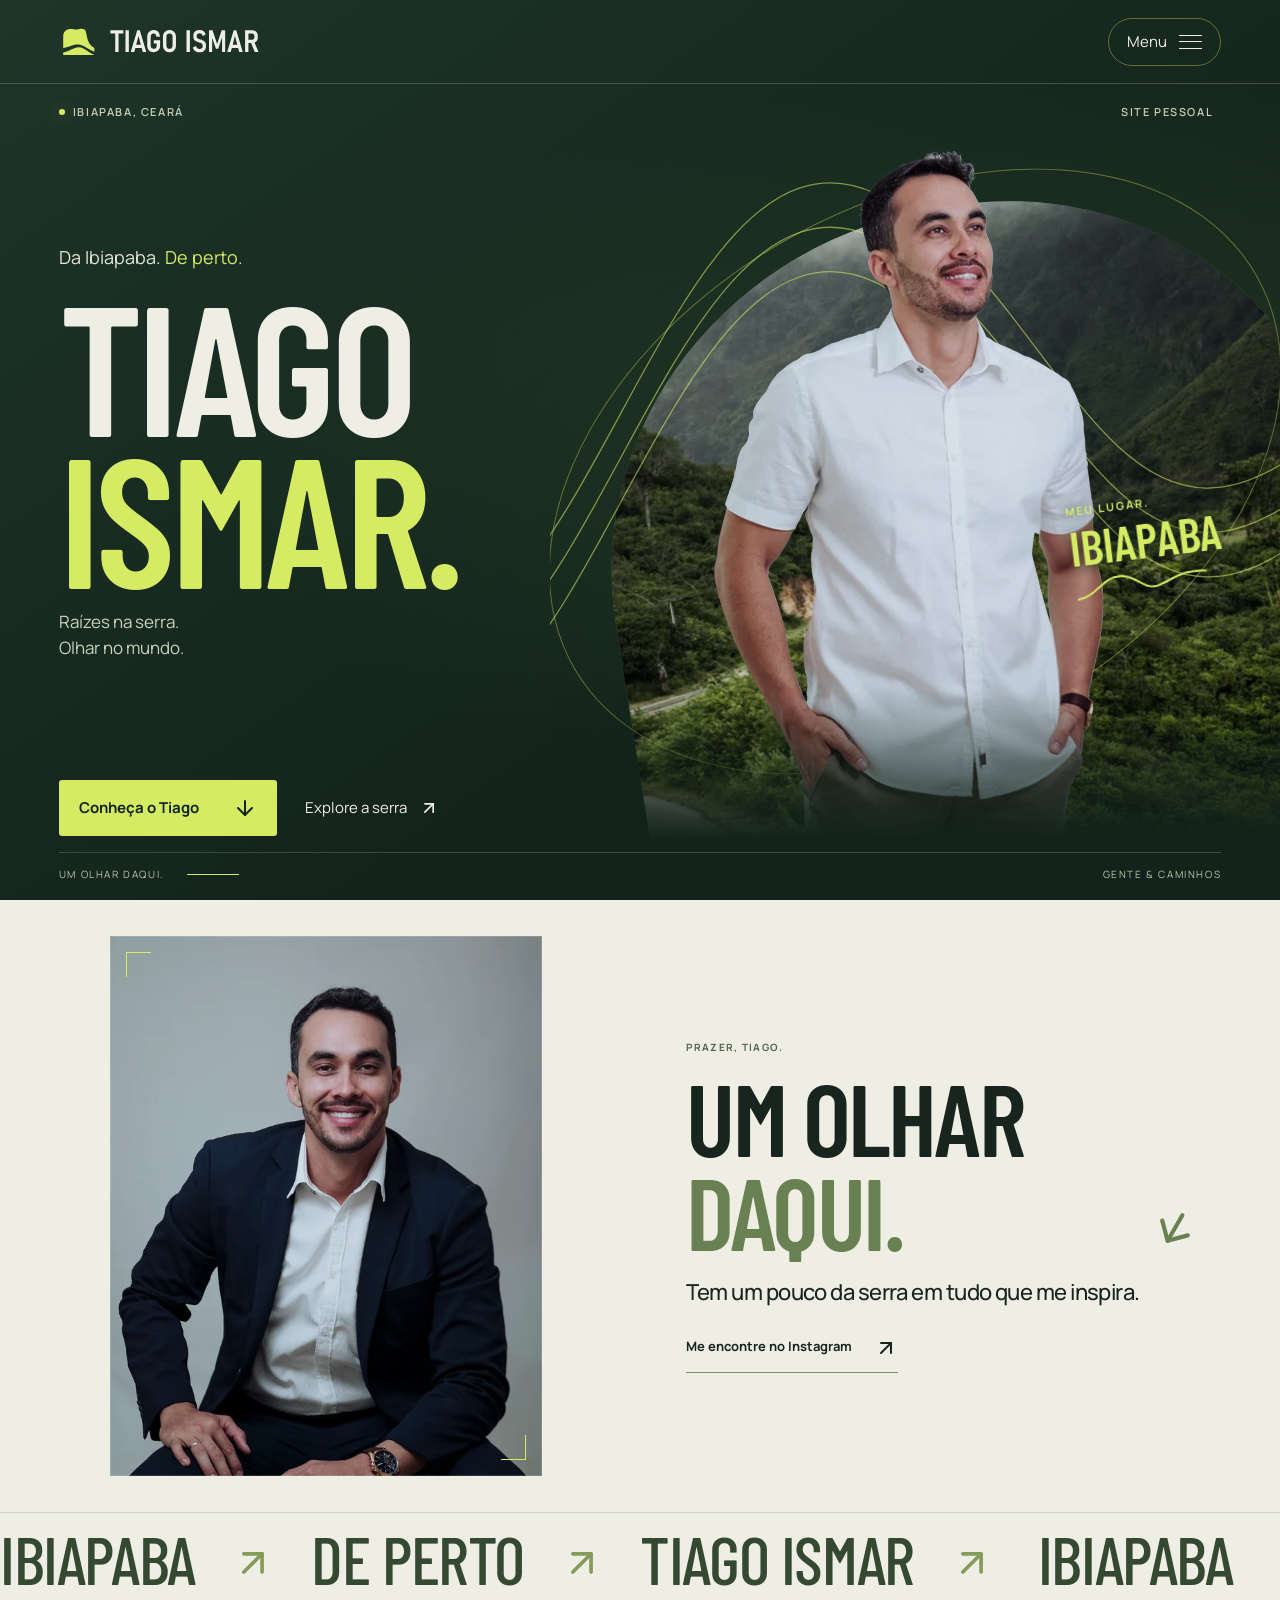
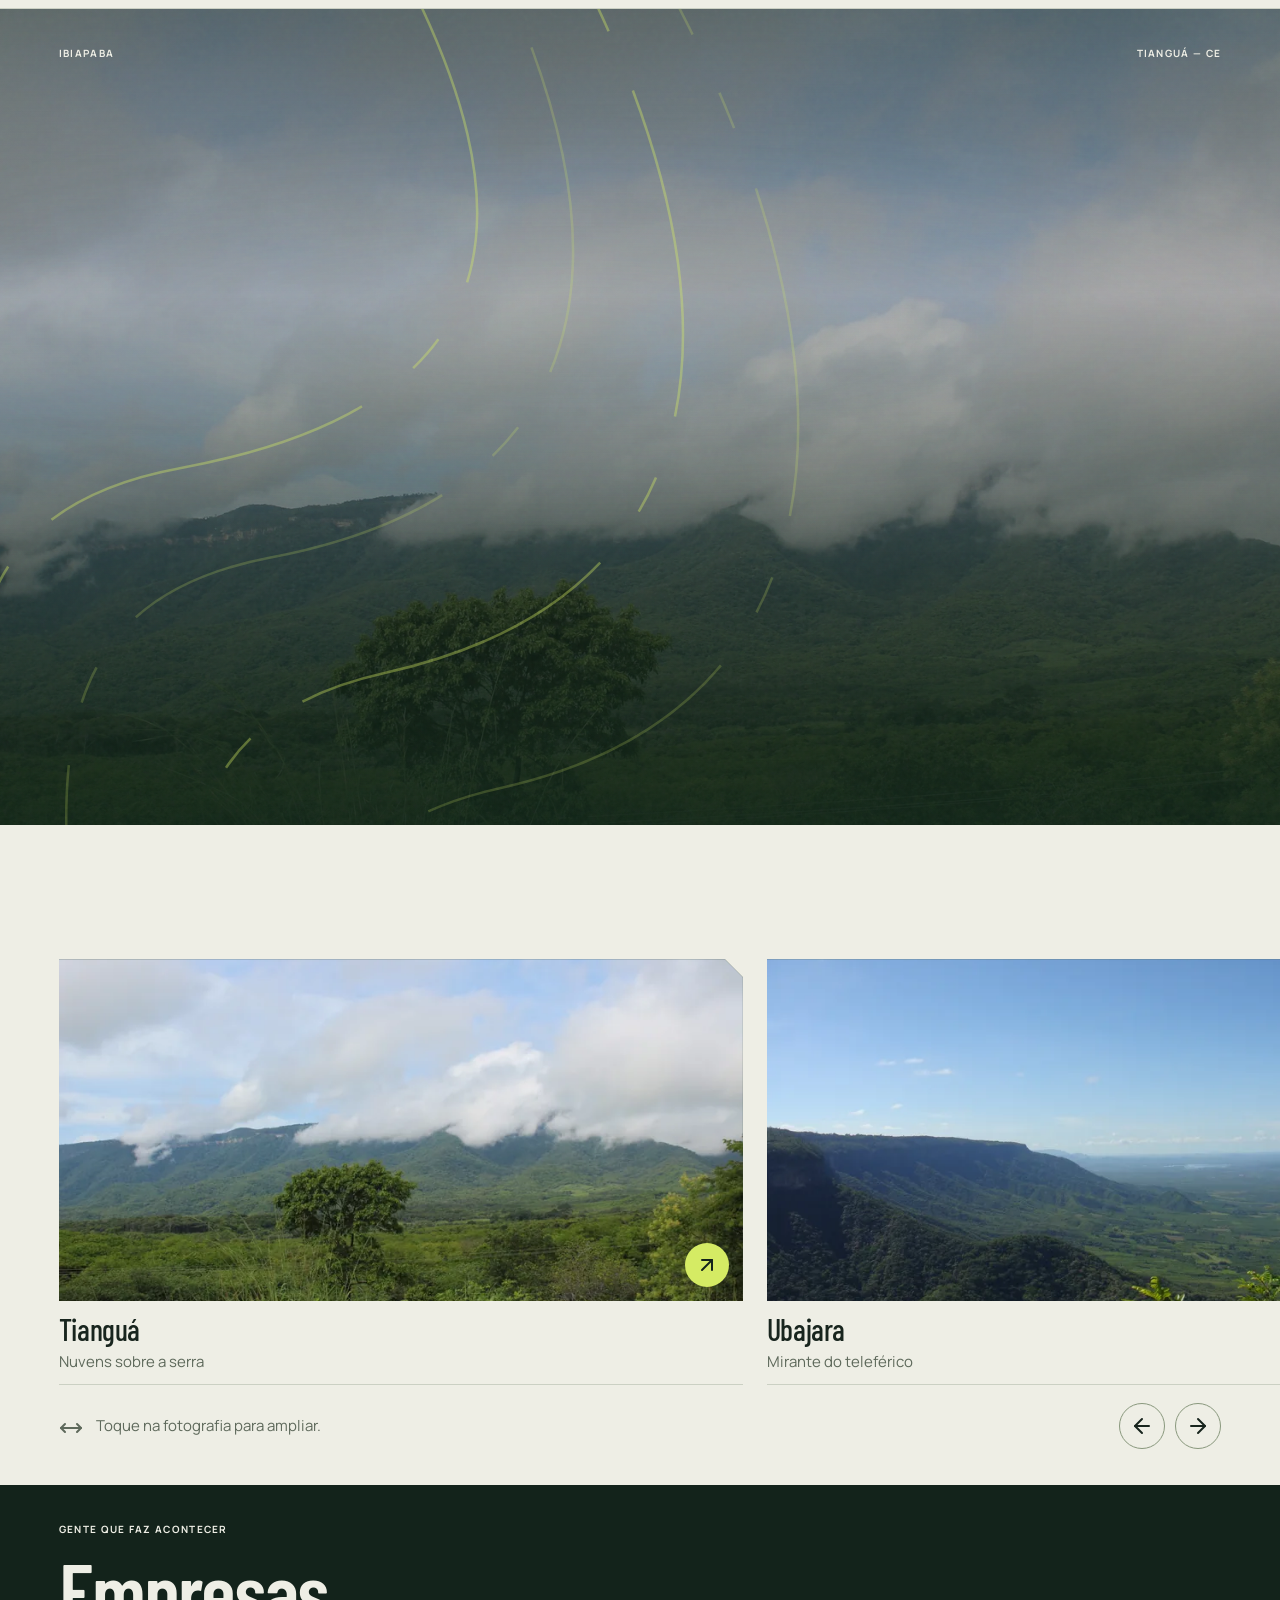
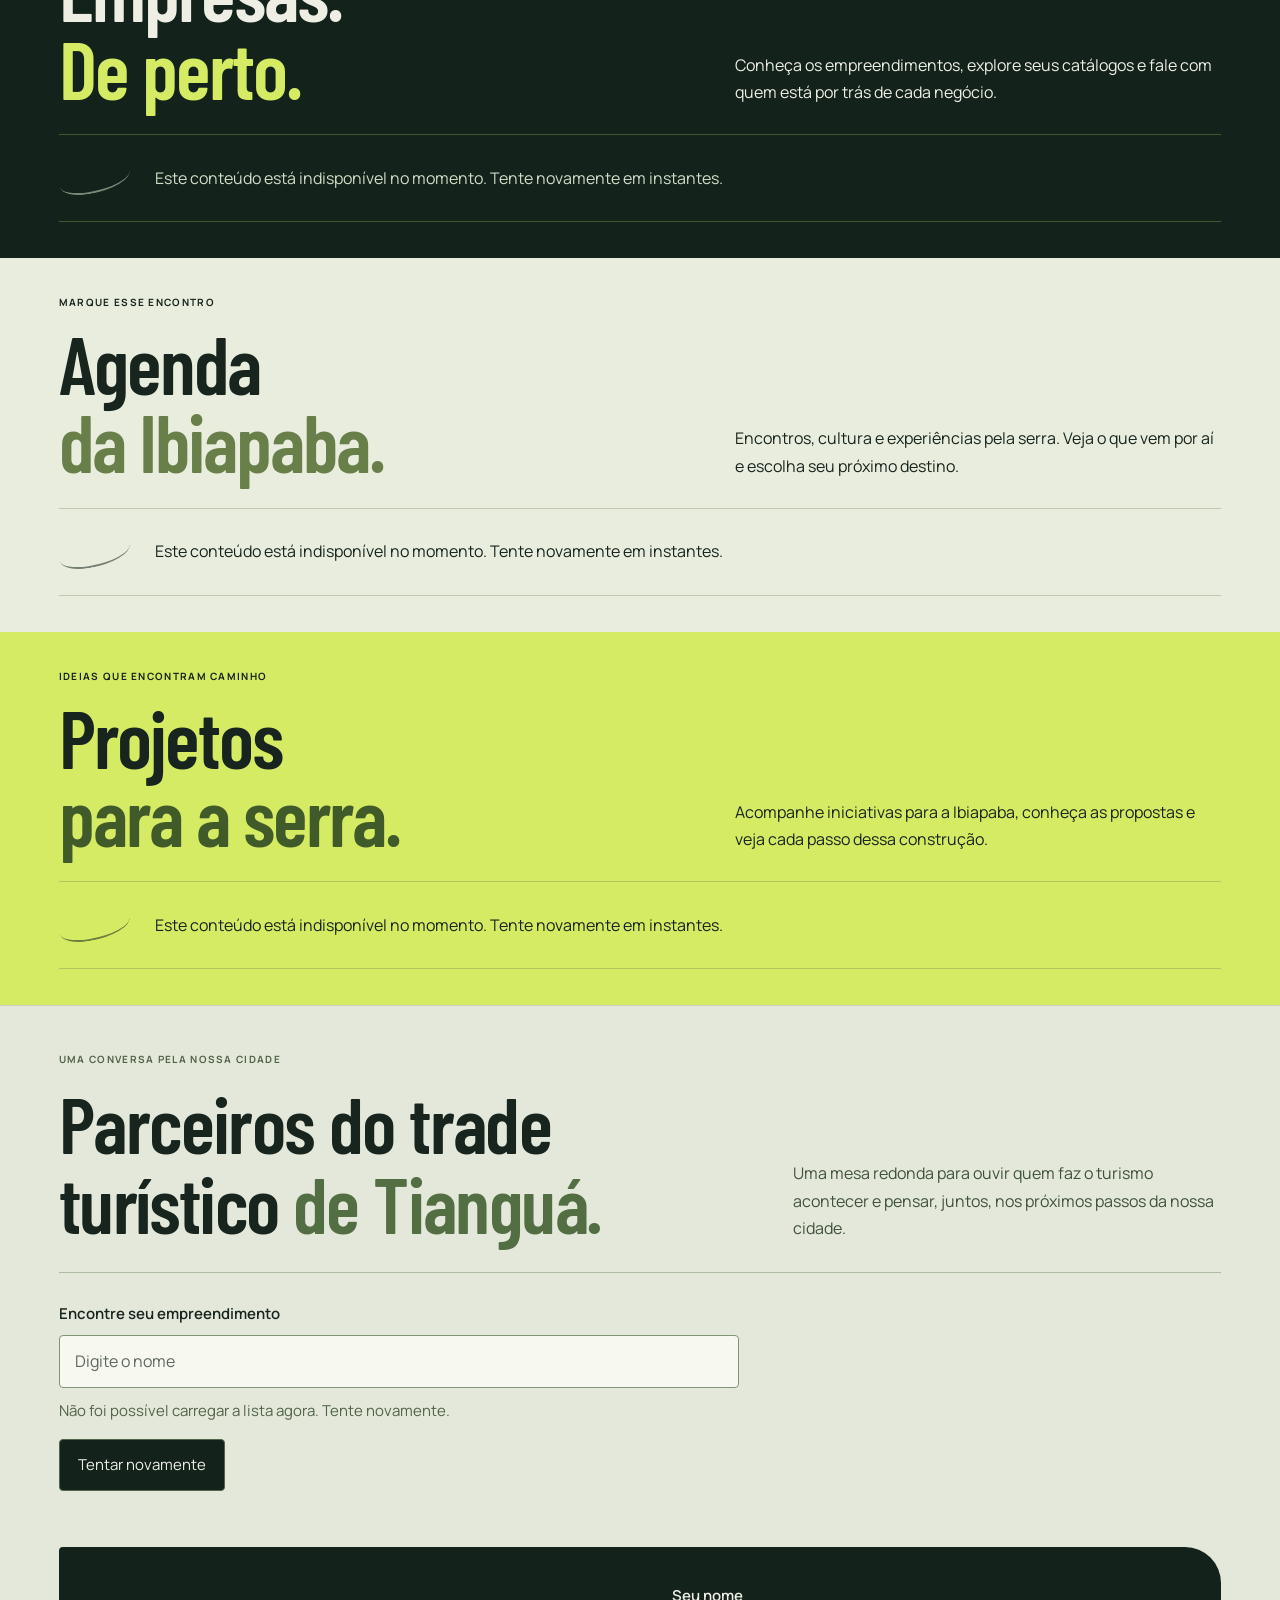
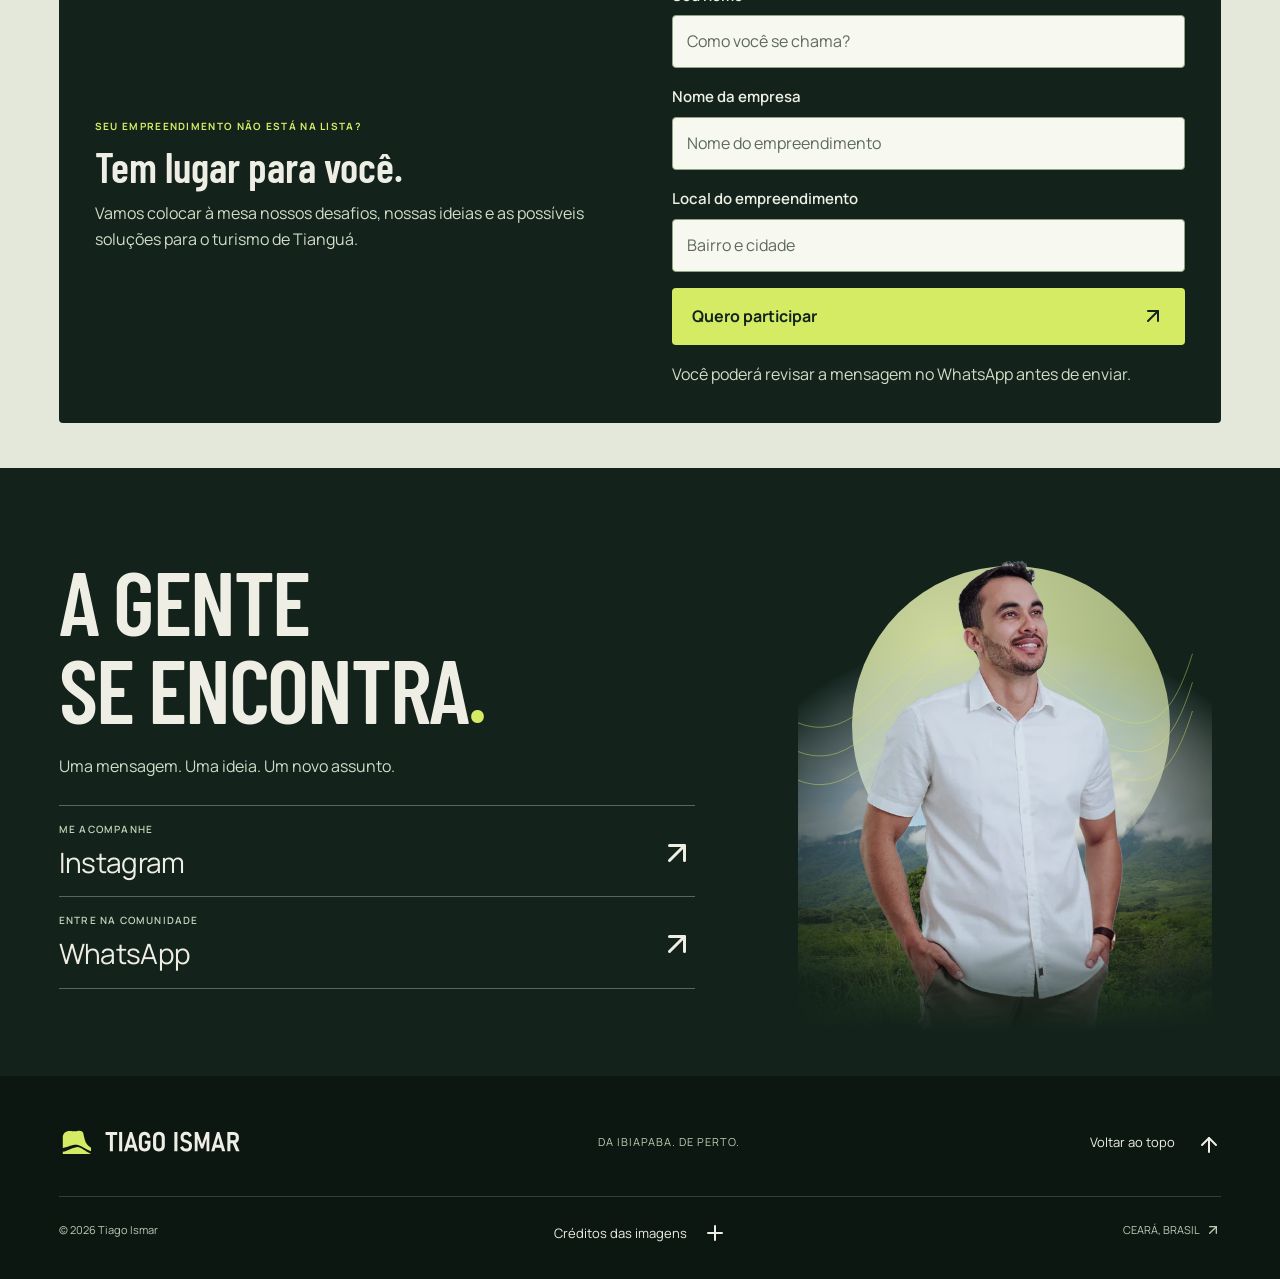
==== commit 5618c0e7: "Add Ramilos company catalog and preserve original brand panels" ====
--- a/index.html
+++ b/index.html
@@ -27,10 +27,10 @@
   <link rel="stylesheet" href="./css/styles.css?v=9">
   <link rel="stylesheet" href="./css/motion.css?v=6">
   <link rel="stylesheet" href="./css/hero.css?v=8">
-  <link rel="stylesheet" href="./css/content.css?v=1">
+  <link rel="stylesheet" href="./css/content.css?v=2">
   <link rel="stylesheet" href="./css/mobile.css?v=5" media="(max-width: 1023px)">
   <script src="./js/main.js?v=9" defer></script>
-  <script src="./js/content.js?v=1" defer></script>
+  <script src="./js/content.js?v=2" defer></script>
   <title>Tiago Ismar — Um olhar daqui</title>
 </head>
 <body>
--- a/css/content.css
+++ b/css/content.css
@@ -22,6 +22,9 @@
 .content-card-art { position:relative; overflow:hidden; width:100%; aspect-ratio:4/3; background:#506248; border-radius:4px 38px 4px 4px; }
 .content-card-art img { width:100%; height:100%; object-fit:cover; transition:transform .7s var(--ease); }
 .content-card-art.is-poster img { object-fit:contain; background:#15251c; }
+.catalog-source-logo { display:block; width:100%; overflow:hidden; }
+.content-card-art>.catalog-source-logo { height:100%; }
+.content-detail-cover.catalog-source-logo { height:min(50svh,380px); }
 .content-card-placeholder { display:grid; place-items:center; padding:24px; width:100%; height:100%; background:radial-gradient(ellipse at 120% 110%,#c1d97577,transparent 60%),#30462d; color:var(--lime); font:600 clamp(24px,6vw,44px)/1 var(--display); text-transform:uppercase; letter-spacing:.03em; }
 .content-card-arrow { position:absolute; right:14px; bottom:14px; display:grid; place-items:center; width:48px; height:48px; border-radius:50%; background:var(--lime); color:var(--forest); }
 .content-card-copy { flex:1; padding:18px 0 16px; border-bottom:1px solid #7a8c6559; }
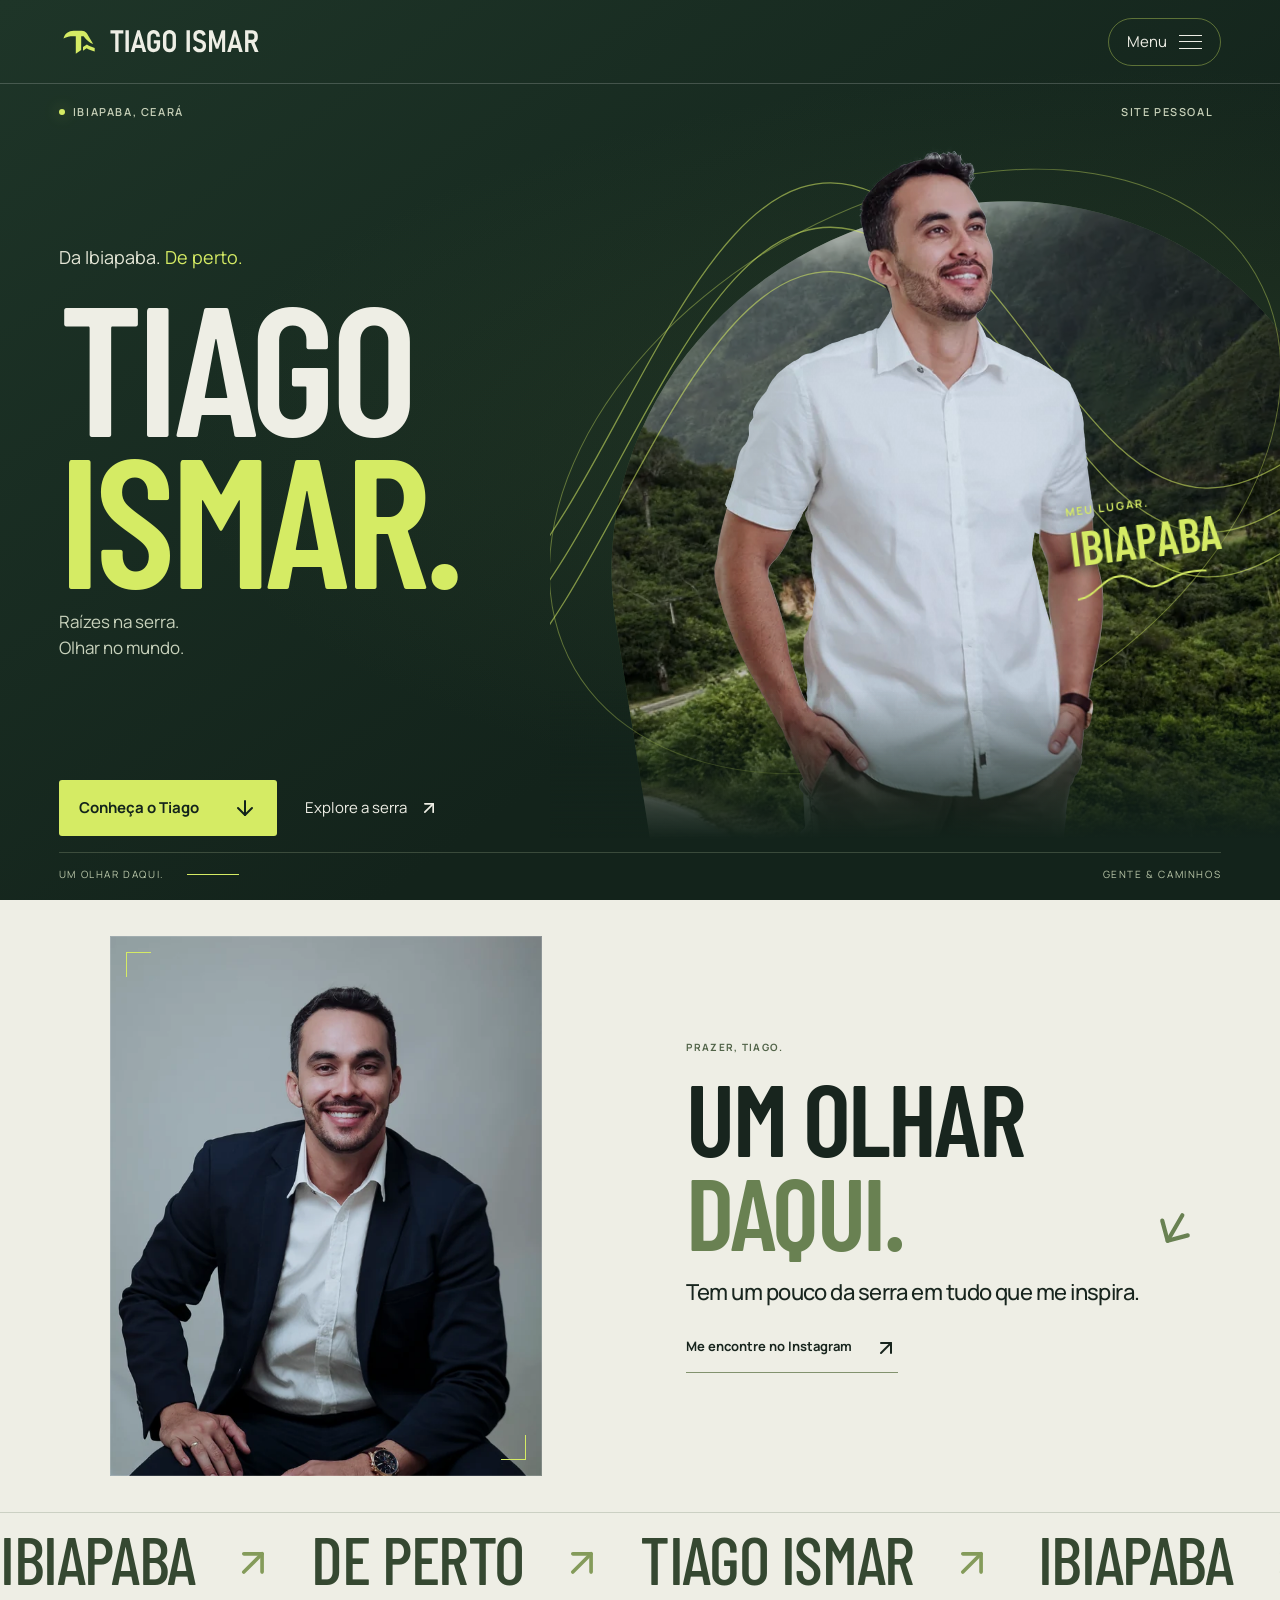
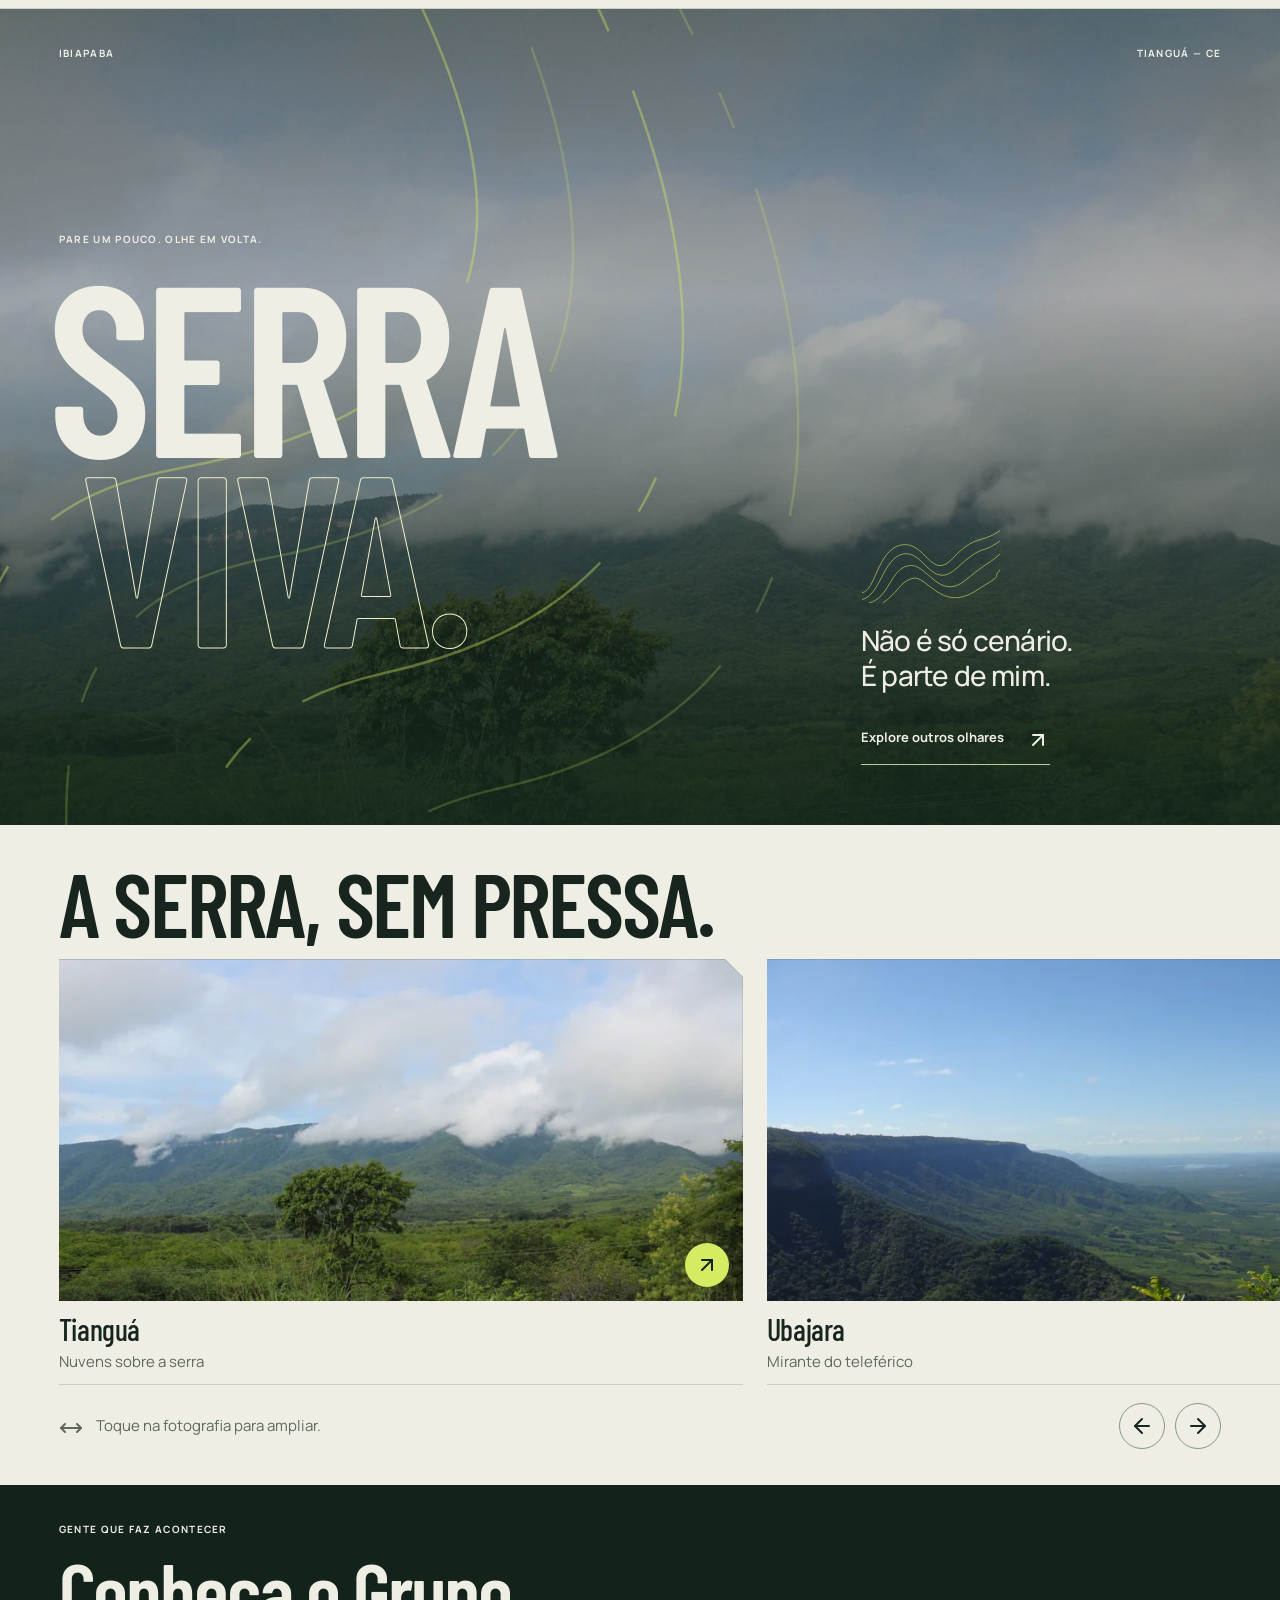
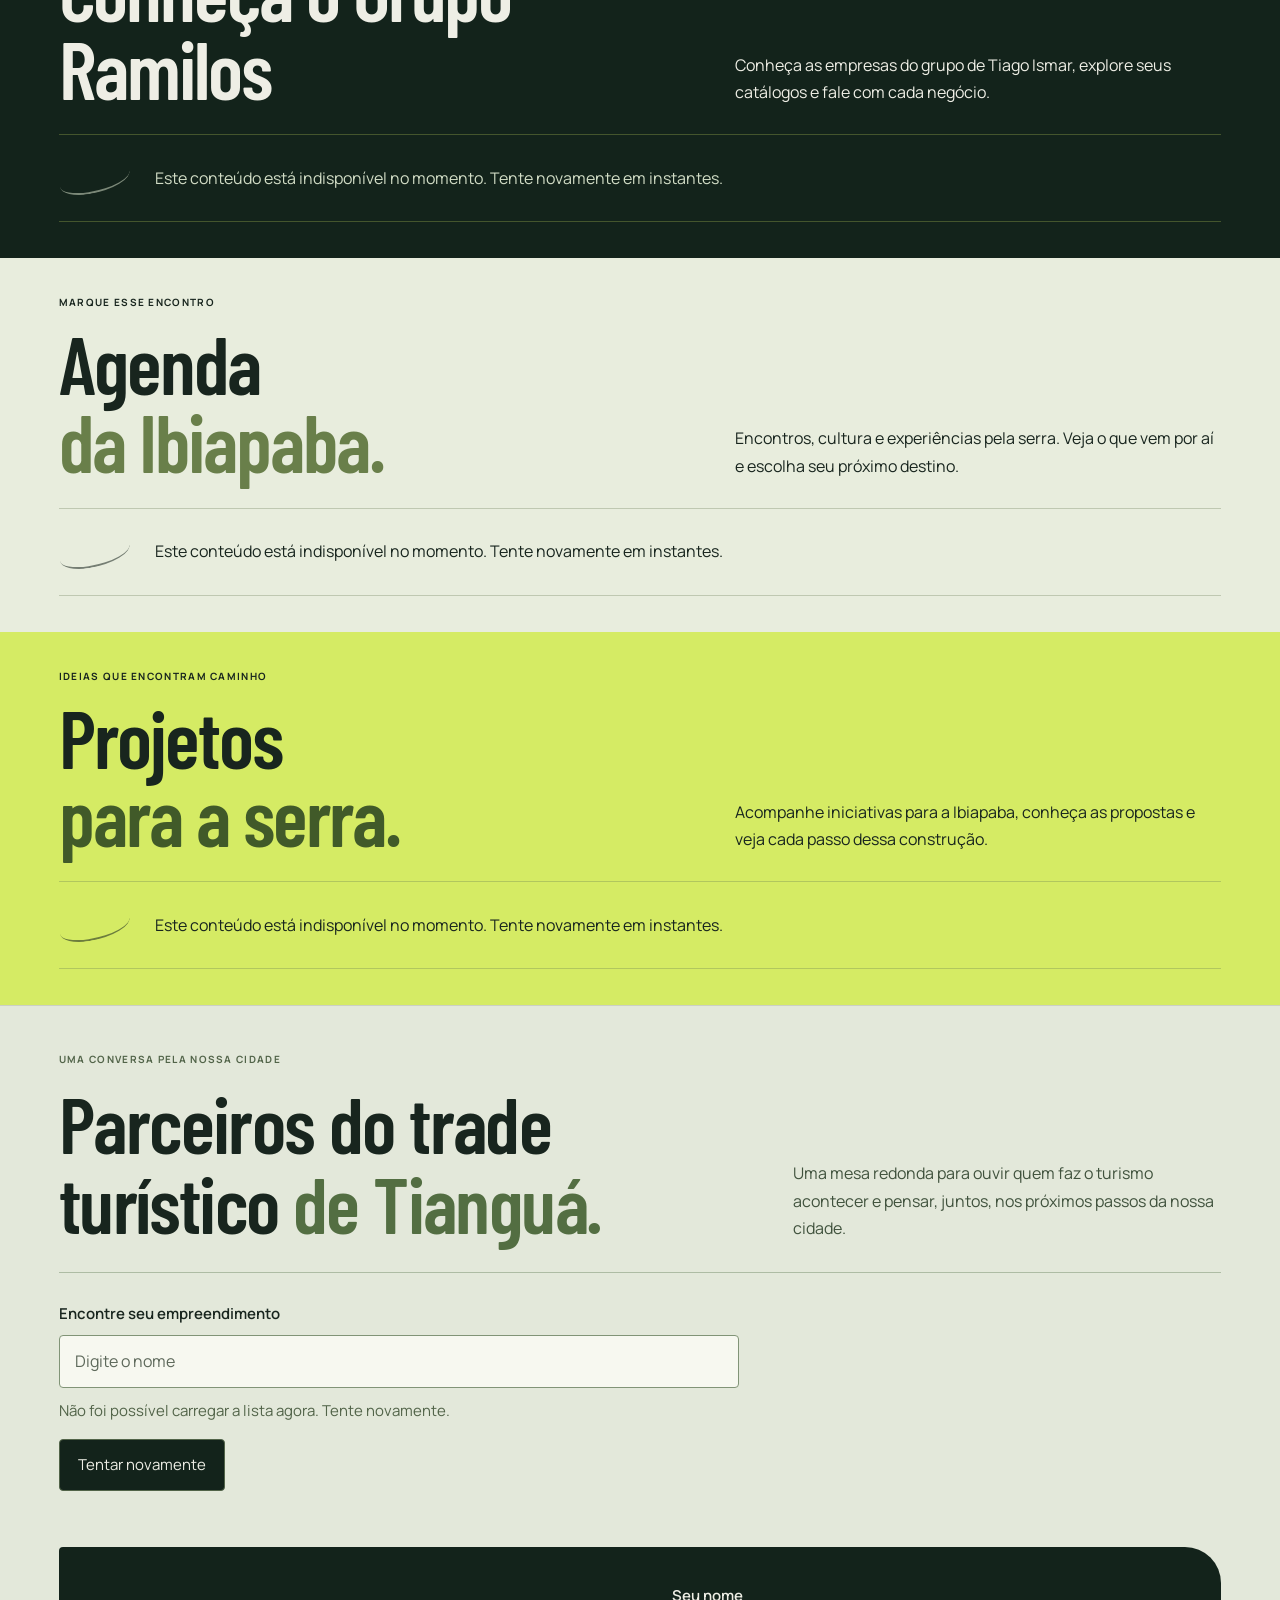
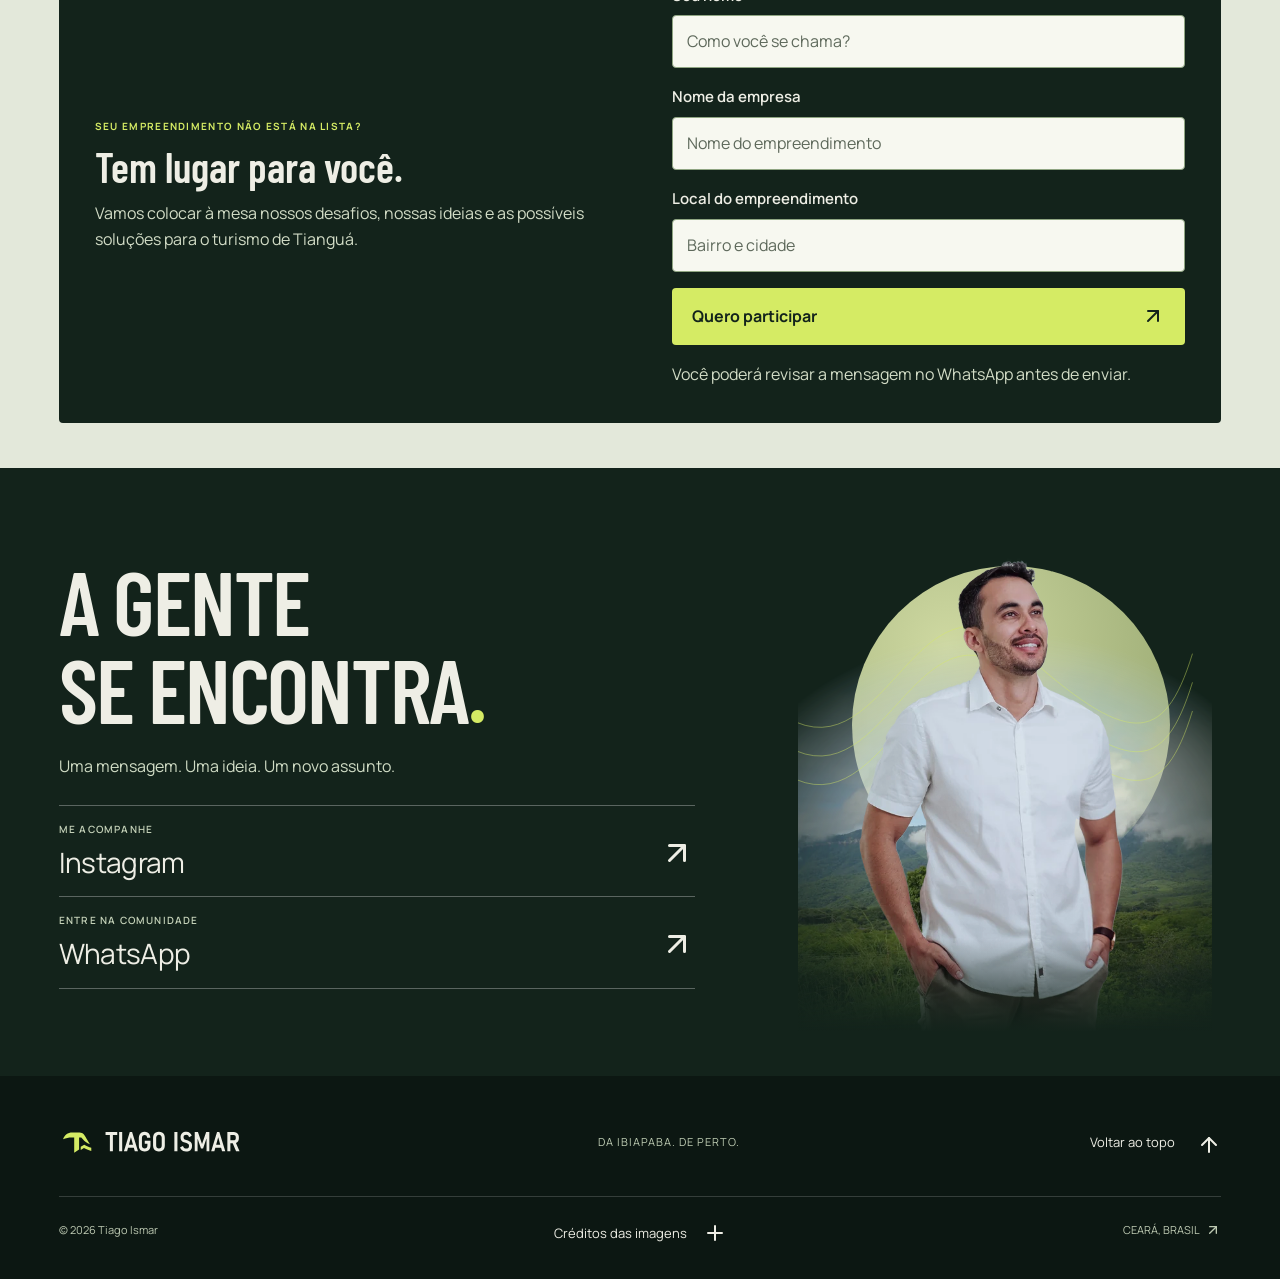
==== commit 7dd3d2aa: "Introduce the Ibiapaba T and present Grupo Ramilos" ====
--- a/index.html
+++ b/index.html
@@ -19,7 +19,7 @@
   <meta name="twitter:image" content="https://tiagoismar.com/assets/serra-panorama.jpg">
   <meta name="facebook-domain-verification" content="2413dy9ftg2jfdvk3f0parwtnumem7">
   <link rel="canonical" href="https://tiagoismar.com/">
-  <link rel="icon" type="image/svg+xml" href="./assets/personal-favicon.svg?v=7">
+  <link rel="icon" type="image/svg+xml" href="./assets/personal-favicon.svg?v=8">
   <link rel="preload" href="./assets/fonts/barlow-condensed-600-latin.woff2" as="font" type="font/woff2" crossorigin>
   <link rel="preload" href="./assets/fonts/manrope-latin-variable.woff2" as="font" type="font/woff2" crossorigin>
   <link rel="stylesheet" href="./css/fonts.css?v=4">
@@ -36,7 +36,7 @@
 <body>
   <a class="skip-link" href="#conteudo">Pular para o conteúdo</a>
   <header class="site-header">
-    <a class="brand" href="#inicio" aria-label="Tiago Ismar, início"><img class="brand-logo" src="./assets/brand/tiago-ismar-logo-light.svg?v=7" alt="" width="588" height="124"></a>
+    <a class="brand" href="#inicio" aria-label="Tiago Ismar, início"><img class="brand-logo" src="./assets/brand/tiago-ismar-logo-light.svg?v=8" alt="" width="588" height="124"></a>
     <button class="menu-toggle" aria-controls="main-nav" aria-expanded="false" type="button"><span>Menu</span><span class="menu-bars" aria-hidden="true"></span></button>
     <nav id="main-nav" class="main-nav" aria-label="Navegação principal"><a href="#tiago">O Tiago</a><a href="#serra">A serra</a><a href="#olhares">Outros olhares</a><a href="#empresas">Empresas</a><a href="#eventos">Agenda da Ibiapaba</a><a href="#projetos">Projetos</a><a href="#parceiros">Parceiros</a><a class="nav-contact" href="#contato">Vamos conversar <span aria-hidden="true"><svg class="icon lucide lucide-arrow-up-right" width="24" height="24" viewBox="0 0 24 24" fill="none" stroke="currentColor" stroke-width="2" stroke-linecap="round" stroke-linejoin="round" aria-hidden="true" focusable="false"><use href="./assets/icons/lucide.svg?v=1#arrow-up-right"></use></svg></span></a></nav>
     <div class="reading-progress" aria-hidden="true"></div>
@@ -196,7 +196,7 @@
       <div class="gallery-footer shell"><p class="gallery-hint"><span aria-hidden="true"><svg class="icon lucide lucide-move-horizontal" width="24" height="24" viewBox="0 0 24 24" fill="none" stroke="currentColor" stroke-width="2" stroke-linecap="round" stroke-linejoin="round" aria-hidden="true" focusable="false"><use href="./assets/icons/lucide.svg?v=1#move-horizontal"></use></svg></span> Toque na fotografia para ampliar.</p><div class="gallery-controls"><button type="button" data-gallery-prev aria-label="Fotografia anterior"><svg class="icon lucide lucide-arrow-left" width="24" height="24" viewBox="0 0 24 24" fill="none" stroke="currentColor" stroke-width="2" stroke-linecap="round" stroke-linejoin="round" aria-hidden="true" focusable="false"><use href="./assets/icons/lucide.svg?v=1#arrow-left"></use></svg></button><button type="button" data-gallery-next aria-label="Próxima fotografia"><svg class="icon lucide lucide-arrow-right" width="24" height="24" viewBox="0 0 24 24" fill="none" stroke="currentColor" stroke-width="2" stroke-linecap="round" stroke-linejoin="round" aria-hidden="true" focusable="false"><use href="./assets/icons/lucide.svg?v=1#arrow-right"></use></svg></button></div></div>
     </section>
     <section class="content-section companies-section" id="empresas" aria-labelledby="companies-title" data-collection="companies">
-      <div class="shell content-heading"><div><p class="eyebrow">GENTE QUE FAZ ACONTECER</p><h2 id="companies-title">Empresas.<br><span>De perto.</span></h2></div><p>Conheça os empreendimentos, explore seus catálogos e fale com quem está por trás de cada negócio.</p></div>
+      <div class="shell content-heading"><div><p class="eyebrow">GENTE QUE FAZ ACONTECER</p><h2 id="companies-title">Conheça o Grupo Ramilos</h2></div><p>Conheça as empresas do grupo de Tiago Ismar, explore seus catálogos e fale com cada negócio.</p></div>
       <div class="shell content-empty" data-content-empty><span class="content-empty-line" aria-hidden="true"></span><p>Estamos preparando este espaço com as empresas e seus catálogos. Em breve, você poderá explorar tudo por aqui.</p></div>
       <div class="content-track" data-content-track role="region" aria-roledescription="carrossel" aria-label="Empresas e catálogos" tabindex="0" hidden></div>
       <div class="shell content-controls" data-content-controls hidden><button type="button" data-content-prev aria-label="Empresa anterior"></button><button type="button" data-content-next aria-label="Próxima empresa"></button></div>
@@ -275,7 +275,7 @@
         <img class="tiago-cutout" src="./assets/tiago-real-contato.webp" srcset="./assets/tiago-real-contato-mobile.webp 640w, ./assets/tiago-real-contato.webp 1200w" sizes="(max-width: 767px) 92vw, 43vw" alt="Tiago Ismar de camisa branca, sorrindo, em uma composição com a paisagem da serra" width="1200" height="1800" loading="lazy">
       </figure></div></section>
   </main>
-  <footer class="site-footer"><div class="shell footer-top"><a class="brand" href="#inicio" aria-label="Tiago Ismar, voltar ao início"><img class="brand-logo" src="./assets/brand/tiago-ismar-logo-light.svg?v=7" alt="" width="588" height="124"></a><span>DA IBIAPABA. DE PERTO.</span><a href="#inicio" class="back-top">Voltar ao topo <span aria-hidden="true"><svg class="icon lucide lucide-arrow-up" width="24" height="24" viewBox="0 0 24 24" fill="none" stroke="currentColor" stroke-width="2" stroke-linecap="round" stroke-linejoin="round" aria-hidden="true" focusable="false"><use href="./assets/icons/lucide.svg?v=1#arrow-up"></use></svg></span></a></div><div class="shell footer-bottom"><span>© <span id="year">2026</span> Tiago Ismar</span><details class="image-credits"><summary>Créditos das imagens <span aria-hidden="true"><svg class="icon lucide lucide-plus" width="24" height="24" viewBox="0 0 24 24" fill="none" stroke="currentColor" stroke-width="2" stroke-linecap="round" stroke-linejoin="round" aria-hidden="true" focusable="false"><use href="./assets/icons/lucide.svg?v=1#plus"></use></svg></span></summary><div id="credits-content"><p><a href="https://commons.wikimedia.org/wiki/File:Nevasca_no_Cear%C3%A1.JPG" target="_blank" rel="noopener noreferrer">Tianguá — Nuvens sobre a serra</a>. Moacir Ximenes · <a href="https://creativecommons.org/licenses/by-sa/4.0/" target="_blank" rel="noopener noreferrer">CC BY-SA 4.0</a>.</p><p><a href="https://commons.wikimedia.org/wiki/File:Mirante_do_Parque_Nacional_de_Ubajara.jpg" target="_blank" rel="noopener noreferrer">Ubajara — Mirante do teleférico</a>. AlexCarvalho82 · <a href="https://creativecommons.org/licenses/by-sa/3.0" target="_blank" rel="noopener noreferrer">CC BY-SA 3.0</a>.</p><p><a href="https://commons.wikimedia.org/wiki/File:Vi%C3%A7osa_Cear%C3%A1_10.jpg" target="_blank" rel="noopener noreferrer">Viçosa do Ceará — Igreja do Céu</a>. Adrian Michael · <a href="https://creativecommons.org/licenses/by/4.0" target="_blank" rel="noopener noreferrer">CC BY 4.0</a>.</p><p><a href="https://commons.wikimedia.org/wiki/File:As_predra_grande.jpg" target="_blank" rel="noopener noreferrer">Guaraciaba do Norte — Formações rochosas</a>. Descobertaceara · <a href="https://creativecommons.org/licenses/by-sa/4.0" target="_blank" rel="noopener noreferrer">CC BY-SA 4.0</a>.</p><p><a href="https://commons.wikimedia.org/wiki/File:Santu%C3%A1rio_de_F%C3%A1tima_-_Serra_Grande.jpg" target="_blank" rel="noopener noreferrer">São Benedito — Santuário de Fátima</a>. Brenno 019 · <a href="https://creativecommons.org/licenses/by-sa/4.0" target="_blank" rel="noopener noreferrer">CC BY-SA 4.0</a>.</p><p><a href="https://commons.wikimedia.org/wiki/File:Ibiapina.jpg" target="_blank" rel="noopener noreferrer">Ibiapina — A serra entre nuvens</a>. Roney Souza · <a href="https://creativecommons.org/licenses/by-sa/4.0" target="_blank" rel="noopener noreferrer">CC BY-SA 4.0</a>.</p><p><a href="https://williammorrisdavis.uvanet.br/index.php/revistageomorfologia/article/view/288" target="_blank" rel="noopener noreferrer">Croatá — O relevo de Croatá</a>. Bruna Lima Carvalho · <a href="https://creativecommons.org/licenses/by/4.0/" target="_blank" rel="noopener noreferrer">CC BY 4.0</a>.</p><p><a href="https://www.repositorio.editorasertaocult.com.br/index.php/omp/catalog/book/41" target="_blank" rel="noopener noreferrer">Carnaubal — Cachoeira Park: marcas do tempo</a>. Maria Somália Sales Viana · <a href="https://creativecommons.org/licenses/by-nc-sa/4.0/" target="_blank" rel="noopener noreferrer">CC BY-NC-SA 4.0</a>.</p><p><a href="https://commons.wikimedia.org/wiki/File:Bica_do_Ipu_-_panoramio_(16).jpg" target="_blank" rel="noopener noreferrer">Ipu — Bica do Ipu</a>. MACÍLIO GOMES · <a href="https://creativecommons.org/licenses/by/3.0" target="_blank" rel="noopener noreferrer">CC BY 3.0</a>.</p><p><a href="https://commons.wikimedia.org/wiki/File:Igreja_Matriz_de_Ipueiras.JPG" target="_blank" rel="noopener noreferrer">Ipueiras — Igreja Matriz</a>. Renato · <a href="https://creativecommons.org/licenses/by-sa/4.0" target="_blank" rel="noopener noreferrer">CC BY-SA 4.0</a>.</p><p><a href="https://commons.wikimedia.org/wiki/File:Copernicia_prunifera_-_Paulo_Nogueira_-_718993639.jpeg" target="_blank" rel="noopener noreferrer">Mucambo — Pôr do sol entre carnaúbas</a>. Paulo Nogueira · <a href="https://creativecommons.org/licenses/by/4.0/" target="_blank" rel="noopener noreferrer">CC BY 4.0</a>.</p><p><a href="https://commons.wikimedia.org/wiki/File:Igreja_matriz_frecheirinha.JPG" target="_blank" rel="noopener noreferrer">Frecheirinha — Igreja Matriz</a>. Derbsonfrota · <a href="https://creativecommons.org/licenses/by-sa/3.0/" target="_blank" rel="noopener noreferrer">CC BY-SA 3.0</a>.</p><p><a href="https://agenciaeconordeste.com.br/agroecologia/agricultores-familiares-sao-estimulados-na-convivencia-com-o-semiarido/" target="_blank" rel="noopener noreferrer">Graça — Comunidade Rural de Corredor</a>. Iago Barreto / Eco Nordeste · <a href="https://creativecommons.org/licenses/by-nc-nd/4.0/" target="_blank" rel="noopener noreferrer">CC BY-NC-ND 4.0</a>.</p><p><a href="https://www.repositorio.editorasertaocult.com.br/index.php/omp/catalog/book/41" target="_blank" rel="noopener noreferrer">Pacujá — Sítio Floresta</a>. Maria Somália Sales Viana · <a href="https://creativecommons.org/licenses/by-nc-sa/4.0/" target="_blank" rel="noopener noreferrer">CC BY-NC-SA 4.0</a>.</p><p><a href="https://commons.wikimedia.org/wiki/File:Reriutaba_-_State_of_Cear%C3%A1,_Brazil_-_panoramio_(24).jpg" target="_blank" rel="noopener noreferrer">Reriutaba — Entre caminhos e serra</a>. cicerobrunob@gmail.c… · <a href="https://creativecommons.org/licenses/by-sa/3.0" target="_blank" rel="noopener noreferrer">CC BY-SA 3.0</a>.</p><p><a href="https://commons.wikimedia.org/wiki/File:Bica_Encantada_panorama.jpg" target="_blank" rel="noopener noreferrer">Pires Ferreira — Cachoeira Encantada</a>. FRANCISCO FELIPE FARIAS DA SILVA · <a href="https://creativecommons.org/licenses/by-sa/4.0" target="_blank" rel="noopener noreferrer">CC BY-SA 4.0</a>.</p><p>Fotografias otimizadas para a web. Imagens sob licença sem derivações são exibidas integralmente, sem filtros ou cortes. As demais podem receber recorte responsivo e mantêm a licença indicada no crédito. Retratos de Tiago Ismar fornecidos pelo seu acervo; a composição usa a fotografia original com máscara de recorte, sem geração ou retoque de rosto.</p></div></details><span class="footer-location">CEARÁ, BRASIL <svg class="icon lucide lucide-arrow-up-right" width="24" height="24" viewBox="0 0 24 24" fill="none" stroke="currentColor" stroke-width="2" stroke-linecap="round" stroke-linejoin="round" aria-hidden="true" focusable="false"><use href="./assets/icons/lucide.svg?v=1#arrow-up-right"></use></svg></span></div></footer>
+  <footer class="site-footer"><div class="shell footer-top"><a class="brand" href="#inicio" aria-label="Tiago Ismar, voltar ao início"><img class="brand-logo" src="./assets/brand/tiago-ismar-logo-light.svg?v=8" alt="" width="588" height="124"></a><span>DA IBIAPABA. DE PERTO.</span><a href="#inicio" class="back-top">Voltar ao topo <span aria-hidden="true"><svg class="icon lucide lucide-arrow-up" width="24" height="24" viewBox="0 0 24 24" fill="none" stroke="currentColor" stroke-width="2" stroke-linecap="round" stroke-linejoin="round" aria-hidden="true" focusable="false"><use href="./assets/icons/lucide.svg?v=1#arrow-up"></use></svg></span></a></div><div class="shell footer-bottom"><span>© <span id="year">2026</span> Tiago Ismar</span><details class="image-credits"><summary>Créditos das imagens <span aria-hidden="true"><svg class="icon lucide lucide-plus" width="24" height="24" viewBox="0 0 24 24" fill="none" stroke="currentColor" stroke-width="2" stroke-linecap="round" stroke-linejoin="round" aria-hidden="true" focusable="false"><use href="./assets/icons/lucide.svg?v=1#plus"></use></svg></span></summary><div id="credits-content"><p><a href="https://commons.wikimedia.org/wiki/File:Nevasca_no_Cear%C3%A1.JPG" target="_blank" rel="noopener noreferrer">Tianguá — Nuvens sobre a serra</a>. Moacir Ximenes · <a href="https://creativecommons.org/licenses/by-sa/4.0/" target="_blank" rel="noopener noreferrer">CC BY-SA 4.0</a>.</p><p><a href="https://commons.wikimedia.org/wiki/File:Mirante_do_Parque_Nacional_de_Ubajara.jpg" target="_blank" rel="noopener noreferrer">Ubajara — Mirante do teleférico</a>. AlexCarvalho82 · <a href="https://creativecommons.org/licenses/by-sa/3.0" target="_blank" rel="noopener noreferrer">CC BY-SA 3.0</a>.</p><p><a href="https://commons.wikimedia.org/wiki/File:Vi%C3%A7osa_Cear%C3%A1_10.jpg" target="_blank" rel="noopener noreferrer">Viçosa do Ceará — Igreja do Céu</a>. Adrian Michael · <a href="https://creativecommons.org/licenses/by/4.0" target="_blank" rel="noopener noreferrer">CC BY 4.0</a>.</p><p><a href="https://commons.wikimedia.org/wiki/File:As_predra_grande.jpg" target="_blank" rel="noopener noreferrer">Guaraciaba do Norte — Formações rochosas</a>. Descobertaceara · <a href="https://creativecommons.org/licenses/by-sa/4.0" target="_blank" rel="noopener noreferrer">CC BY-SA 4.0</a>.</p><p><a href="https://commons.wikimedia.org/wiki/File:Santu%C3%A1rio_de_F%C3%A1tima_-_Serra_Grande.jpg" target="_blank" rel="noopener noreferrer">São Benedito — Santuário de Fátima</a>. Brenno 019 · <a href="https://creativecommons.org/licenses/by-sa/4.0" target="_blank" rel="noopener noreferrer">CC BY-SA 4.0</a>.</p><p><a href="https://commons.wikimedia.org/wiki/File:Ibiapina.jpg" target="_blank" rel="noopener noreferrer">Ibiapina — A serra entre nuvens</a>. Roney Souza · <a href="https://creativecommons.org/licenses/by-sa/4.0" target="_blank" rel="noopener noreferrer">CC BY-SA 4.0</a>.</p><p><a href="https://williammorrisdavis.uvanet.br/index.php/revistageomorfologia/article/view/288" target="_blank" rel="noopener noreferrer">Croatá — O relevo de Croatá</a>. Bruna Lima Carvalho · <a href="https://creativecommons.org/licenses/by/4.0/" target="_blank" rel="noopener noreferrer">CC BY 4.0</a>.</p><p><a href="https://www.repositorio.editorasertaocult.com.br/index.php/omp/catalog/book/41" target="_blank" rel="noopener noreferrer">Carnaubal — Cachoeira Park: marcas do tempo</a>. Maria Somália Sales Viana · <a href="https://creativecommons.org/licenses/by-nc-sa/4.0/" target="_blank" rel="noopener noreferrer">CC BY-NC-SA 4.0</a>.</p><p><a href="https://commons.wikimedia.org/wiki/File:Bica_do_Ipu_-_panoramio_(16).jpg" target="_blank" rel="noopener noreferrer">Ipu — Bica do Ipu</a>. MACÍLIO GOMES · <a href="https://creativecommons.org/licenses/by/3.0" target="_blank" rel="noopener noreferrer">CC BY 3.0</a>.</p><p><a href="https://commons.wikimedia.org/wiki/File:Igreja_Matriz_de_Ipueiras.JPG" target="_blank" rel="noopener noreferrer">Ipueiras — Igreja Matriz</a>. Renato · <a href="https://creativecommons.org/licenses/by-sa/4.0" target="_blank" rel="noopener noreferrer">CC BY-SA 4.0</a>.</p><p><a href="https://commons.wikimedia.org/wiki/File:Copernicia_prunifera_-_Paulo_Nogueira_-_718993639.jpeg" target="_blank" rel="noopener noreferrer">Mucambo — Pôr do sol entre carnaúbas</a>. Paulo Nogueira · <a href="https://creativecommons.org/licenses/by/4.0/" target="_blank" rel="noopener noreferrer">CC BY 4.0</a>.</p><p><a href="https://commons.wikimedia.org/wiki/File:Igreja_matriz_frecheirinha.JPG" target="_blank" rel="noopener noreferrer">Frecheirinha — Igreja Matriz</a>. Derbsonfrota · <a href="https://creativecommons.org/licenses/by-sa/3.0/" target="_blank" rel="noopener noreferrer">CC BY-SA 3.0</a>.</p><p><a href="https://agenciaeconordeste.com.br/agroecologia/agricultores-familiares-sao-estimulados-na-convivencia-com-o-semiarido/" target="_blank" rel="noopener noreferrer">Graça — Comunidade Rural de Corredor</a>. Iago Barreto / Eco Nordeste · <a href="https://creativecommons.org/licenses/by-nc-nd/4.0/" target="_blank" rel="noopener noreferrer">CC BY-NC-ND 4.0</a>.</p><p><a href="https://www.repositorio.editorasertaocult.com.br/index.php/omp/catalog/book/41" target="_blank" rel="noopener noreferrer">Pacujá — Sítio Floresta</a>. Maria Somália Sales Viana · <a href="https://creativecommons.org/licenses/by-nc-sa/4.0/" target="_blank" rel="noopener noreferrer">CC BY-NC-SA 4.0</a>.</p><p><a href="https://commons.wikimedia.org/wiki/File:Reriutaba_-_State_of_Cear%C3%A1,_Brazil_-_panoramio_(24).jpg" target="_blank" rel="noopener noreferrer">Reriutaba — Entre caminhos e serra</a>. cicerobrunob@gmail.c… · <a href="https://creativecommons.org/licenses/by-sa/3.0" target="_blank" rel="noopener noreferrer">CC BY-SA 3.0</a>.</p><p><a href="https://commons.wikimedia.org/wiki/File:Bica_Encantada_panorama.jpg" target="_blank" rel="noopener noreferrer">Pires Ferreira — Cachoeira Encantada</a>. FRANCISCO FELIPE FARIAS DA SILVA · <a href="https://creativecommons.org/licenses/by-sa/4.0" target="_blank" rel="noopener noreferrer">CC BY-SA 4.0</a>.</p><p>Fotografias otimizadas para a web. Imagens sob licença sem derivações são exibidas integralmente, sem filtros ou cortes. As demais podem receber recorte responsivo e mantêm a licença indicada no crédito. Retratos de Tiago Ismar fornecidos pelo seu acervo; a composição usa a fotografia original com máscara de recorte, sem geração ou retoque de rosto.</p></div></details><span class="footer-location">CEARÁ, BRASIL <svg class="icon lucide lucide-arrow-up-right" width="24" height="24" viewBox="0 0 24 24" fill="none" stroke="currentColor" stroke-width="2" stroke-linecap="round" stroke-linejoin="round" aria-hidden="true" focusable="false"><use href="./assets/icons/lucide.svg?v=1#arrow-up-right"></use></svg></span></div></footer>
   <dialog id="photo-dialog" class="photo-dialog" aria-label="Fotografia ampliada da Ibiapaba"><button type="button" data-dialog-close aria-label="Fechar fotografia">Fechar <span aria-hidden="true"><svg class="icon lucide lucide-x" width="24" height="24" viewBox="0 0 24 24" fill="none" stroke="currentColor" stroke-width="2" stroke-linecap="round" stroke-linejoin="round" aria-hidden="true" focusable="false"><use href="./assets/icons/lucide.svg?v=1#x"></use></svg></span></button><img data-dialog-image alt=""><p data-dialog-caption></p></dialog>
   <dialog id="content-dialog" class="content-dialog" aria-labelledby="content-dialog-title"><div class="content-dialog-bar"><button type="button" data-content-close>Fechar <svg class="icon" viewBox="0 0 24 24" aria-hidden="true"><use href="./assets/icons/lucide.svg?v=1#x"></use></svg></button></div><div class="content-dialog-body" data-content-detail></div></dialog>
 </body>
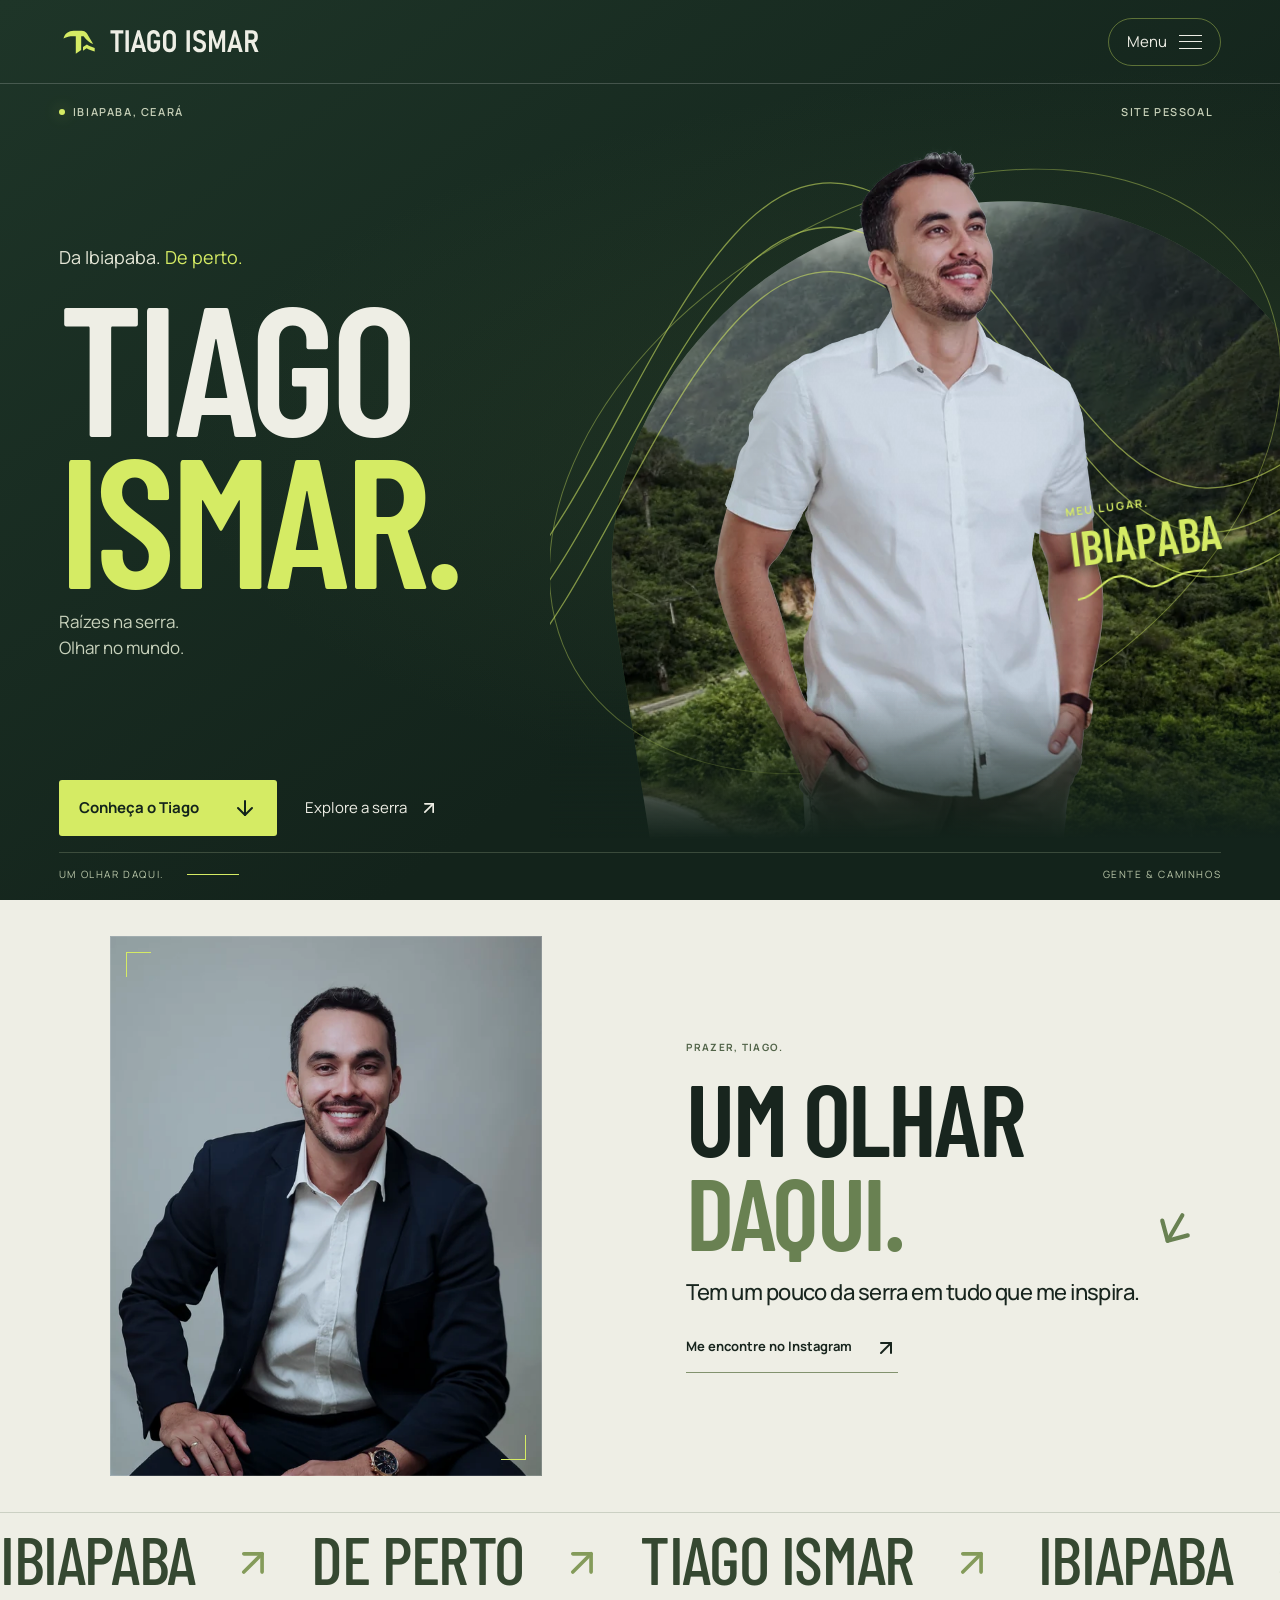
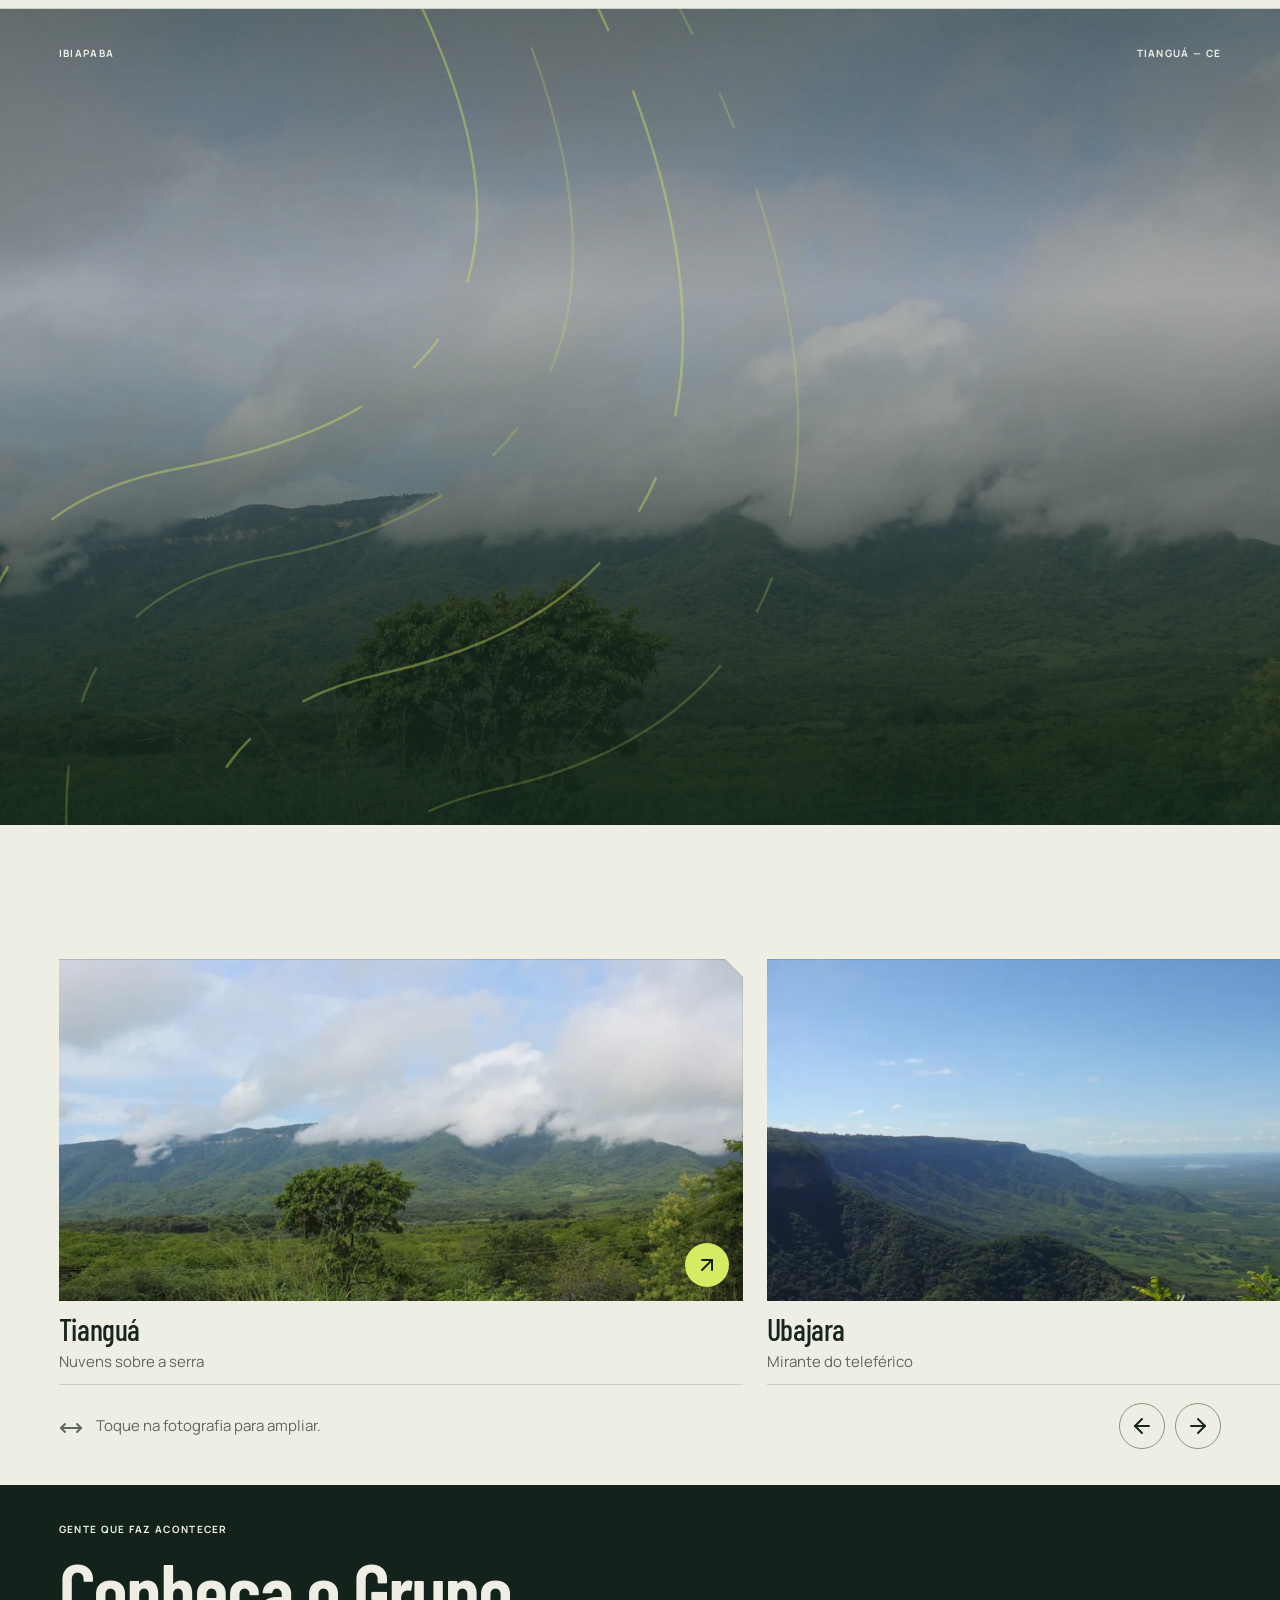
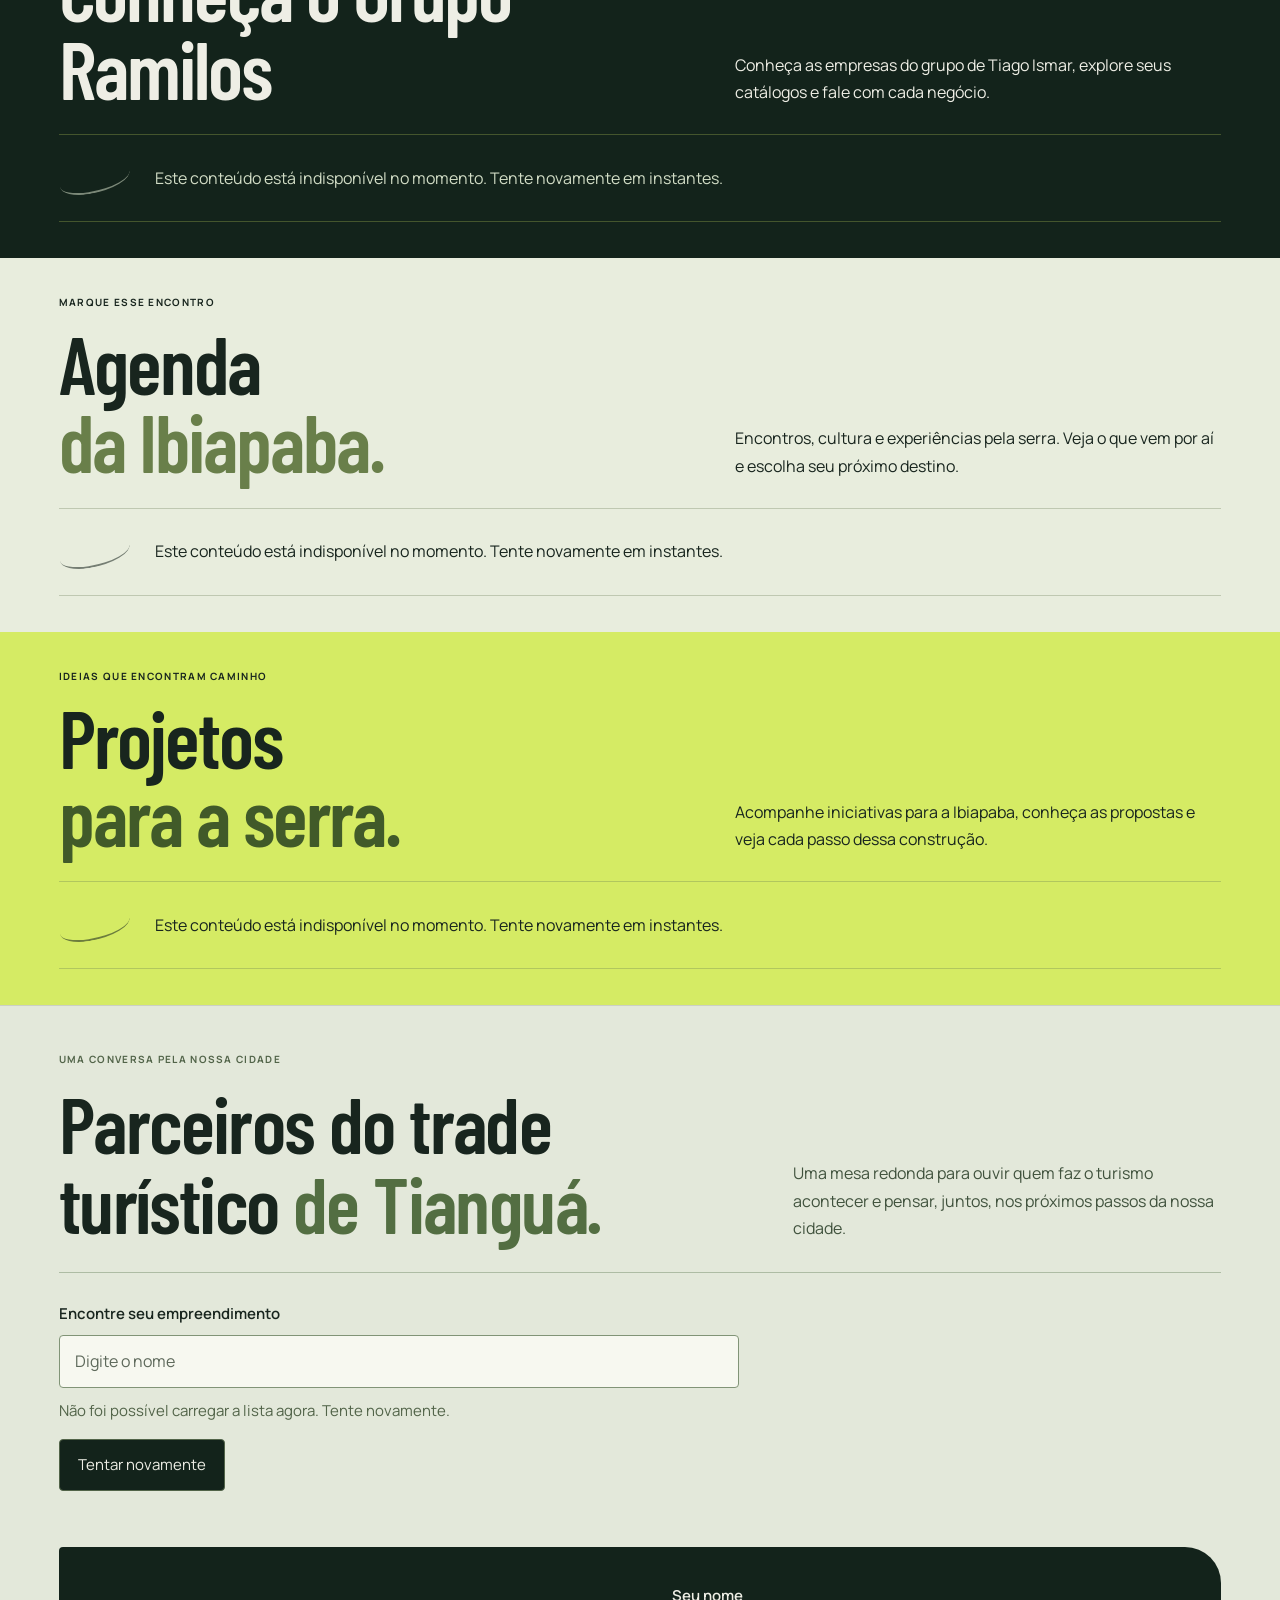
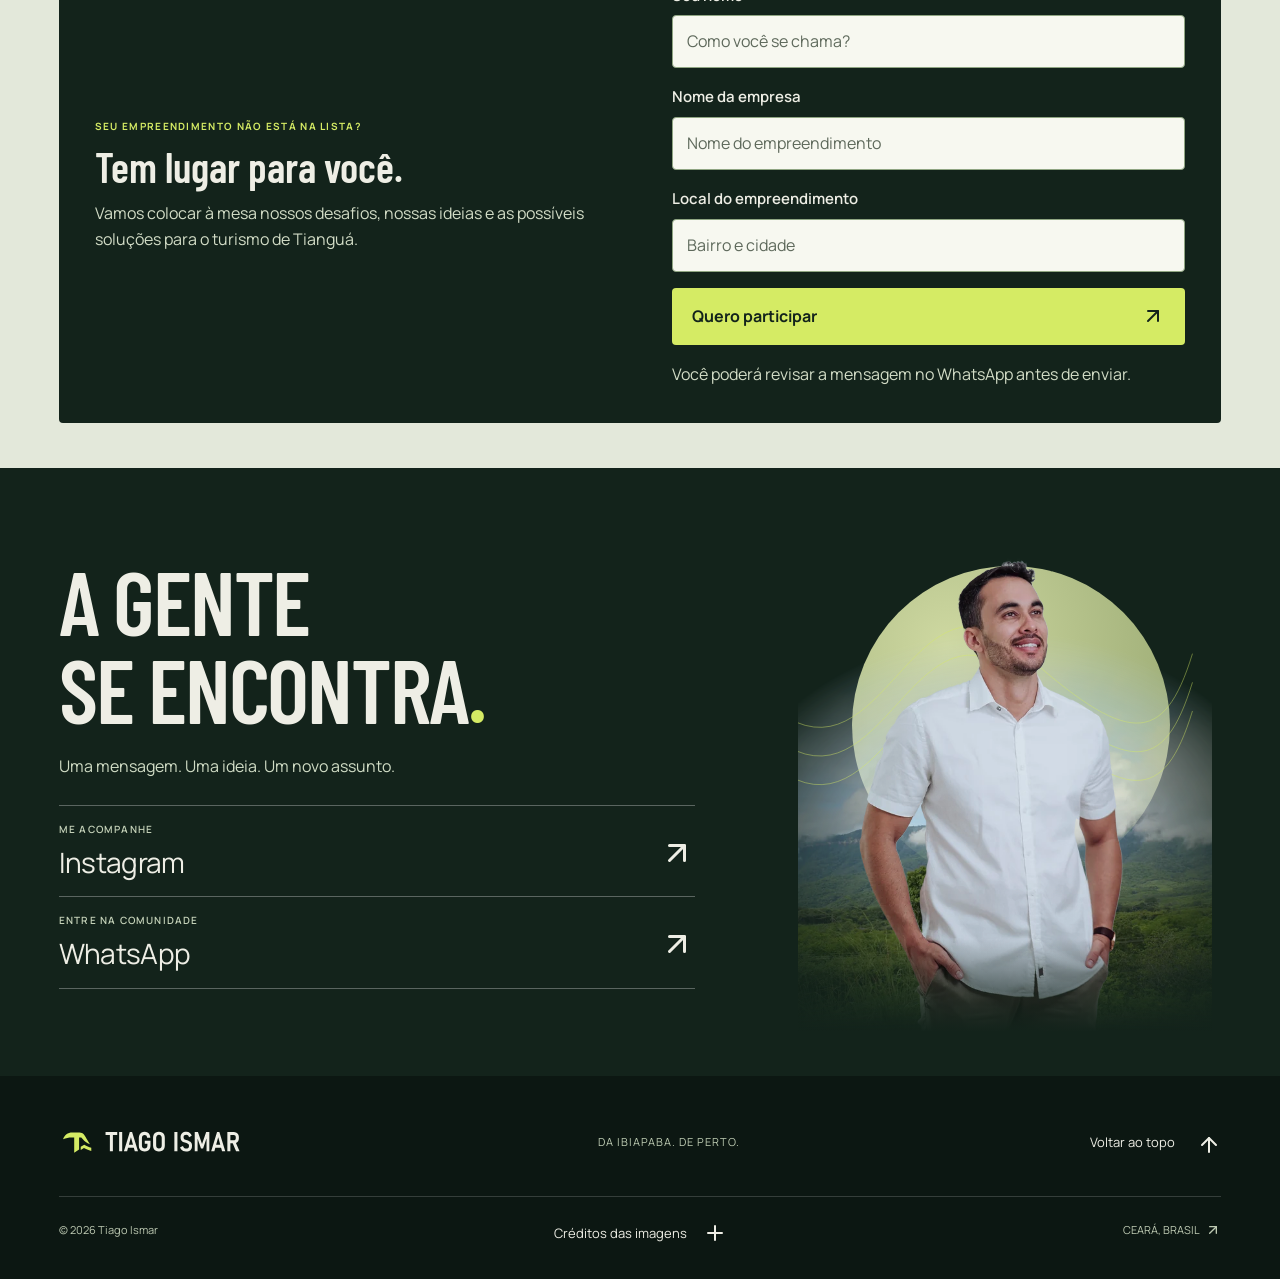
==== commit 7f5edb87: "Add event RSVP for the Tiangua tourism trade meeting" ====
--- a/index.html
+++ b/index.html
@@ -27,10 +27,10 @@
   <link rel="stylesheet" href="./css/styles.css?v=9">
   <link rel="stylesheet" href="./css/motion.css?v=6">
   <link rel="stylesheet" href="./css/hero.css?v=8">
-  <link rel="stylesheet" href="./css/content.css?v=2">
+  <link rel="stylesheet" href="./css/content.css?v=3">
   <link rel="stylesheet" href="./css/mobile.css?v=5" media="(max-width: 1023px)">
   <script src="./js/main.js?v=9" defer></script>
-  <script src="./js/content.js?v=2" defer></script>
+  <script src="./js/content.js?v=3" defer></script>
   <title>Tiago Ismar — Um olhar daqui</title>
 </head>
 <body>
--- a/css/content.css
+++ b/css/content.css
@@ -58,6 +58,70 @@
 .content-detail-facts dd { margin:3px 0 0; font-size:16px; }
 .content-detail-actions { display:flex; flex-wrap:wrap; gap:12px; margin-top:24px; }
 .content-detail-actions a { display:flex; align-items:center; justify-content:space-between; gap:20px; min-height:52px; padding:12px 18px; background:var(--lime); color:var(--forest); font-size:15px; font-weight:700; border-radius:4px; }
+.event-card-rsvp {
+  display:inline-flex;
+  align-items:center;
+  gap:12px;
+  margin-top:14px;
+  padding-bottom:4px;
+  border-bottom:1px solid currentColor;
+  font-size:15px;
+  font-weight:700;
+}
+.content-dialog.is-registration { max-width:720px; }
+.is-registration .content-detail-eyebrow { margin-block:4px 8px; }
+.is-registration h2 { font-size:clamp(33px,7vw,52px); }
+.is-registration .content-detail-description { margin-top:12px; line-height:1.55; }
+.is-registration .content-detail-facts { margin-block:16px; padding-block:12px; gap:10px 20px; }
+.event-rsvp { display:grid; gap:12px; margin-top:16px; }
+.event-rsvp-fields { display:grid; gap:12px; }
+.event-rsvp-field { display:grid; gap:6px; font-size:15px; font-weight:650; min-width:0; }
+.event-rsvp-field input {
+  width:100%;
+  min-height:48px;
+  padding:10px 12px;
+  border:1px solid #acba9e;
+  border-radius:6px;
+  background:#f4f5ed;
+  color:var(--forest);
+  font:inherit;
+  font-size:16px;
+}
+.event-rsvp-field input:focus-visible,.event-rsvp-submit:focus-visible {
+  outline:2px solid var(--lime);
+  outline-offset:3px;
+}
+.event-rsvp-submit {
+  display:flex;
+  align-items:center;
+  justify-content:space-between;
+  gap:12px;
+  min-height:52px;
+  padding:12px 16px;
+  border-radius:6px;
+  background:var(--lime);
+  color:var(--forest);
+  text-align:left;
+  font-size:15px;
+  font-weight:750;
+}
+.event-rsvp-submit:disabled { opacity:.7; cursor:wait; }
+.event-rsvp-retry { margin-top:16px; }
+.event-rsvp-note,.event-rsvp-status { font-size:15px; line-height:1.5; }
+.event-rsvp-note { color:#cbd6c3; }
+.event-rsvp-status:empty { display:none; }
+.event-rsvp-success {
+  display:grid;
+  gap:6px;
+  padding:16px;
+  margin-top:16px;
+  border:1px solid #8da750;
+  border-radius:8px;
+  background:#203525;
+}
+.event-rsvp-success .icon { color:var(--lime); }
+.event-rsvp-success h3 { font-size:20px; }
+.event-rsvp-success p { font-size:15px; }
 .catalog-title { margin-top:32px; padding-top:26px; border-top:1px solid #eeeee530; font:600 36px/1 var(--display); }
 .catalog-grid { display:grid; grid-template-columns:1fr; gap:24px; margin-top:24px; }
 .catalog-item { min-width:0; }
@@ -70,6 +134,9 @@
 @media (min-width:600px) {
   .catalog-grid { grid-template-columns:repeat(2,minmax(0,1fr)); }
   .content-detail-facts { grid-template-columns:repeat(2,minmax(0,1fr)); }
+}
+@media (min-width:768px) {
+  .event-rsvp-fields { grid-template-columns:1fr 1fr; }
 }
 @media (min-width:1024px) {
   .content-section { padding-block:clamp(28px,4svh,56px); }
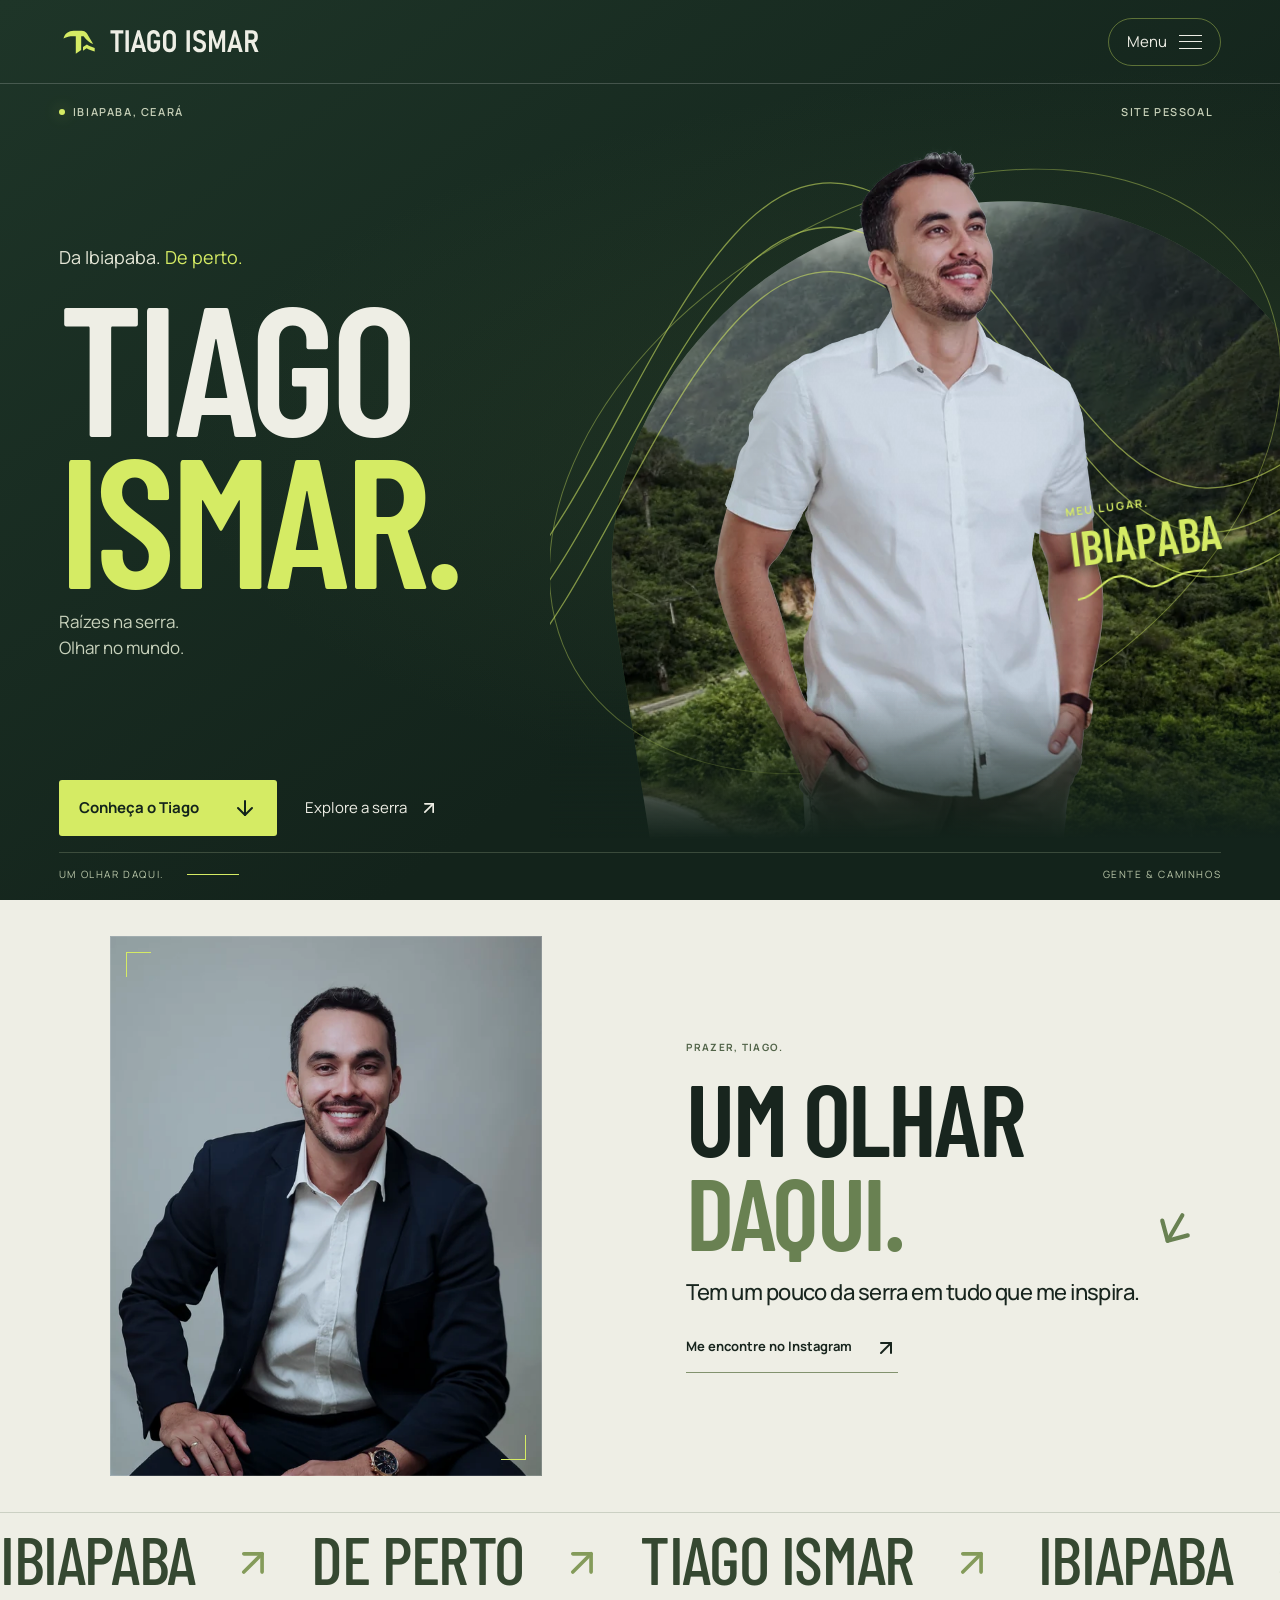
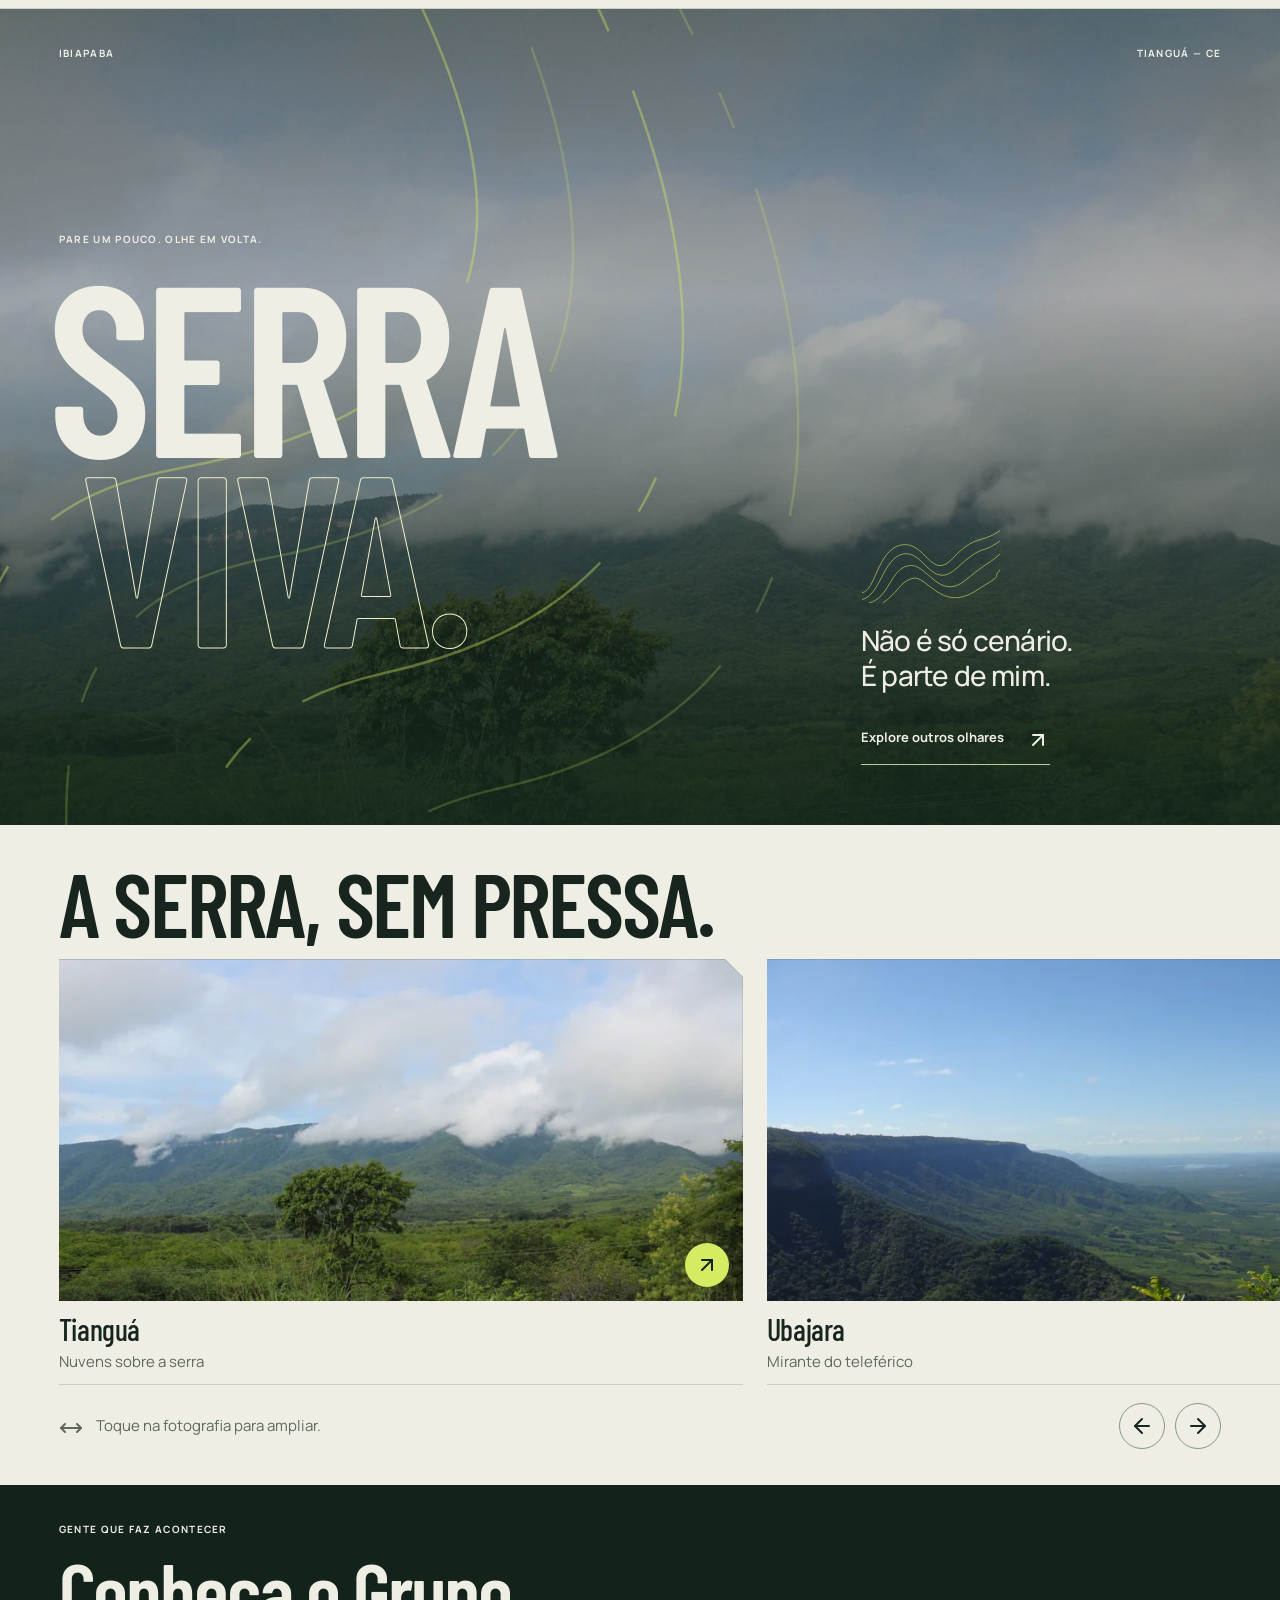
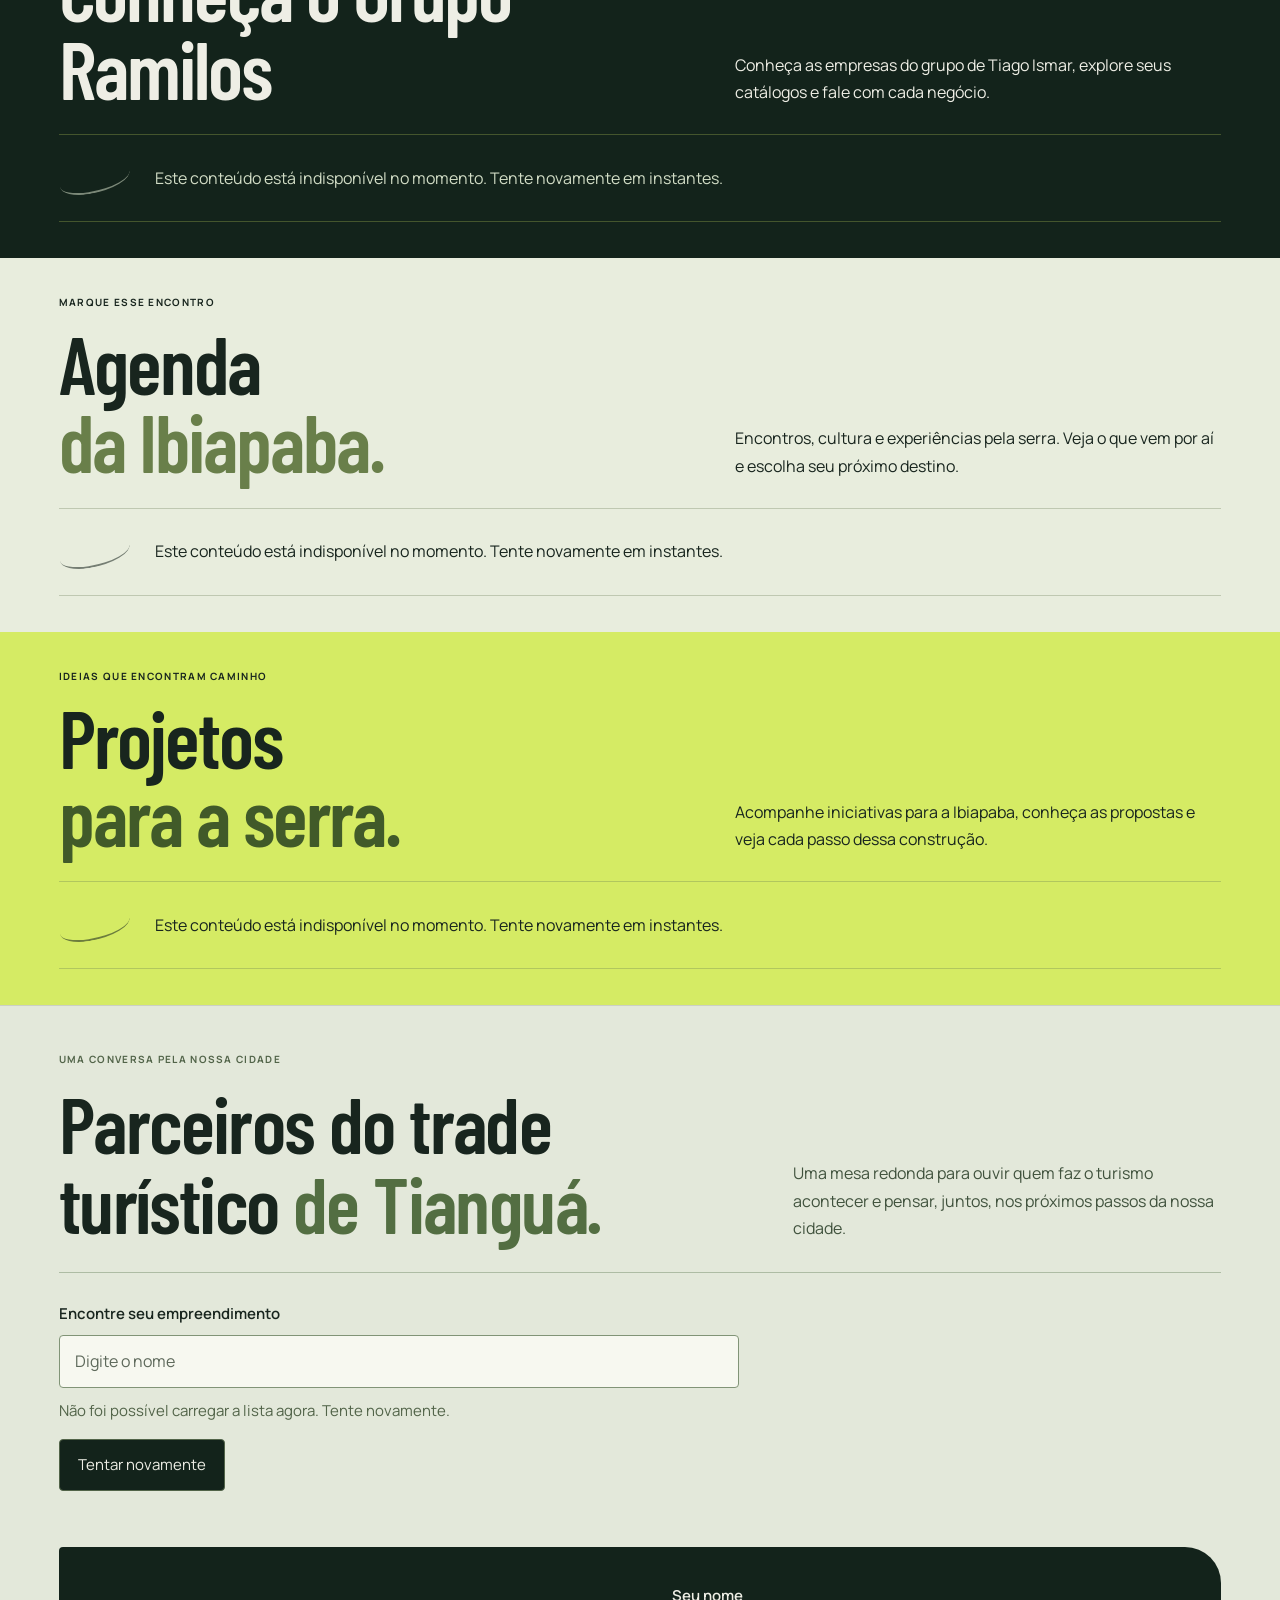
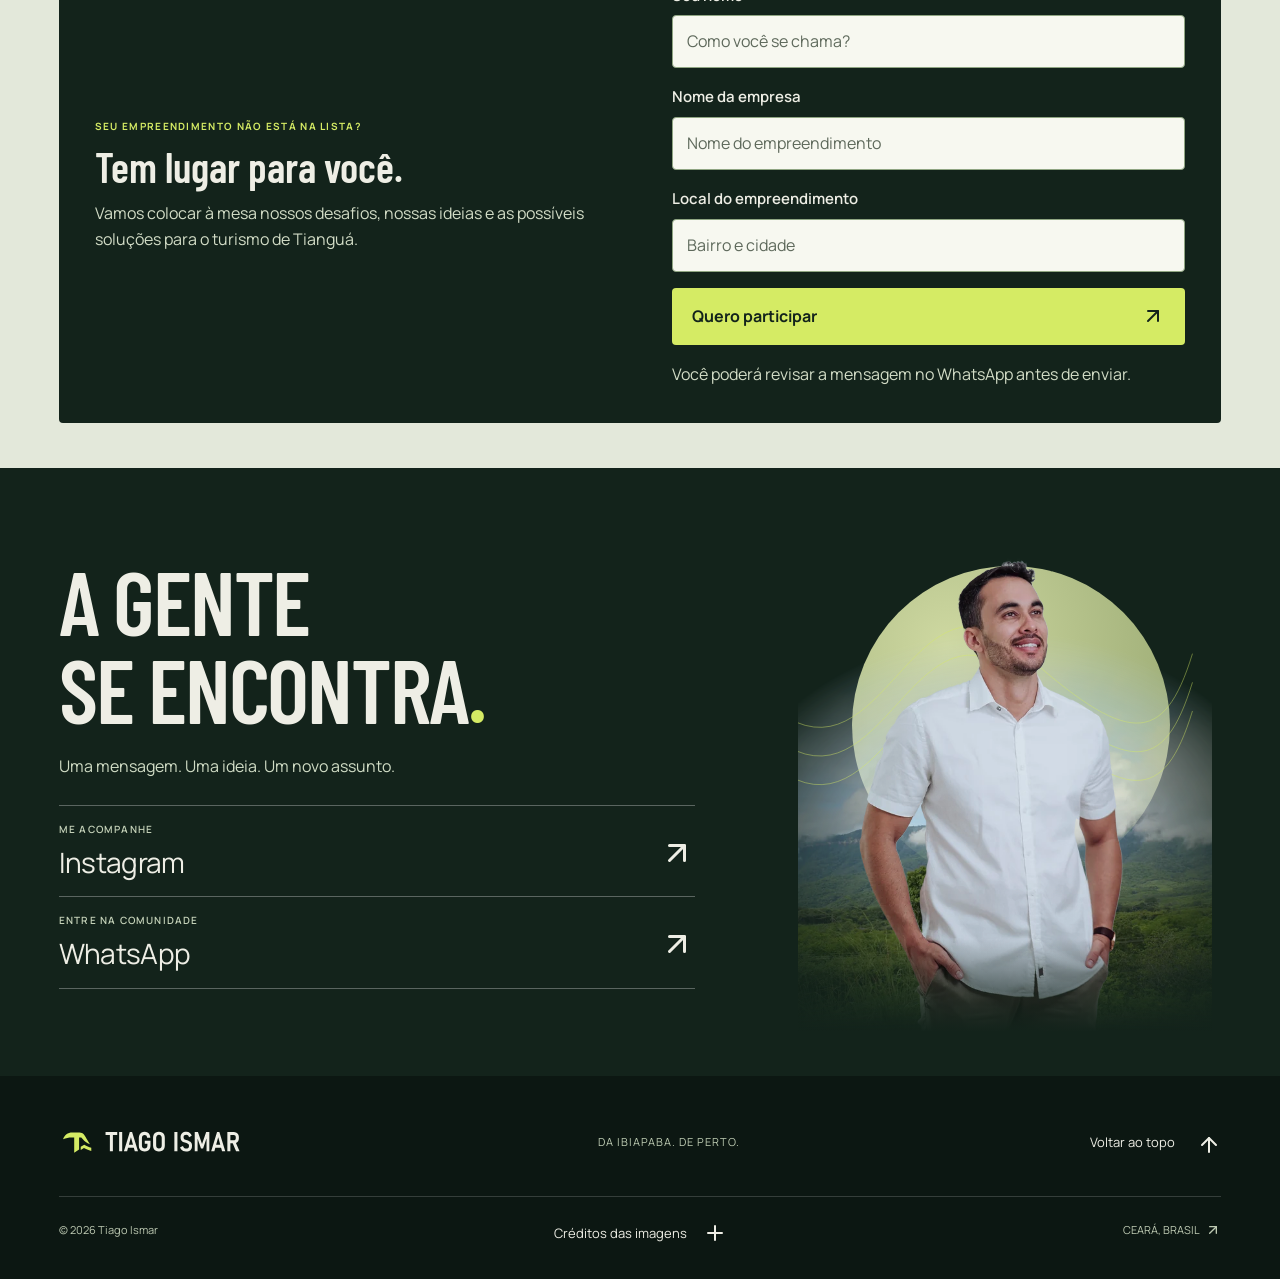
==== commit 565db8b4: "Collect owner contact phones for event RSVPs" ====
--- a/index.html
+++ b/index.html
@@ -27,10 +27,10 @@
   <link rel="stylesheet" href="./css/styles.css?v=9">
   <link rel="stylesheet" href="./css/motion.css?v=6">
   <link rel="stylesheet" href="./css/hero.css?v=8">
-  <link rel="stylesheet" href="./css/content.css?v=3">
+  <link rel="stylesheet" href="./css/content.css?v=4">
   <link rel="stylesheet" href="./css/mobile.css?v=5" media="(max-width: 1023px)">
   <script src="./js/main.js?v=9" defer></script>
-  <script src="./js/content.js?v=3" defer></script>
+  <script src="./js/content.js?v=4" defer></script>
   <title>Tiago Ismar — Um olhar daqui</title>
 </head>
 <body>
--- a/css/content.css
+++ b/css/content.css
@@ -75,6 +75,7 @@
 .is-registration .content-detail-facts { margin-block:16px; padding-block:12px; gap:10px 20px; }
 .event-rsvp { display:grid; gap:12px; margin-top:16px; }
 .event-rsvp-fields { display:grid; gap:12px; }
+.event-rsvp-phone { grid-column:1 / -1; }
 .event-rsvp-field { display:grid; gap:6px; font-size:15px; font-weight:650; min-width:0; }
 .event-rsvp-field input {
   width:100%;
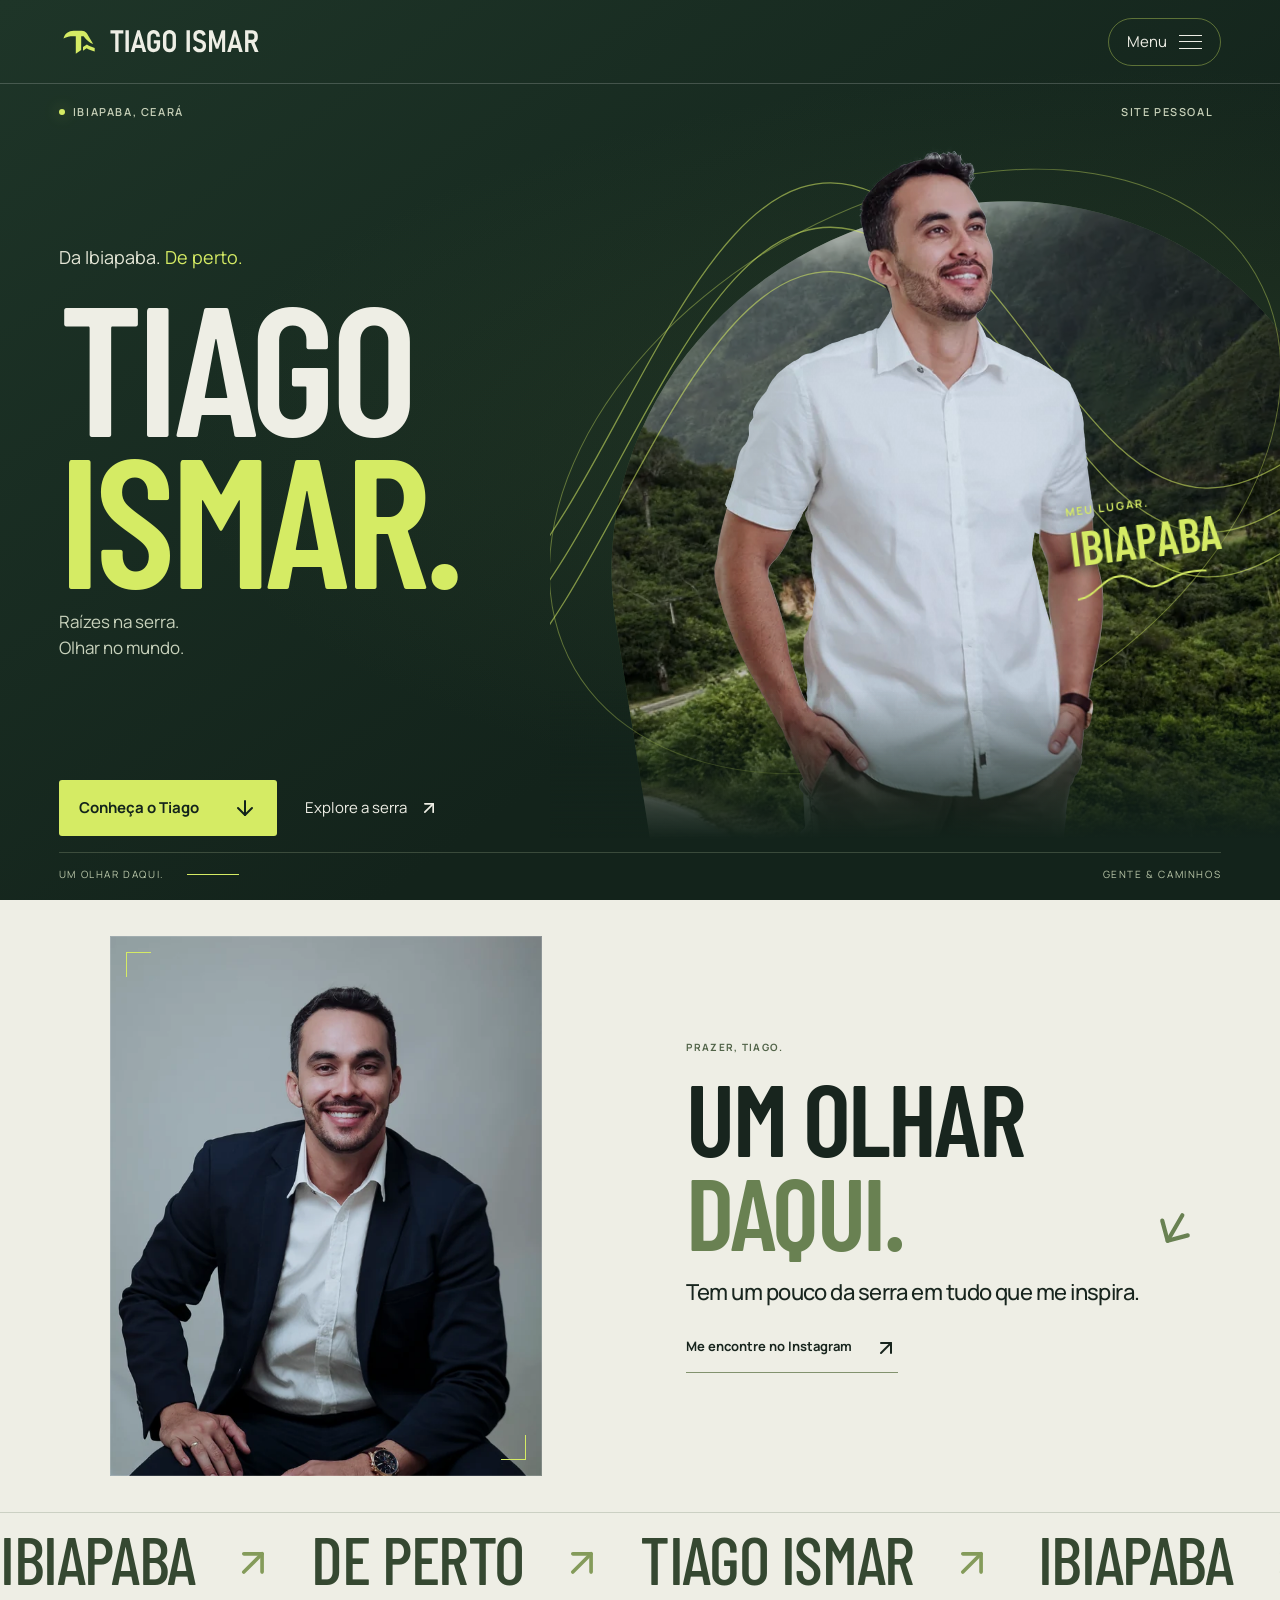
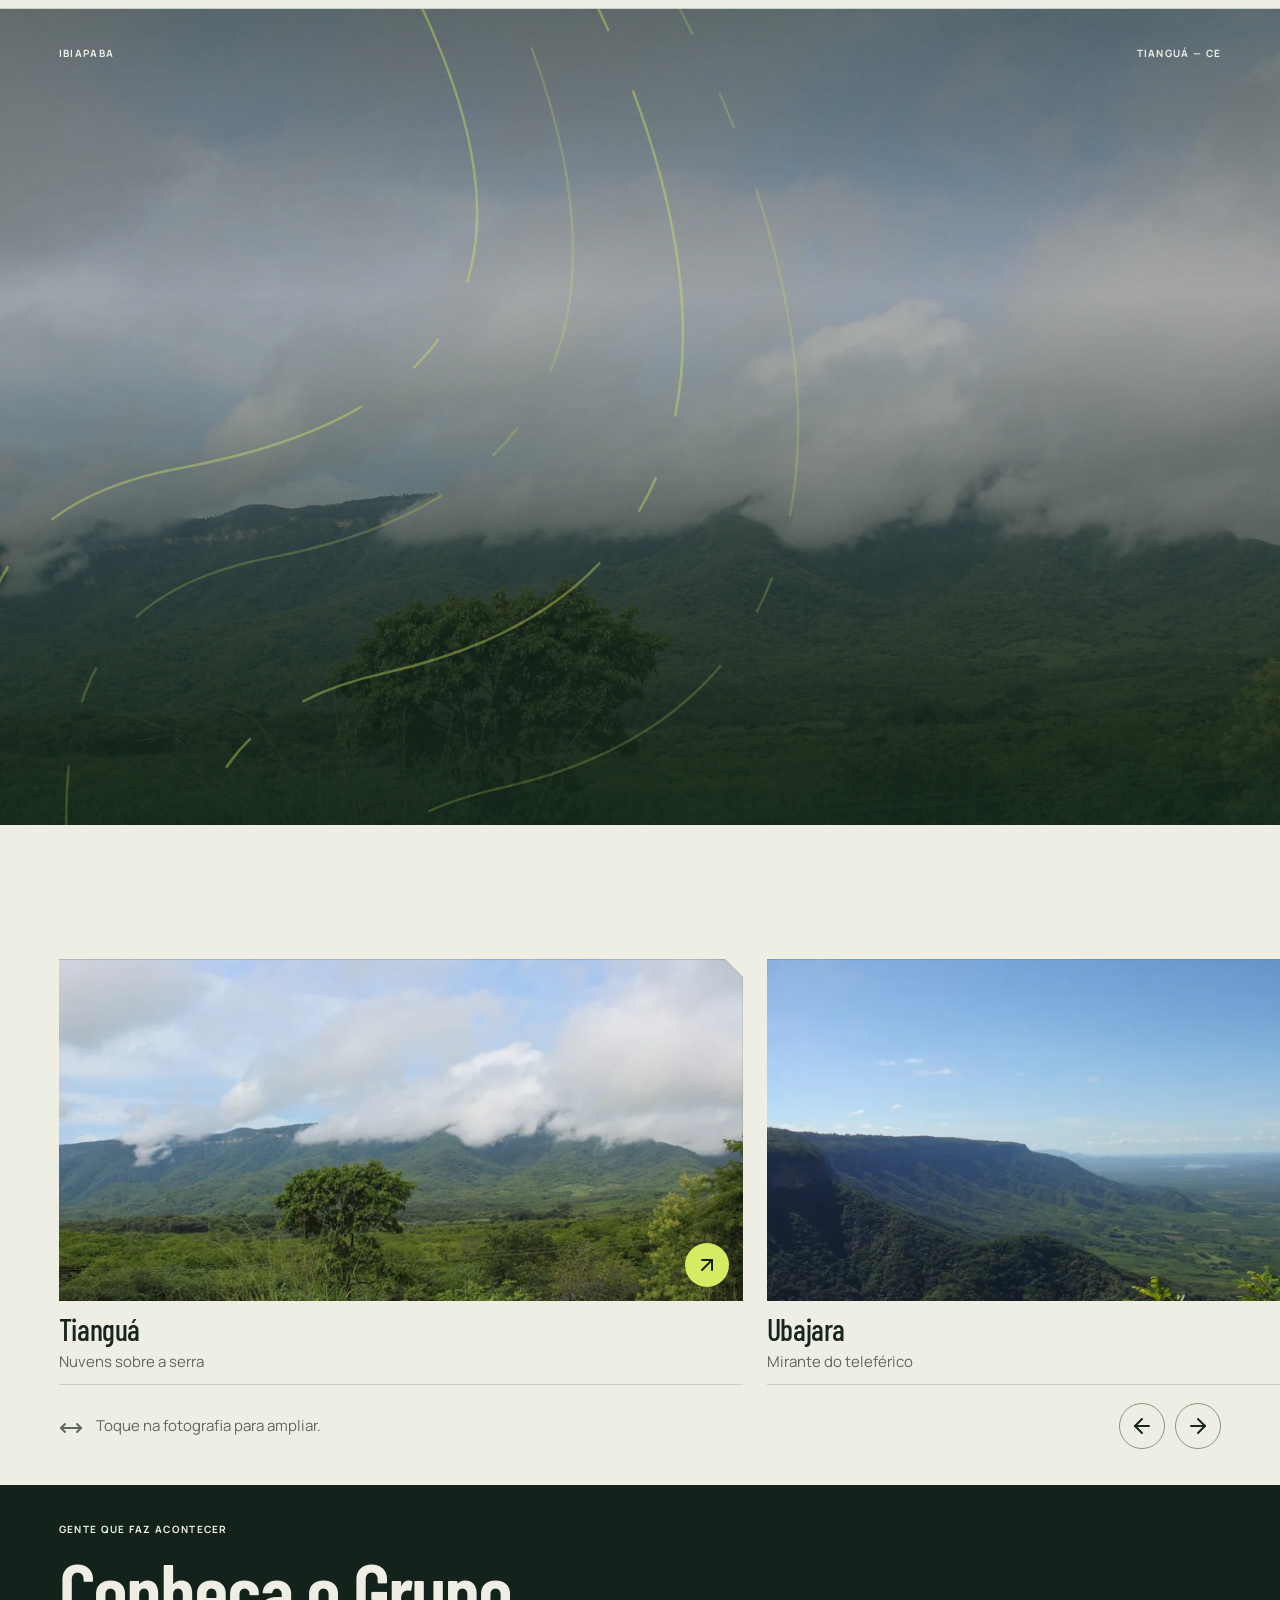
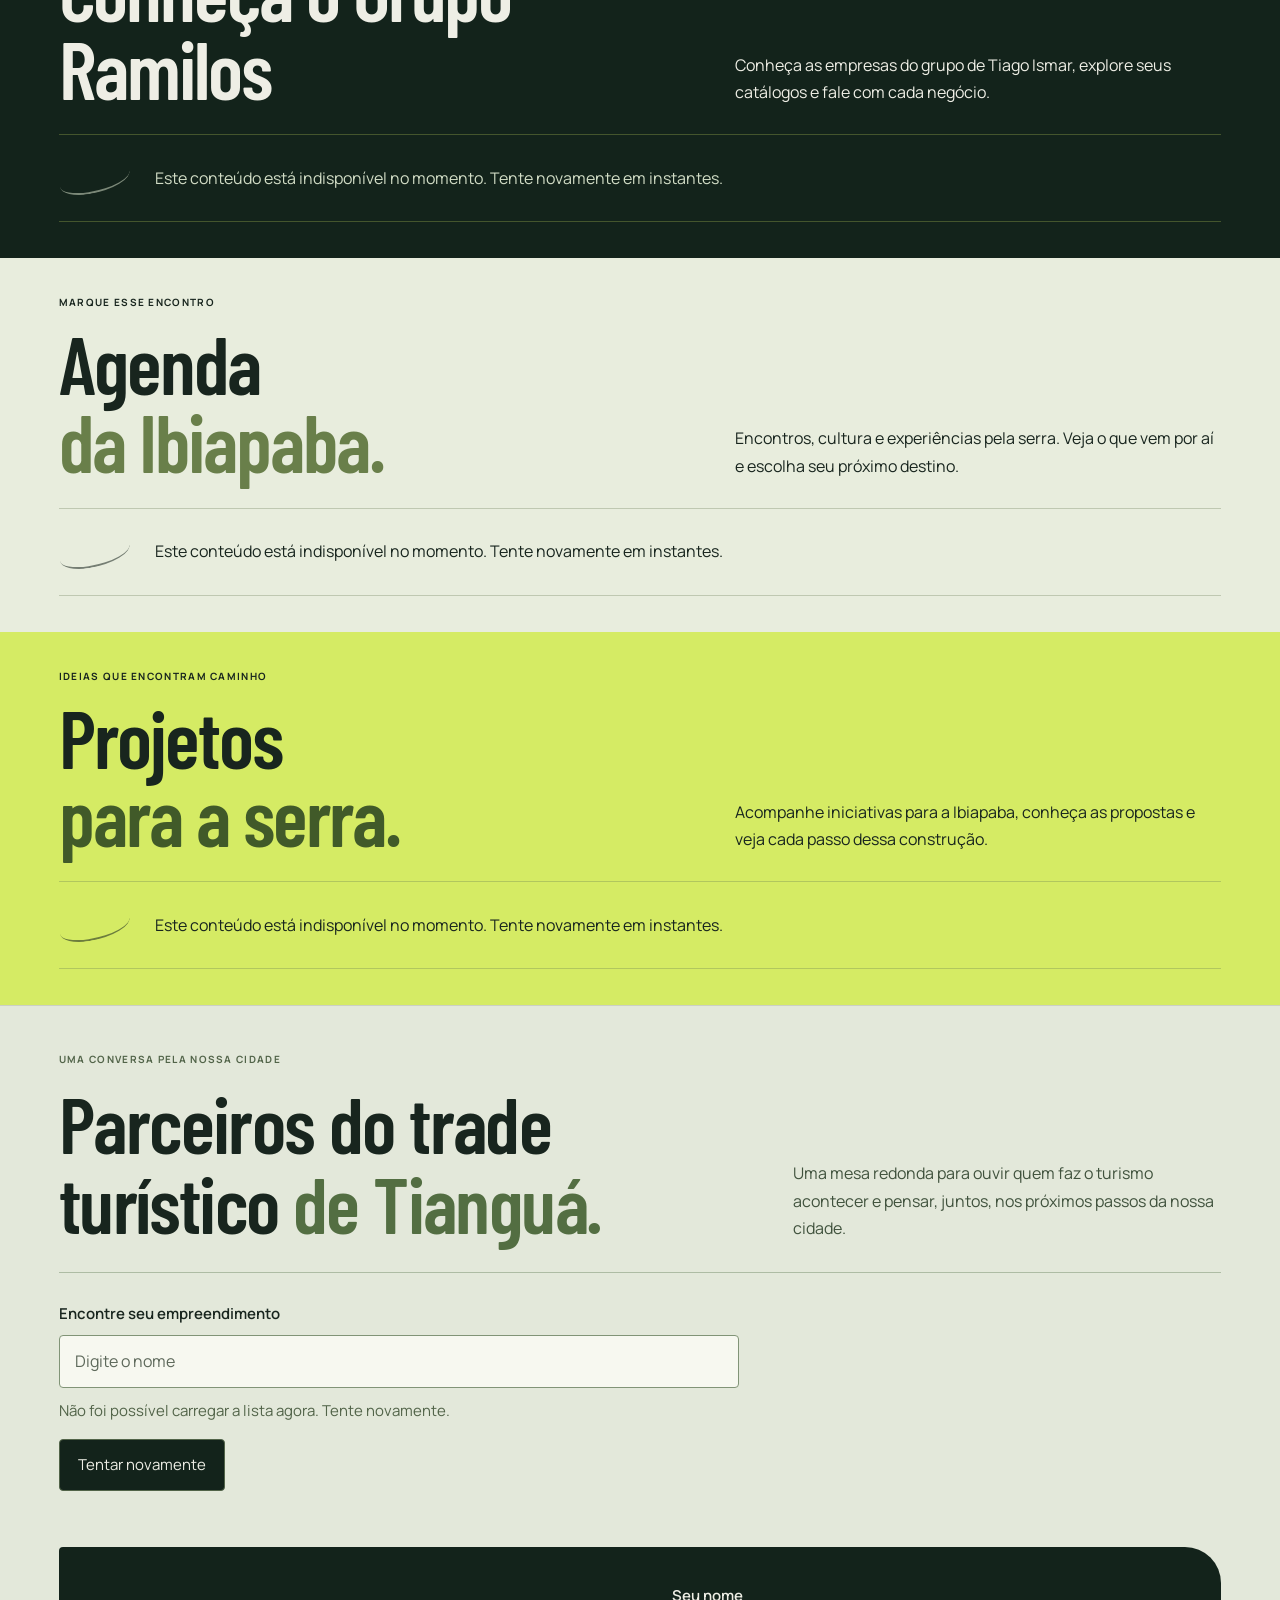
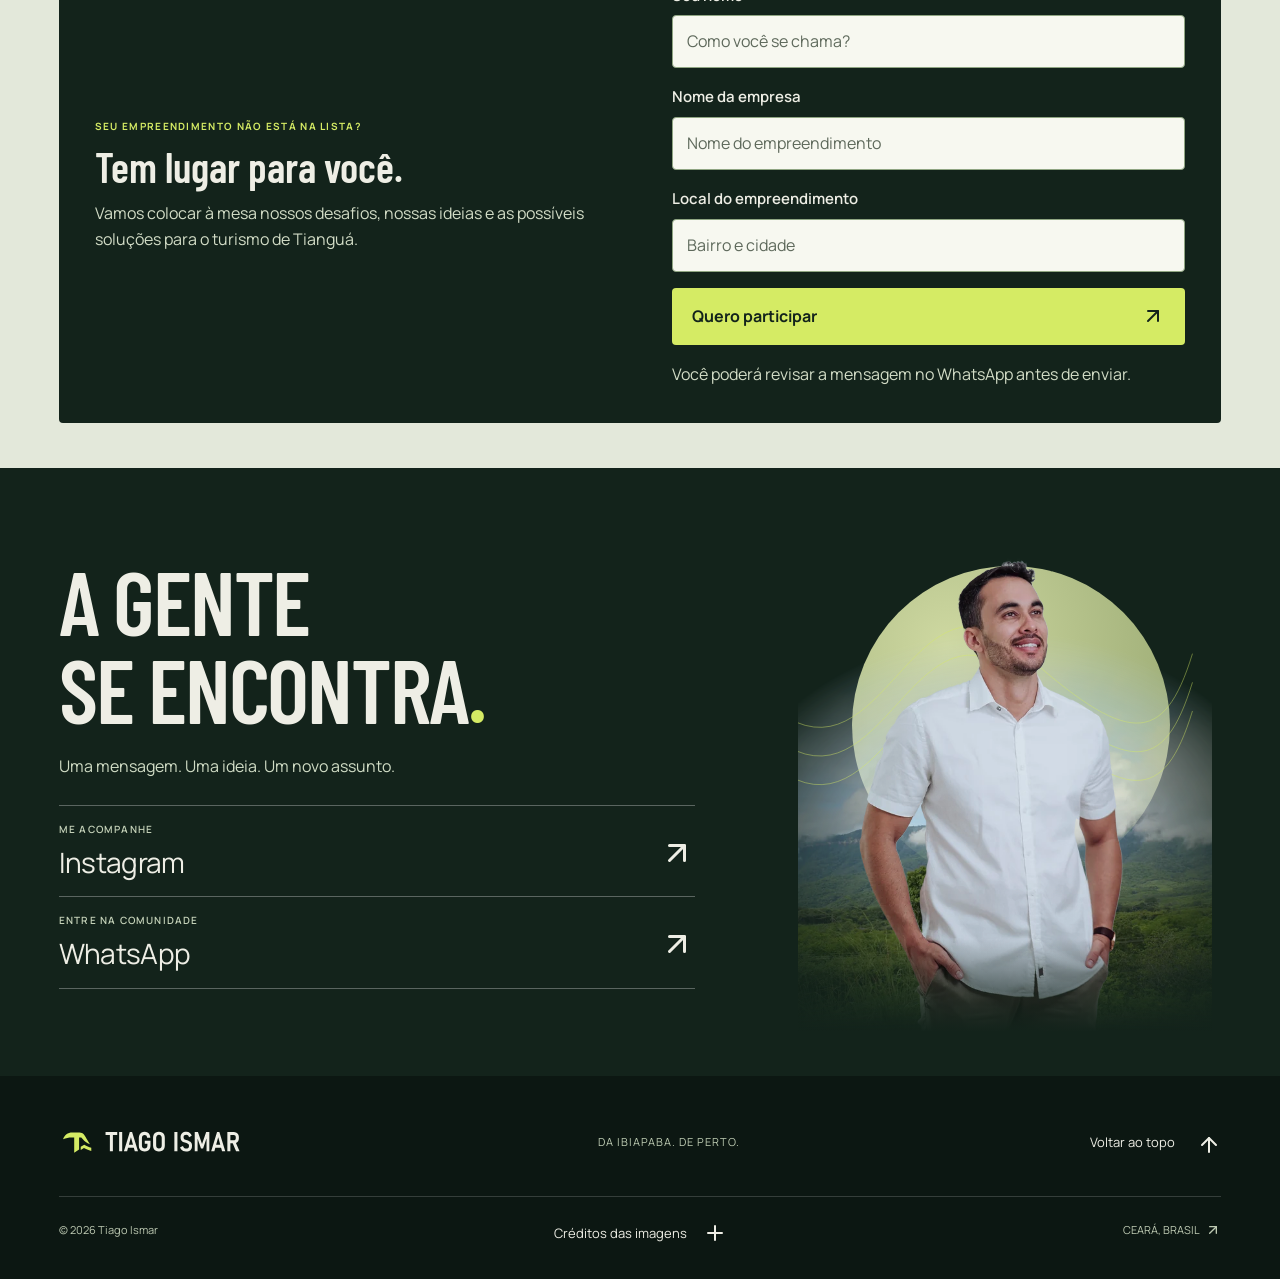
==== commit e513f8e0: "Add reviewed chapel dedications and Pix receipt handoff" ====
--- a/index.html
+++ b/index.html
@@ -27,10 +27,10 @@
   <link rel="stylesheet" href="./css/styles.css?v=9">
   <link rel="stylesheet" href="./css/motion.css?v=6">
   <link rel="stylesheet" href="./css/hero.css?v=8">
-  <link rel="stylesheet" href="./css/content.css?v=4">
+  <link rel="stylesheet" href="./css/content.css?v=5">
   <link rel="stylesheet" href="./css/mobile.css?v=5" media="(max-width: 1023px)">
   <script src="./js/main.js?v=9" defer></script>
-  <script src="./js/content.js?v=4" defer></script>
+  <script src="./js/content.js?v=5" defer></script>
   <title>Tiago Ismar — Um olhar daqui</title>
 </head>
 <body>
@@ -278,5 +278,50 @@
   <footer class="site-footer"><div class="shell footer-top"><a class="brand" href="#inicio" aria-label="Tiago Ismar, voltar ao início"><img class="brand-logo" src="./assets/brand/tiago-ismar-logo-light.svg?v=8" alt="" width="588" height="124"></a><span>DA IBIAPABA. DE PERTO.</span><a href="#inicio" class="back-top">Voltar ao topo <span aria-hidden="true"><svg class="icon lucide lucide-arrow-up" width="24" height="24" viewBox="0 0 24 24" fill="none" stroke="currentColor" stroke-width="2" stroke-linecap="round" stroke-linejoin="round" aria-hidden="true" focusable="false"><use href="./assets/icons/lucide.svg?v=1#arrow-up"></use></svg></span></a></div><div class="shell footer-bottom"><span>© <span id="year">2026</span> Tiago Ismar</span><details class="image-credits"><summary>Créditos das imagens <span aria-hidden="true"><svg class="icon lucide lucide-plus" width="24" height="24" viewBox="0 0 24 24" fill="none" stroke="currentColor" stroke-width="2" stroke-linecap="round" stroke-linejoin="round" aria-hidden="true" focusable="false"><use href="./assets/icons/lucide.svg?v=1#plus"></use></svg></span></summary><div id="credits-content"><p><a href="https://commons.wikimedia.org/wiki/File:Nevasca_no_Cear%C3%A1.JPG" target="_blank" rel="noopener noreferrer">Tianguá — Nuvens sobre a serra</a>. Moacir Ximenes · <a href="https://creativecommons.org/licenses/by-sa/4.0/" target="_blank" rel="noopener noreferrer">CC BY-SA 4.0</a>.</p><p><a href="https://commons.wikimedia.org/wiki/File:Mirante_do_Parque_Nacional_de_Ubajara.jpg" target="_blank" rel="noopener noreferrer">Ubajara — Mirante do teleférico</a>. AlexCarvalho82 · <a href="https://creativecommons.org/licenses/by-sa/3.0" target="_blank" rel="noopener noreferrer">CC BY-SA 3.0</a>.</p><p><a href="https://commons.wikimedia.org/wiki/File:Vi%C3%A7osa_Cear%C3%A1_10.jpg" target="_blank" rel="noopener noreferrer">Viçosa do Ceará — Igreja do Céu</a>. Adrian Michael · <a href="https://creativecommons.org/licenses/by/4.0" target="_blank" rel="noopener noreferrer">CC BY 4.0</a>.</p><p><a href="https://commons.wikimedia.org/wiki/File:As_predra_grande.jpg" target="_blank" rel="noopener noreferrer">Guaraciaba do Norte — Formações rochosas</a>. Descobertaceara · <a href="https://creativecommons.org/licenses/by-sa/4.0" target="_blank" rel="noopener noreferrer">CC BY-SA 4.0</a>.</p><p><a href="https://commons.wikimedia.org/wiki/File:Santu%C3%A1rio_de_F%C3%A1tima_-_Serra_Grande.jpg" target="_blank" rel="noopener noreferrer">São Benedito — Santuário de Fátima</a>. Brenno 019 · <a href="https://creativecommons.org/licenses/by-sa/4.0" target="_blank" rel="noopener noreferrer">CC BY-SA 4.0</a>.</p><p><a href="https://commons.wikimedia.org/wiki/File:Ibiapina.jpg" target="_blank" rel="noopener noreferrer">Ibiapina — A serra entre nuvens</a>. Roney Souza · <a href="https://creativecommons.org/licenses/by-sa/4.0" target="_blank" rel="noopener noreferrer">CC BY-SA 4.0</a>.</p><p><a href="https://williammorrisdavis.uvanet.br/index.php/revistageomorfologia/article/view/288" target="_blank" rel="noopener noreferrer">Croatá — O relevo de Croatá</a>. Bruna Lima Carvalho · <a href="https://creativecommons.org/licenses/by/4.0/" target="_blank" rel="noopener noreferrer">CC BY 4.0</a>.</p><p><a href="https://www.repositorio.editorasertaocult.com.br/index.php/omp/catalog/book/41" target="_blank" rel="noopener noreferrer">Carnaubal — Cachoeira Park: marcas do tempo</a>. Maria Somália Sales Viana · <a href="https://creativecommons.org/licenses/by-nc-sa/4.0/" target="_blank" rel="noopener noreferrer">CC BY-NC-SA 4.0</a>.</p><p><a href="https://commons.wikimedia.org/wiki/File:Bica_do_Ipu_-_panoramio_(16).jpg" target="_blank" rel="noopener noreferrer">Ipu — Bica do Ipu</a>. MACÍLIO GOMES · <a href="https://creativecommons.org/licenses/by/3.0" target="_blank" rel="noopener noreferrer">CC BY 3.0</a>.</p><p><a href="https://commons.wikimedia.org/wiki/File:Igreja_Matriz_de_Ipueiras.JPG" target="_blank" rel="noopener noreferrer">Ipueiras — Igreja Matriz</a>. Renato · <a href="https://creativecommons.org/licenses/by-sa/4.0" target="_blank" rel="noopener noreferrer">CC BY-SA 4.0</a>.</p><p><a href="https://commons.wikimedia.org/wiki/File:Copernicia_prunifera_-_Paulo_Nogueira_-_718993639.jpeg" target="_blank" rel="noopener noreferrer">Mucambo — Pôr do sol entre carnaúbas</a>. Paulo Nogueira · <a href="https://creativecommons.org/licenses/by/4.0/" target="_blank" rel="noopener noreferrer">CC BY 4.0</a>.</p><p><a href="https://commons.wikimedia.org/wiki/File:Igreja_matriz_frecheirinha.JPG" target="_blank" rel="noopener noreferrer">Frecheirinha — Igreja Matriz</a>. Derbsonfrota · <a href="https://creativecommons.org/licenses/by-sa/3.0/" target="_blank" rel="noopener noreferrer">CC BY-SA 3.0</a>.</p><p><a href="https://agenciaeconordeste.com.br/agroecologia/agricultores-familiares-sao-estimulados-na-convivencia-com-o-semiarido/" target="_blank" rel="noopener noreferrer">Graça — Comunidade Rural de Corredor</a>. Iago Barreto / Eco Nordeste · <a href="https://creativecommons.org/licenses/by-nc-nd/4.0/" target="_blank" rel="noopener noreferrer">CC BY-NC-ND 4.0</a>.</p><p><a href="https://www.repositorio.editorasertaocult.com.br/index.php/omp/catalog/book/41" target="_blank" rel="noopener noreferrer">Pacujá — Sítio Floresta</a>. Maria Somália Sales Viana · <a href="https://creativecommons.org/licenses/by-nc-sa/4.0/" target="_blank" rel="noopener noreferrer">CC BY-NC-SA 4.0</a>.</p><p><a href="https://commons.wikimedia.org/wiki/File:Reriutaba_-_State_of_Cear%C3%A1,_Brazil_-_panoramio_(24).jpg" target="_blank" rel="noopener noreferrer">Reriutaba — Entre caminhos e serra</a>. cicerobrunob@gmail.c… · <a href="https://creativecommons.org/licenses/by-sa/3.0" target="_blank" rel="noopener noreferrer">CC BY-SA 3.0</a>.</p><p><a href="https://commons.wikimedia.org/wiki/File:Bica_Encantada_panorama.jpg" target="_blank" rel="noopener noreferrer">Pires Ferreira — Cachoeira Encantada</a>. FRANCISCO FELIPE FARIAS DA SILVA · <a href="https://creativecommons.org/licenses/by-sa/4.0" target="_blank" rel="noopener noreferrer">CC BY-SA 4.0</a>.</p><p>Fotografias otimizadas para a web. Imagens sob licença sem derivações são exibidas integralmente, sem filtros ou cortes. As demais podem receber recorte responsivo e mantêm a licença indicada no crédito. Retratos de Tiago Ismar fornecidos pelo seu acervo; a composição usa a fotografia original com máscara de recorte, sem geração ou retoque de rosto.</p></div></details><span class="footer-location">CEARÁ, BRASIL <svg class="icon lucide lucide-arrow-up-right" width="24" height="24" viewBox="0 0 24 24" fill="none" stroke="currentColor" stroke-width="2" stroke-linecap="round" stroke-linejoin="round" aria-hidden="true" focusable="false"><use href="./assets/icons/lucide.svg?v=1#arrow-up-right"></use></svg></span></div></footer>
   <dialog id="photo-dialog" class="photo-dialog" aria-label="Fotografia ampliada da Ibiapaba"><button type="button" data-dialog-close aria-label="Fechar fotografia">Fechar <span aria-hidden="true"><svg class="icon lucide lucide-x" width="24" height="24" viewBox="0 0 24 24" fill="none" stroke="currentColor" stroke-width="2" stroke-linecap="round" stroke-linejoin="round" aria-hidden="true" focusable="false"><use href="./assets/icons/lucide.svg?v=1#x"></use></svg></span></button><img data-dialog-image alt=""><p data-dialog-caption></p></dialog>
   <dialog id="content-dialog" class="content-dialog" aria-labelledby="content-dialog-title"><div class="content-dialog-bar"><button type="button" data-content-close>Fechar <svg class="icon" viewBox="0 0 24 24" aria-hidden="true"><use href="./assets/icons/lucide.svg?v=1#x"></use></svg></button></div><div class="content-dialog-body" data-content-detail></div></dialog>
+  <template id="chapel-registration">
+    <div class="chapel-registration">
+      <header class="chapel-heading">
+        <p class="content-detail-eyebrow">Caminho da Fé</p>
+        <h2 id="content-dialog-title"></h2>
+      </header>
+      <section data-chapel-step="entry">
+        <figure class="chapel-figure">
+          <img src="./assets/projects/capela-fatima/altar.webp" width="1250" height="810" alt="Altar da capela entre duas janelas em arco, sob o forro de madeira." loading="lazy">
+          <figcaption>Interior proposto · Anteprojeto de Mariana Kazze</figcaption>
+        </figure>
+        <p class="chapel-description"></p>
+        <form class="event-rsvp" method="post">
+          <div class="event-rsvp-fields">
+            <label class="event-rsvp-field">Seu nome<input name="name" autocomplete="name" maxlength="120" required></label>
+            <label class="event-rsvp-field">Nome para a homenagem na capela<input name="tribute_name" autocomplete="off" maxlength="120" required aria-describedby="chapel-spelling"></label>
+          </div>
+          <p id="chapel-spelling" class="event-rsvp-note">Escreva o nome como você quer que apareça na capela, com os acentos e sobrenomes.</p>
+          <button class="event-rsvp-submit" type="submit">Revisar os nomes</button>
+        </form>
+      </section>
+      <section data-chapel-step="review" hidden>
+        <h3 tabindex="-1">Confira a grafia da homenagem</h3>
+        <dl class="chapel-review"><dt>Nome para a capela</dt><dd data-tribute></dd><dt>Quem está se inscrevendo</dt><dd data-participant></dd></dl>
+        <p class="event-rsvp-note">Ao confirmar, os dois nomes ficam registrados com a organização. Philippe confirma sua participação depois de conferir o comprovante.</p>
+        <div class="chapel-actions">
+          <button class="chapel-secondary" type="button" data-edit>Corrigir os nomes</button>
+          <button class="event-rsvp-submit" type="button" data-confirm>Confirmar grafia e ver Pix</button>
+        </div>
+        <p role="status" class="event-rsvp-status" data-signup-status></p>
+      </section>
+      <section data-chapel-step="payment" hidden>
+        <h3 tabindex="-1">Inscrição registrada</h3>
+        <p>Sua homenagem ficou registrada como <strong data-saved-tribute></strong>.</p>
+        <div class="chapel-pix">
+          <p>Contribuição por benfeitor <strong>R$ 1.000,00</strong></p>
+          <label class="event-rsvp-field">Chave Pix por e-mail<input data-pix readonly value="lippe_ramos@hotmail.com" spellcheck="false"></label>
+          <button class="chapel-secondary" type="button" data-copy>Copiar chave Pix</button>
+          <p class="event-rsvp-status" role="status" data-copy-status></p>
+        </div>
+        <p>Depois do Pix, envie a mensagem e anexe o comprovante na conversa com Philippe Ramos. Ele confirmará o recebimento por lá.</p>
+        <a class="event-rsvp-submit" data-receipt target="_blank" rel="noopener noreferrer">Enviar comprovante pelo WhatsApp</a>
+      </section>
+    </div>
+  </template>
 </body>
 </html>
--- a/css/content.css
+++ b/css/content.css
@@ -123,6 +123,28 @@
 .event-rsvp-success .icon { color:var(--lime); }
 .event-rsvp-success h3 { font-size:20px; }
 .event-rsvp-success p { font-size:15px; }
+.chapel-registration { --chapel-gold:#ead4a5; }
+.chapel-heading .content-detail-eyebrow { margin-top:0; color:var(--chapel-gold); }
+.chapel-registration section { display:grid; gap:16px; margin-top:18px; }
+.chapel-registration section[hidden] { display:none; }
+.chapel-registration p { font-size:16px; line-height:1.55; overflow-wrap:anywhere; }
+.chapel-registration h3 { font:600 clamp(27px,4vw,38px)/1.12 var(--display); }
+.chapel-registration h3:focus { outline:none; }
+.chapel-figure { margin:0; }
+.chapel-figure img { display:block; width:100%; height:clamp(145px,25svh,225px); object-fit:cover; object-position:50% 53%; border-radius:4px 30px 4px 4px; }
+.chapel-figure figcaption { margin-top:5px; color:#cfccbc; font-size:15px; }
+.chapel-registration .event-rsvp { margin-top:0; }
+.chapel-review,.chapel-pix { display:grid; gap:8px; margin:0; padding:clamp(16px,4vw,26px); border:1px solid #ac956e8c; border-radius:5px 25px 5px 5px; background:#273328; }
+.chapel-review dt { color:var(--chapel-gold); font-size:15px; }
+.chapel-review dd { margin:0; font-size:17px; overflow-wrap:anywhere; white-space:pre-wrap; }
+.chapel-review [data-tribute] { padding-bottom:12px; font:500 clamp(29px,5vw,44px)/1.12 var(--display); }
+.chapel-actions { display:flex; flex-wrap:wrap; gap:10px; }
+.chapel-actions button { flex:1 1 210px; }
+.chapel-secondary { min-height:48px; padding:10px 16px; border:1px solid var(--chapel-gold); border-radius:6px; color:var(--chapel-gold); background:transparent; font:inherit; font-size:15px; }
+.chapel-registration .event-rsvp-submit { background:var(--chapel-gold); }
+.chapel-pix p>strong { display:block; font:600 30px/1.2 var(--display); }
+.chapel-secondary:focus-visible,.chapel-registration a:focus-visible { outline:2px solid var(--chapel-gold); outline-offset:3px; }
+.chapel-registration [data-saved-tribute] { white-space:pre-wrap; }
 .catalog-title { margin-top:32px; padding-top:26px; border-top:1px solid #eeeee530; font:600 36px/1 var(--display); }
 .catalog-grid { display:grid; grid-template-columns:1fr; gap:24px; margin-top:24px; }
 .catalog-item { min-width:0; }
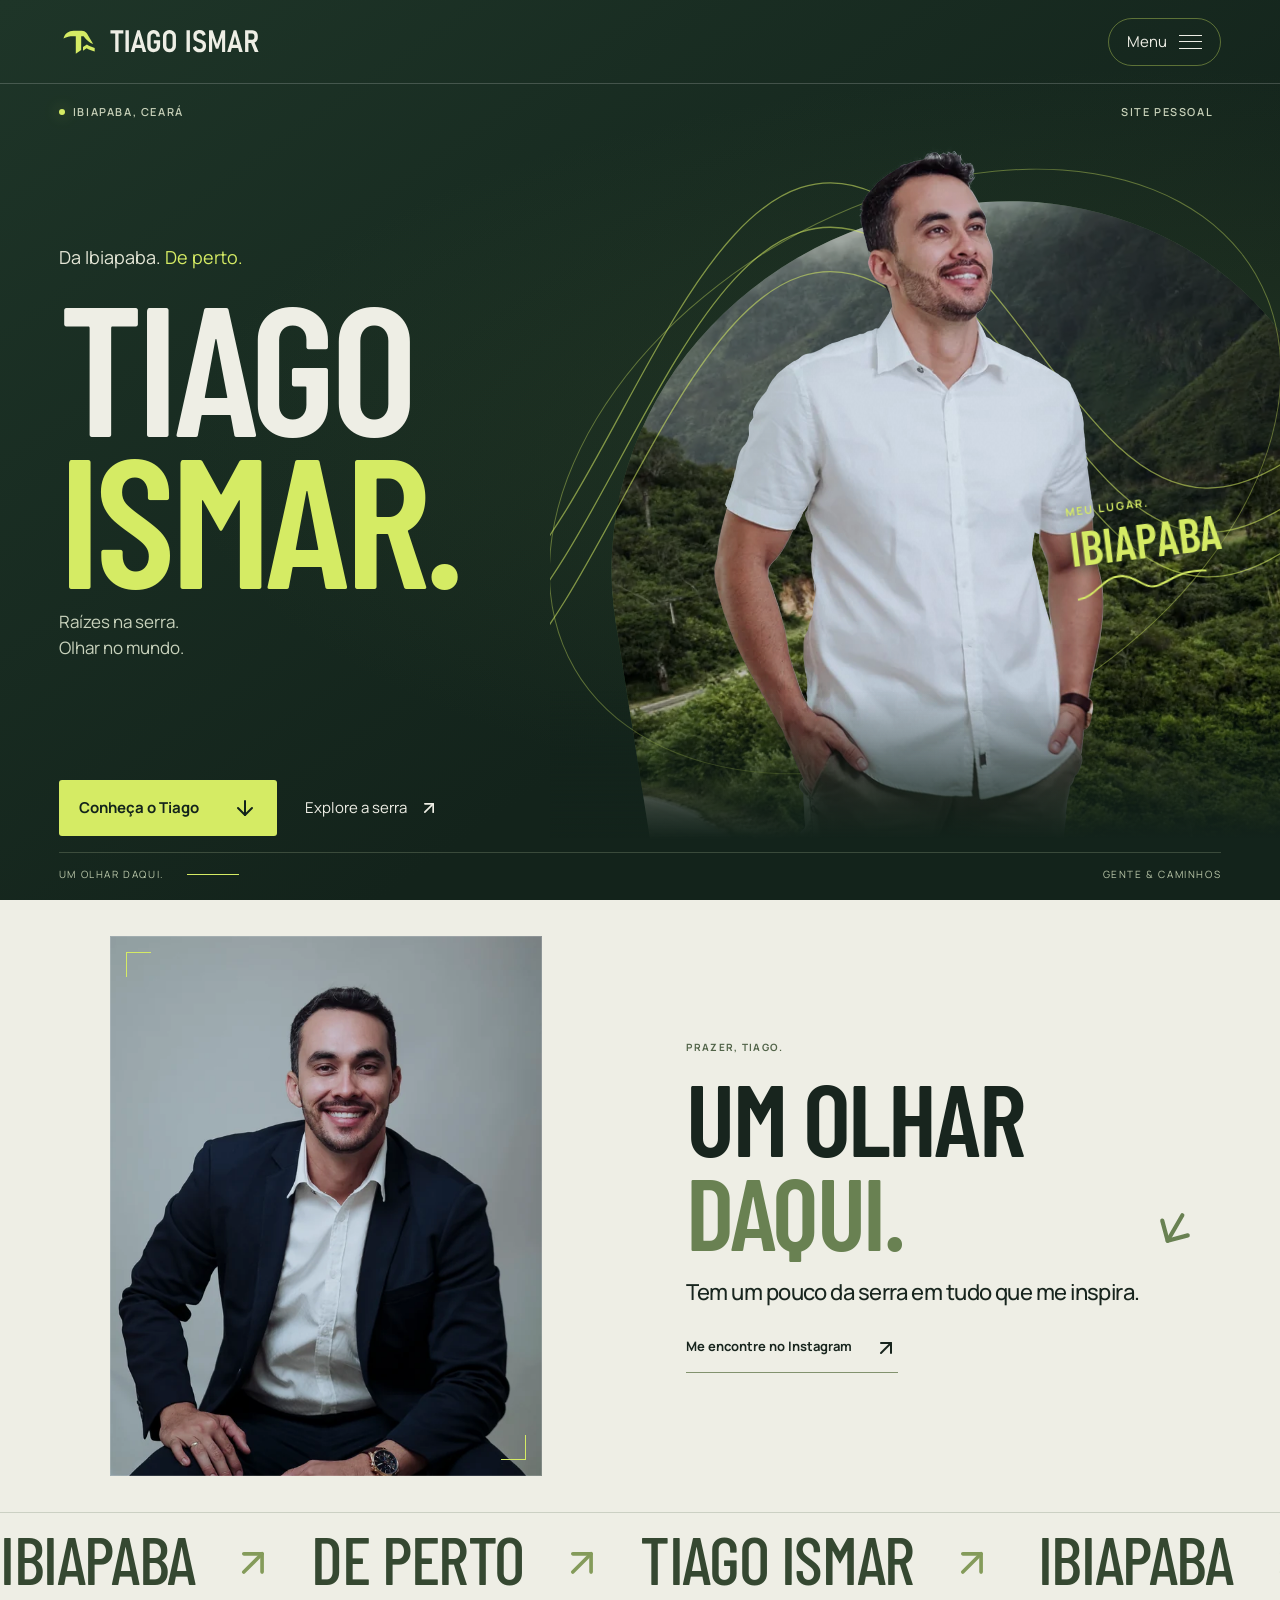
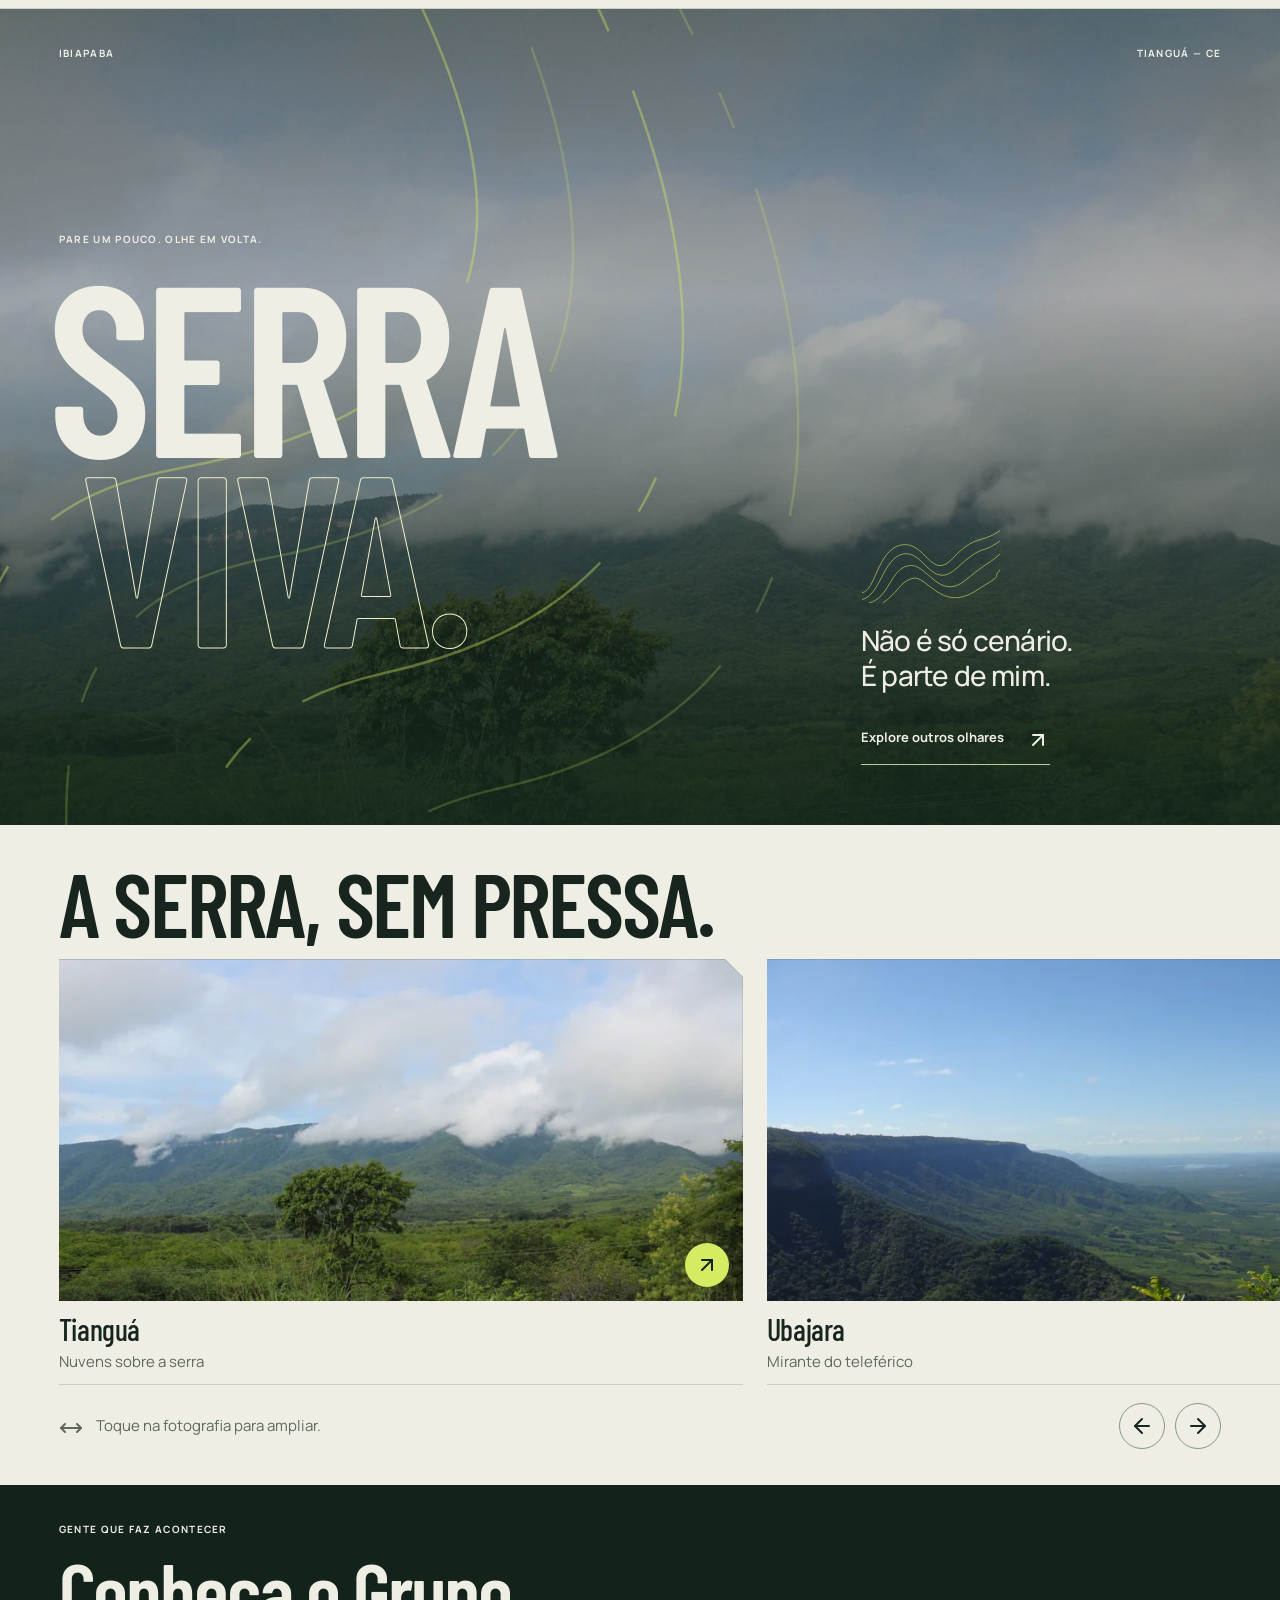
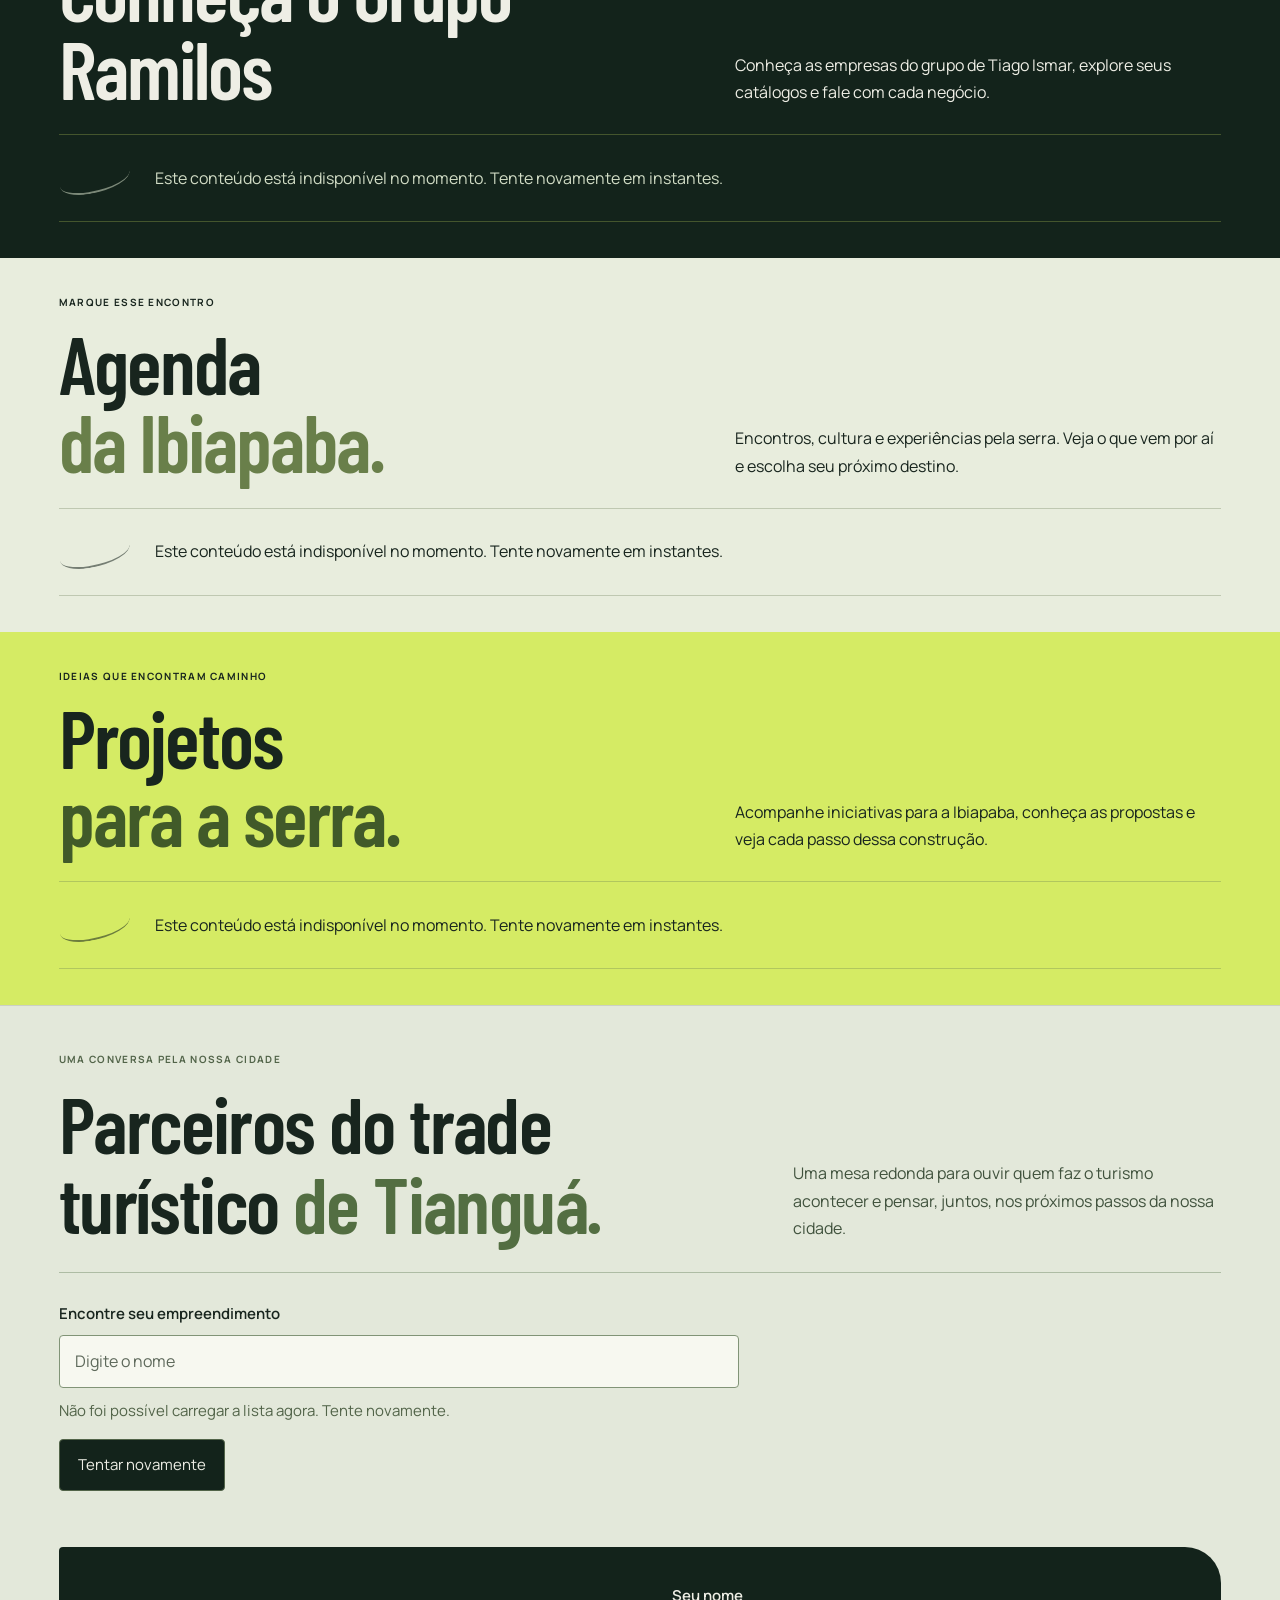
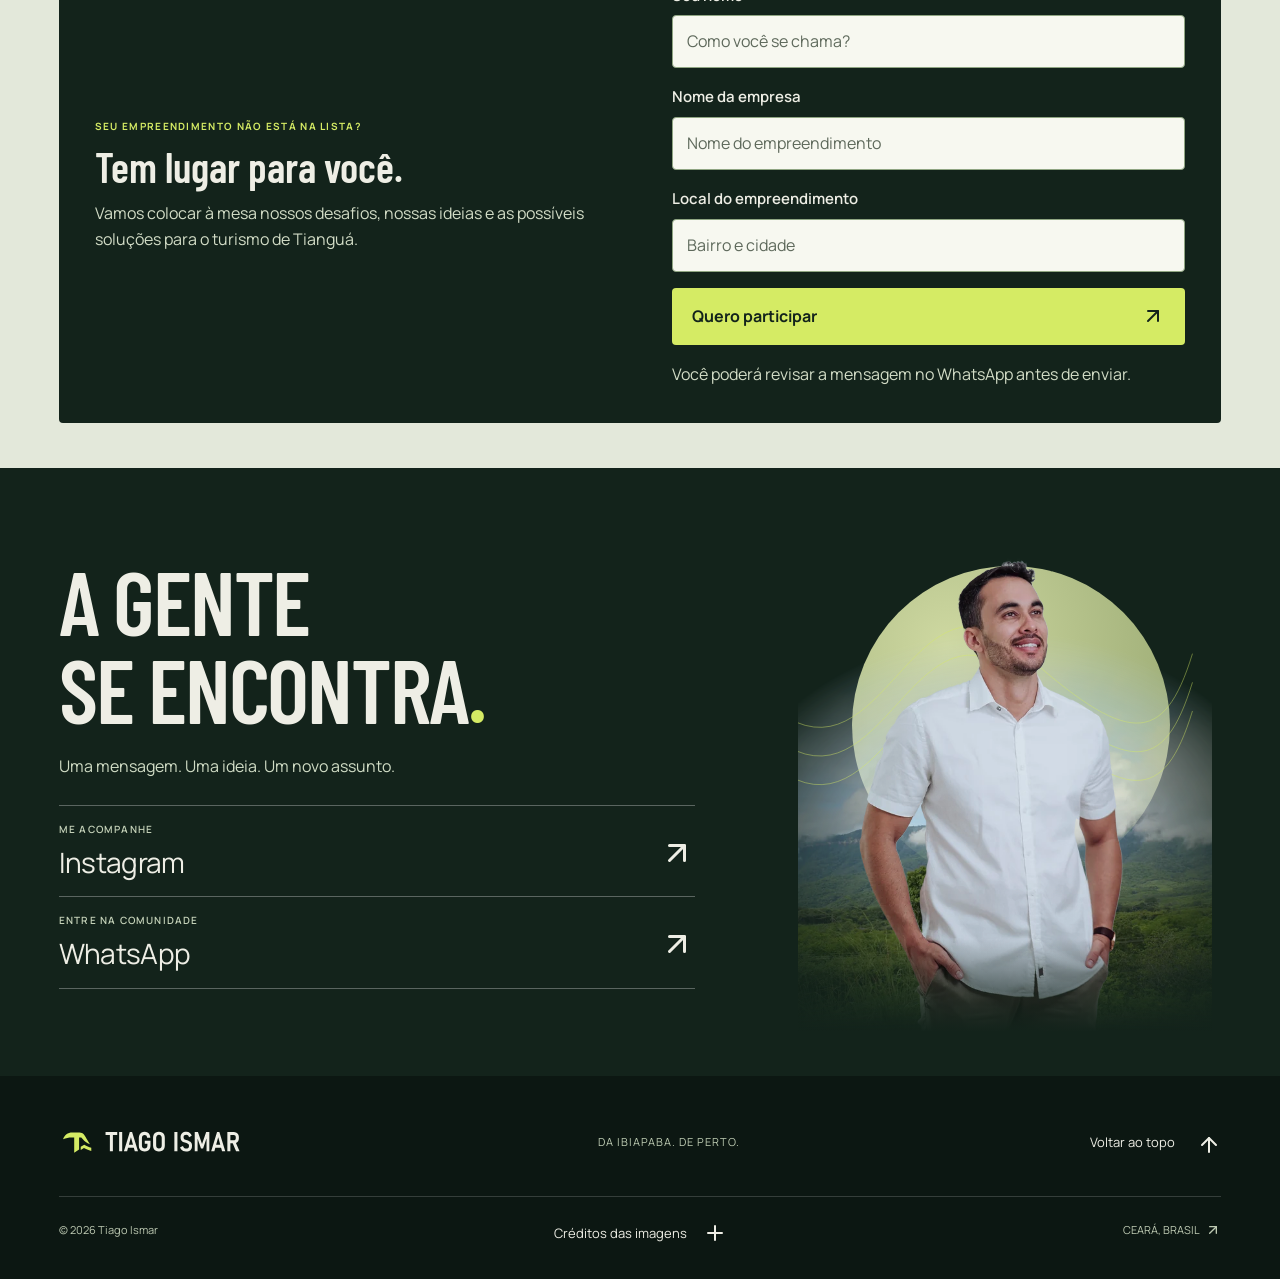
==== commit ca87f501: "Cap chapel dedications at 61 and show remaining places" ====
--- a/index.html
+++ b/index.html
@@ -27,10 +27,10 @@
   <link rel="stylesheet" href="./css/styles.css?v=9">
   <link rel="stylesheet" href="./css/motion.css?v=6">
   <link rel="stylesheet" href="./css/hero.css?v=8">
-  <link rel="stylesheet" href="./css/content.css?v=5">
+  <link rel="stylesheet" href="./css/content.css?v=6">
   <link rel="stylesheet" href="./css/mobile.css?v=5" media="(max-width: 1023px)">
   <script src="./js/main.js?v=9" defer></script>
-  <script src="./js/content.js?v=5" defer></script>
+  <script src="./js/content.js?v=6" defer></script>
   <title>Tiago Ismar — Um olhar daqui</title>
 </head>
 <body>
@@ -283,6 +283,7 @@
       <header class="chapel-heading">
         <p class="content-detail-eyebrow">Caminho da Fé</p>
         <h2 id="content-dialog-title"></h2>
+        <p class="chapel-availability" data-availability role="status" tabindex="-1">Consultando vagas…</p>
       </header>
       <section data-chapel-step="entry">
         <figure class="chapel-figure">
@@ -290,7 +291,8 @@
           <figcaption>Interior proposto · Anteprojeto de Mariana Kazze</figcaption>
         </figure>
         <p class="chapel-description"></p>
-        <form class="event-rsvp" method="post">
+        <button class="chapel-secondary" data-reload-availability type="button" hidden>Consultar vagas novamente</button>
+        <form class="event-rsvp" method="post" hidden>
           <div class="event-rsvp-fields">
             <label class="event-rsvp-field">Seu nome<input name="name" autocomplete="name" maxlength="120" required></label>
             <label class="event-rsvp-field">Nome para a homenagem na capela<input name="tribute_name" autocomplete="off" maxlength="120" required aria-describedby="chapel-spelling"></label>
--- a/css/content.css
+++ b/css/content.css
@@ -126,7 +126,8 @@
 .chapel-registration { --chapel-gold:#ead4a5; }
 .chapel-heading .content-detail-eyebrow { margin-top:0; color:var(--chapel-gold); }
 .chapel-registration section { display:grid; gap:16px; margin-top:18px; }
-.chapel-registration section[hidden] { display:none; }
+.chapel-registration [hidden] { display:none; }
+.chapel-availability { margin:12px 0 0; color:var(--chapel-gold); font-weight:650; }
 .chapel-registration p { font-size:16px; line-height:1.55; overflow-wrap:anywhere; }
 .chapel-registration h3 { font:600 clamp(27px,4vw,38px)/1.12 var(--display); }
 .chapel-registration h3:focus { outline:none; }
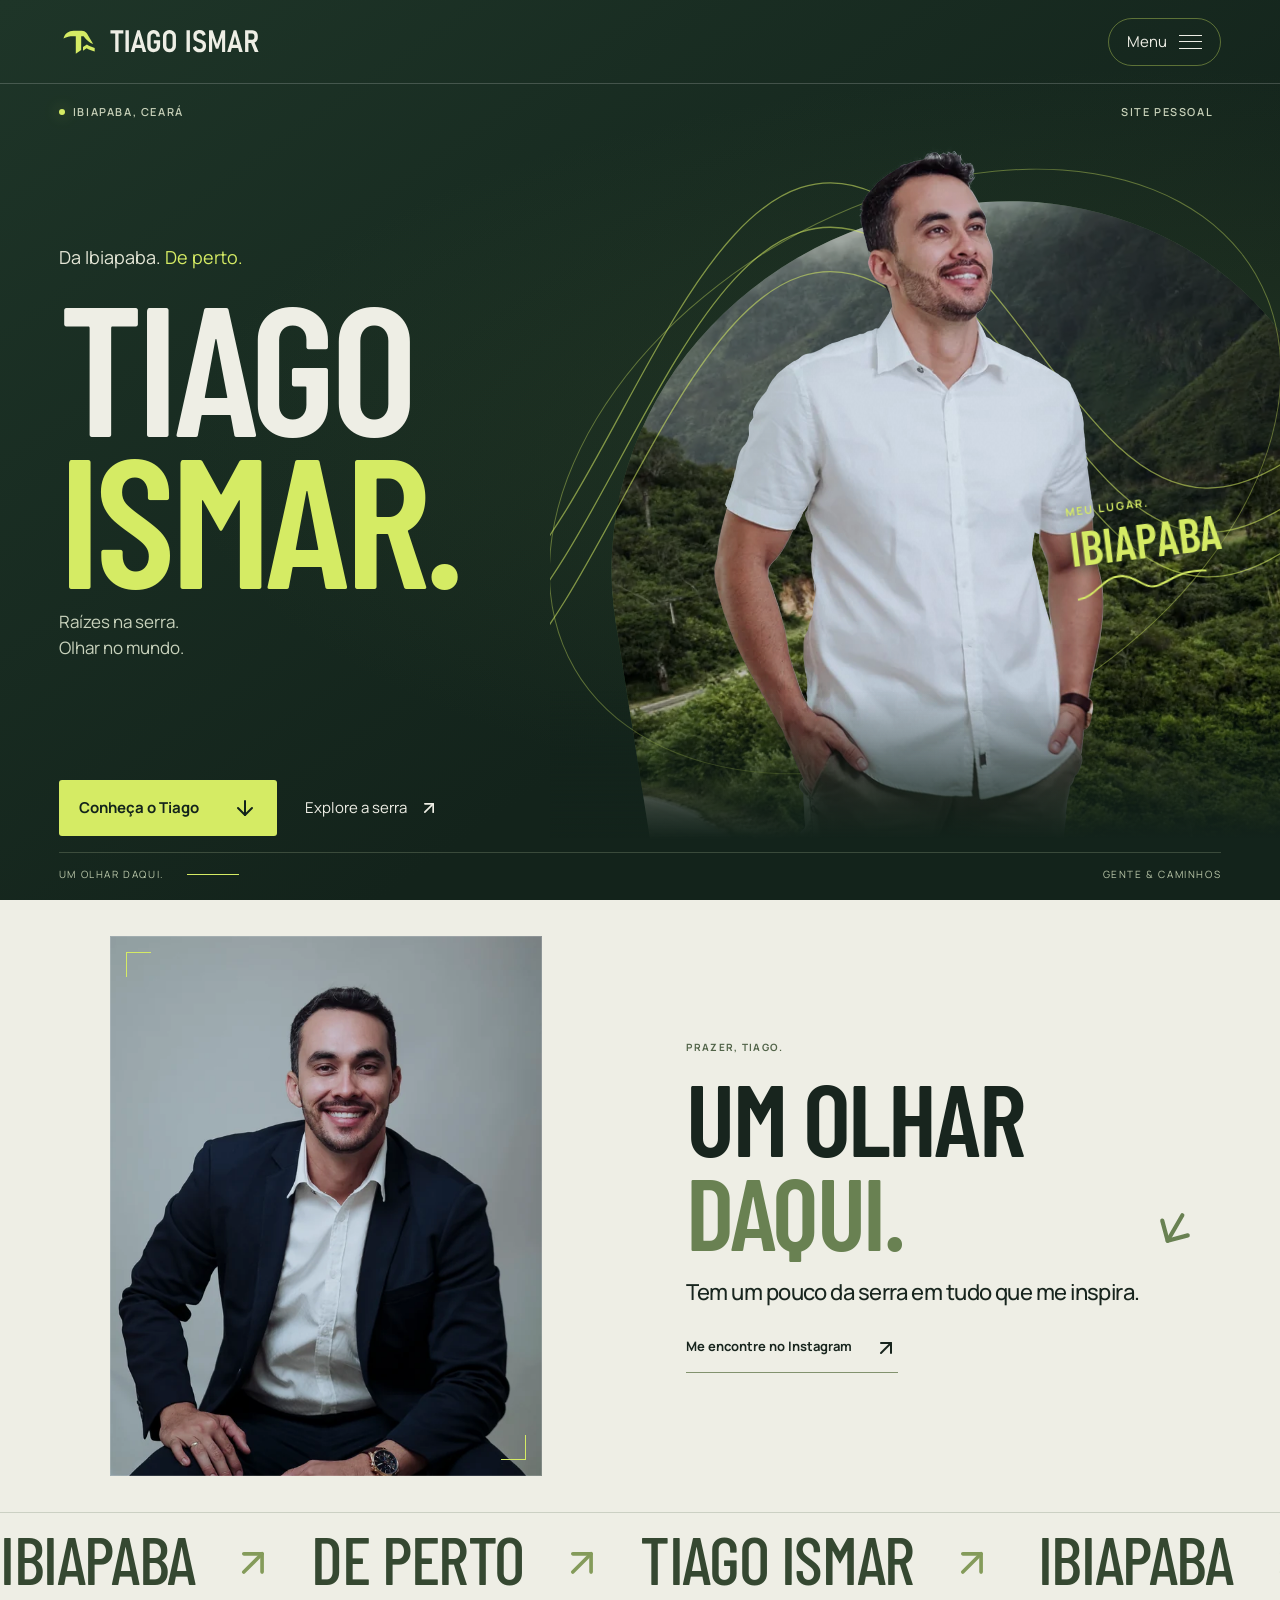
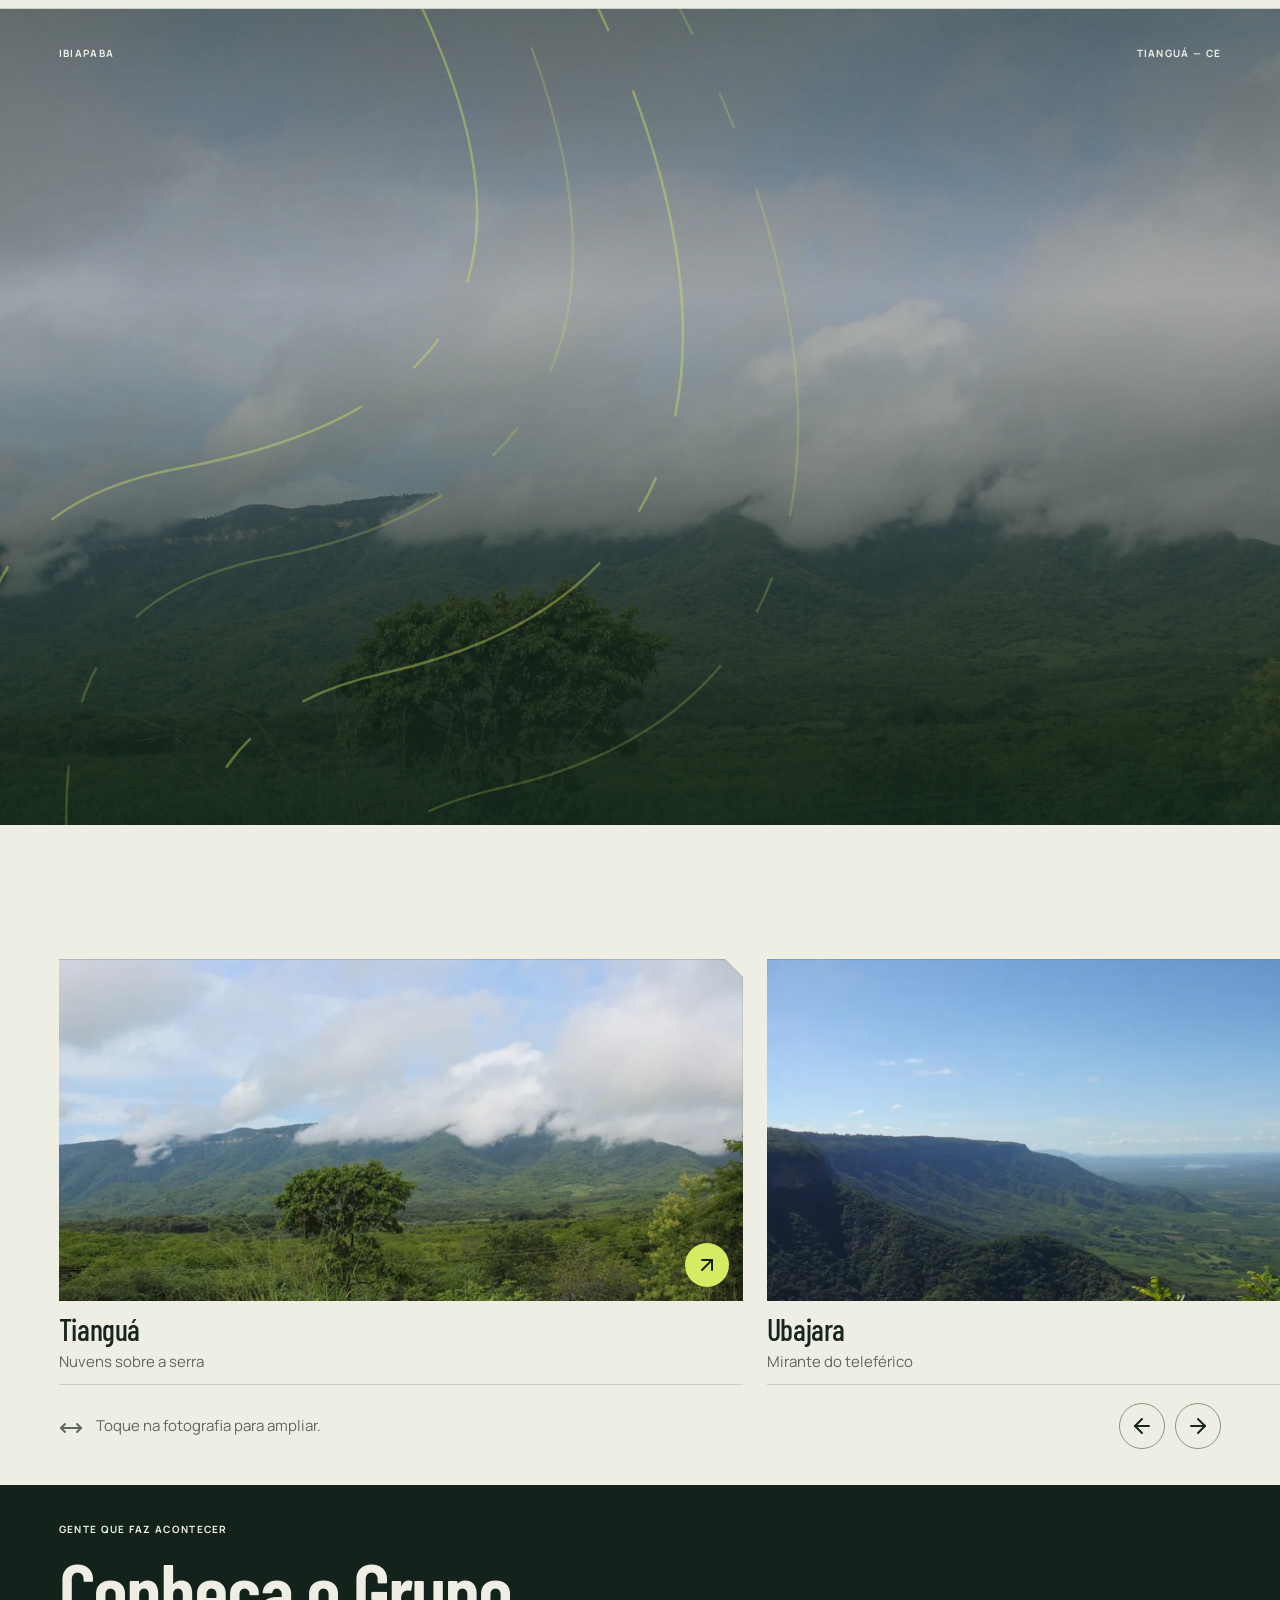
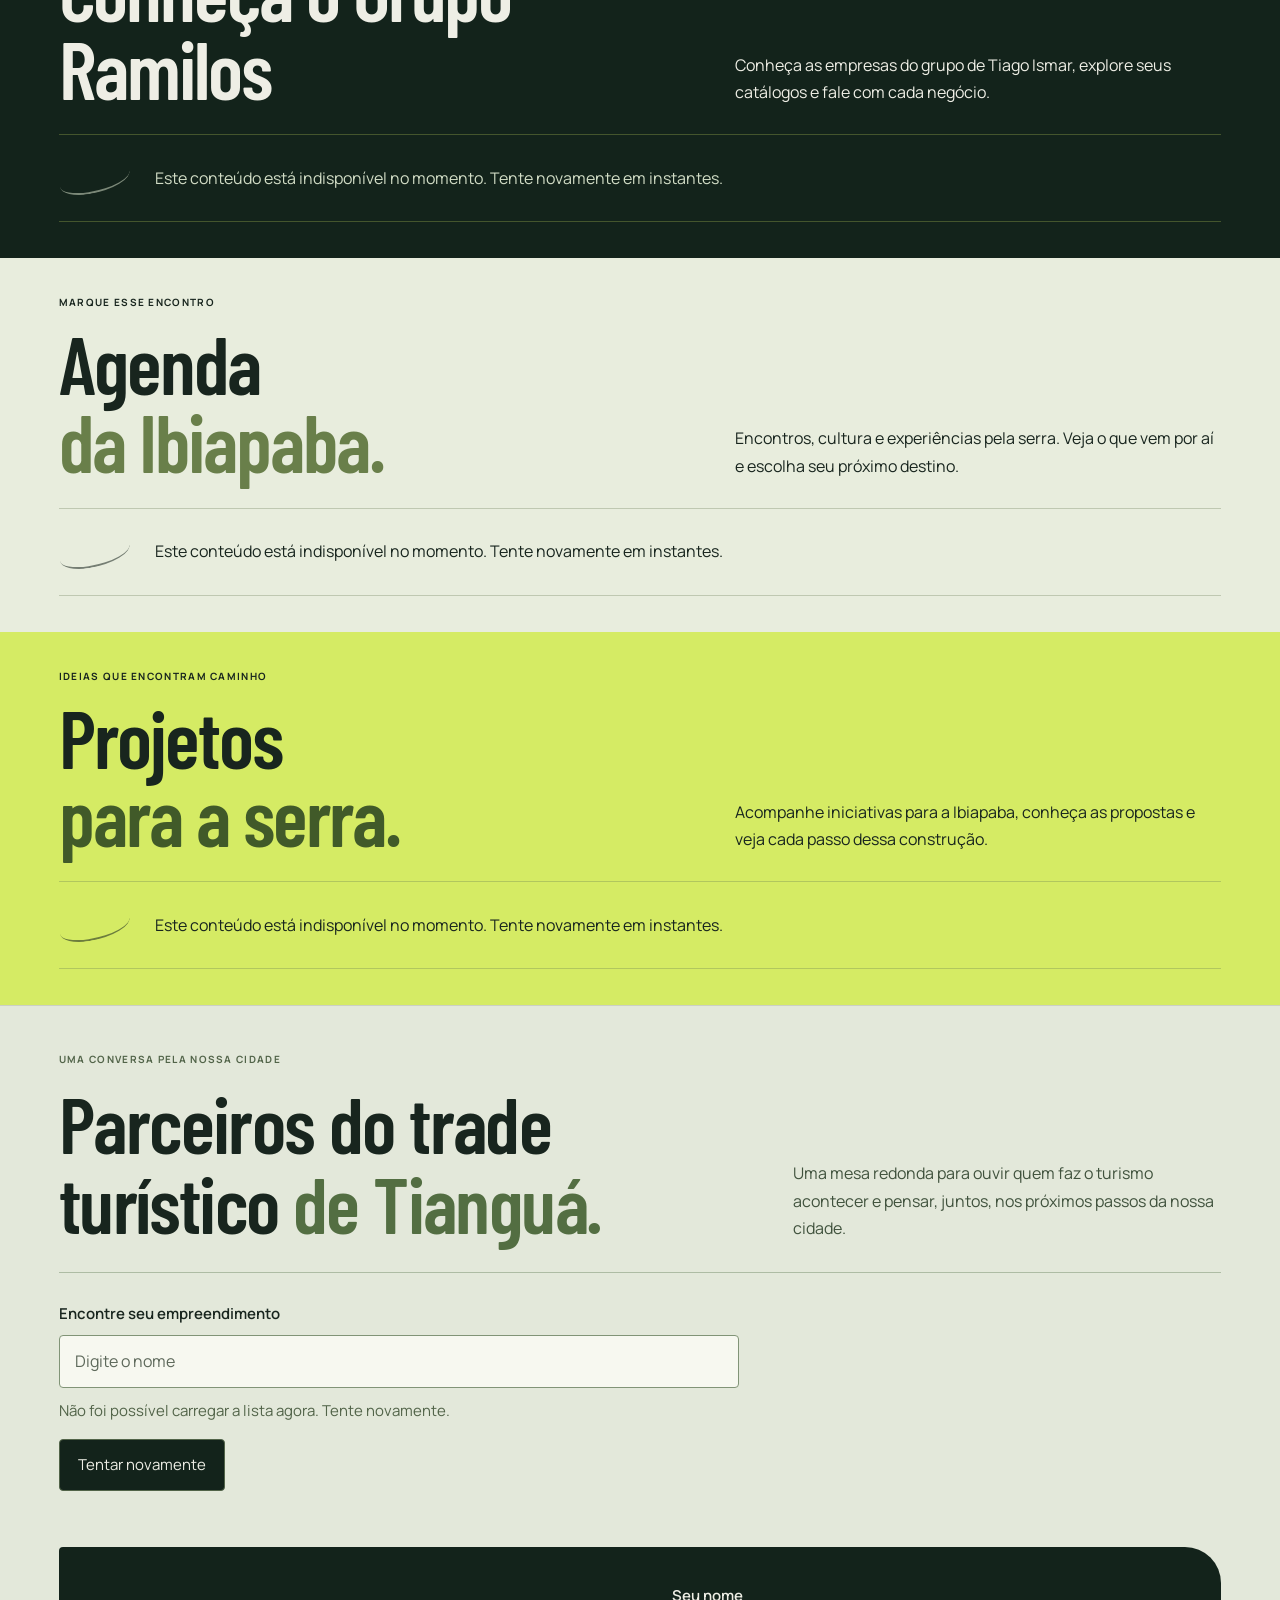
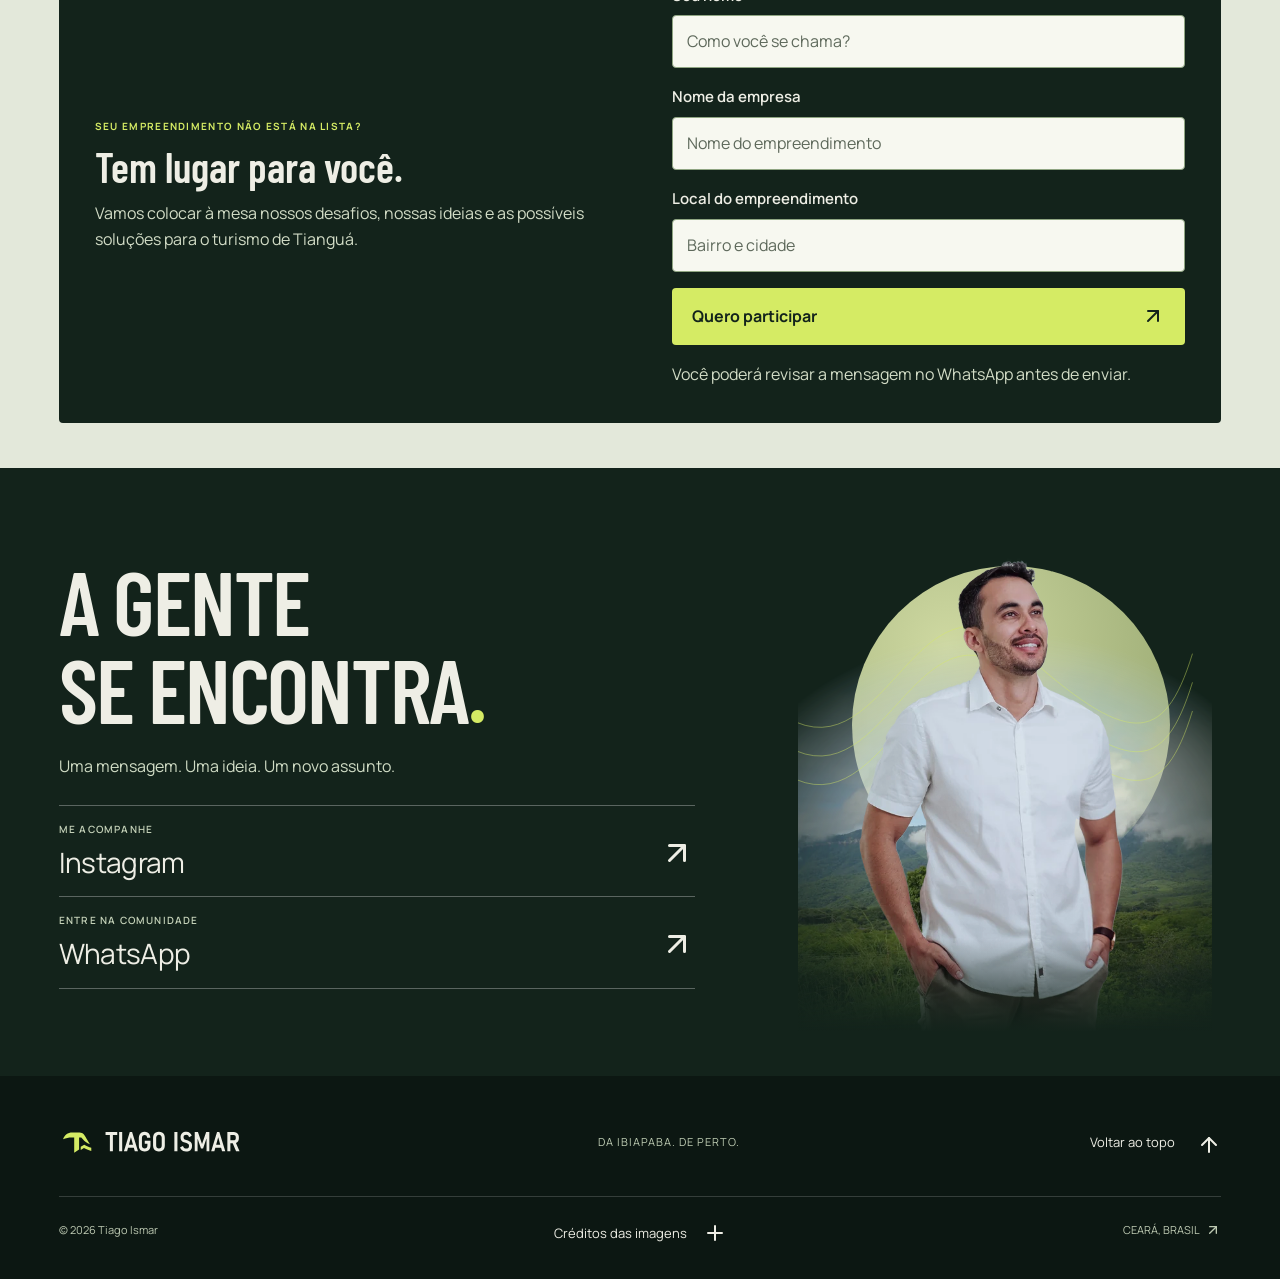
==== commit 2536f01f: "Let the administrator set or remove the chapel signup limit" ====
--- a/index.html
+++ b/index.html
@@ -30,7 +30,7 @@
   <link rel="stylesheet" href="./css/content.css?v=6">
   <link rel="stylesheet" href="./css/mobile.css?v=5" media="(max-width: 1023px)">
   <script src="./js/main.js?v=9" defer></script>
-  <script src="./js/content.js?v=6" defer></script>
+  <script src="./js/content.js?v=7" defer></script>
   <title>Tiago Ismar — Um olhar daqui</title>
 </head>
 <body>
@@ -291,7 +291,7 @@
           <figcaption>Interior proposto · Anteprojeto de Mariana Kazze</figcaption>
         </figure>
         <p class="chapel-description"></p>
-        <button class="chapel-secondary" data-reload-availability type="button" hidden>Consultar vagas novamente</button>
+        <button class="chapel-secondary" data-reload-availability type="button" hidden>Atualizar vagas</button>
         <form class="event-rsvp" method="post" hidden>
           <div class="event-rsvp-fields">
             <label class="event-rsvp-field">Seu nome<input name="name" autocomplete="name" maxlength="120" required></label>
